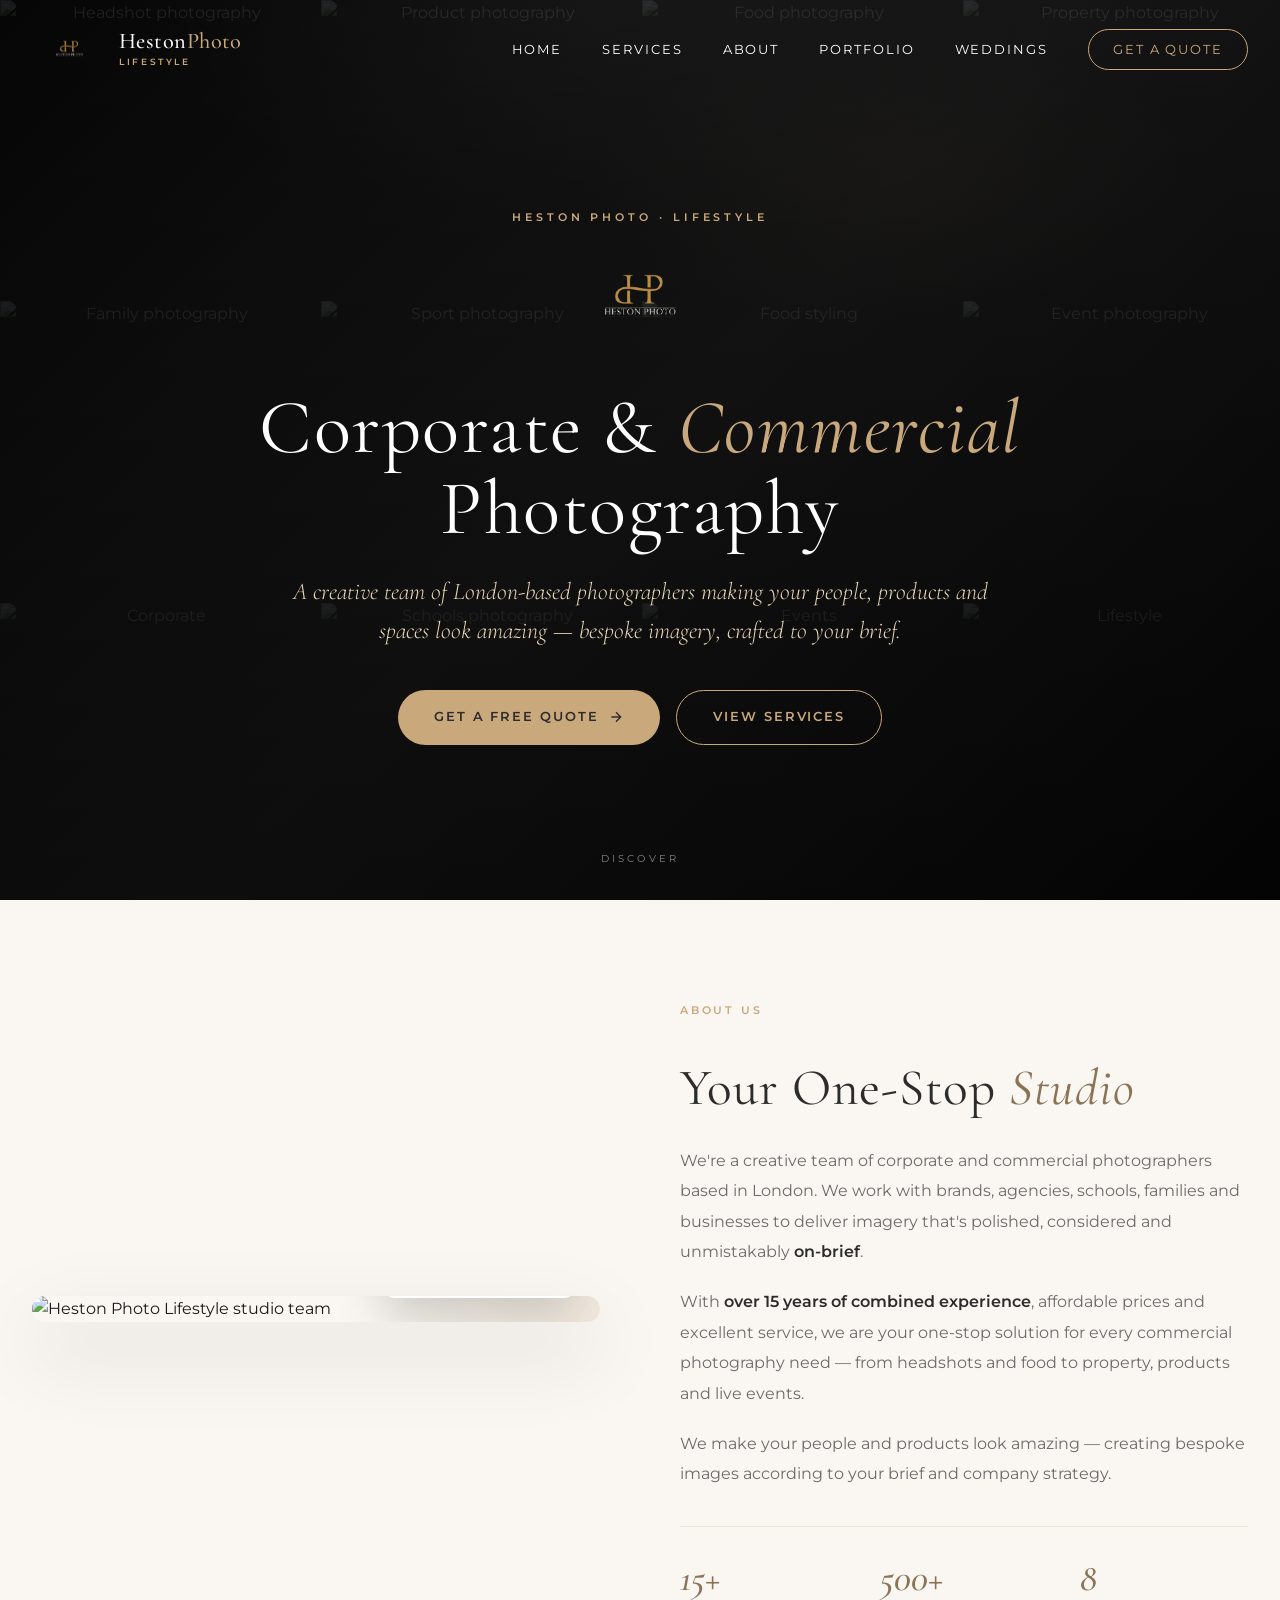
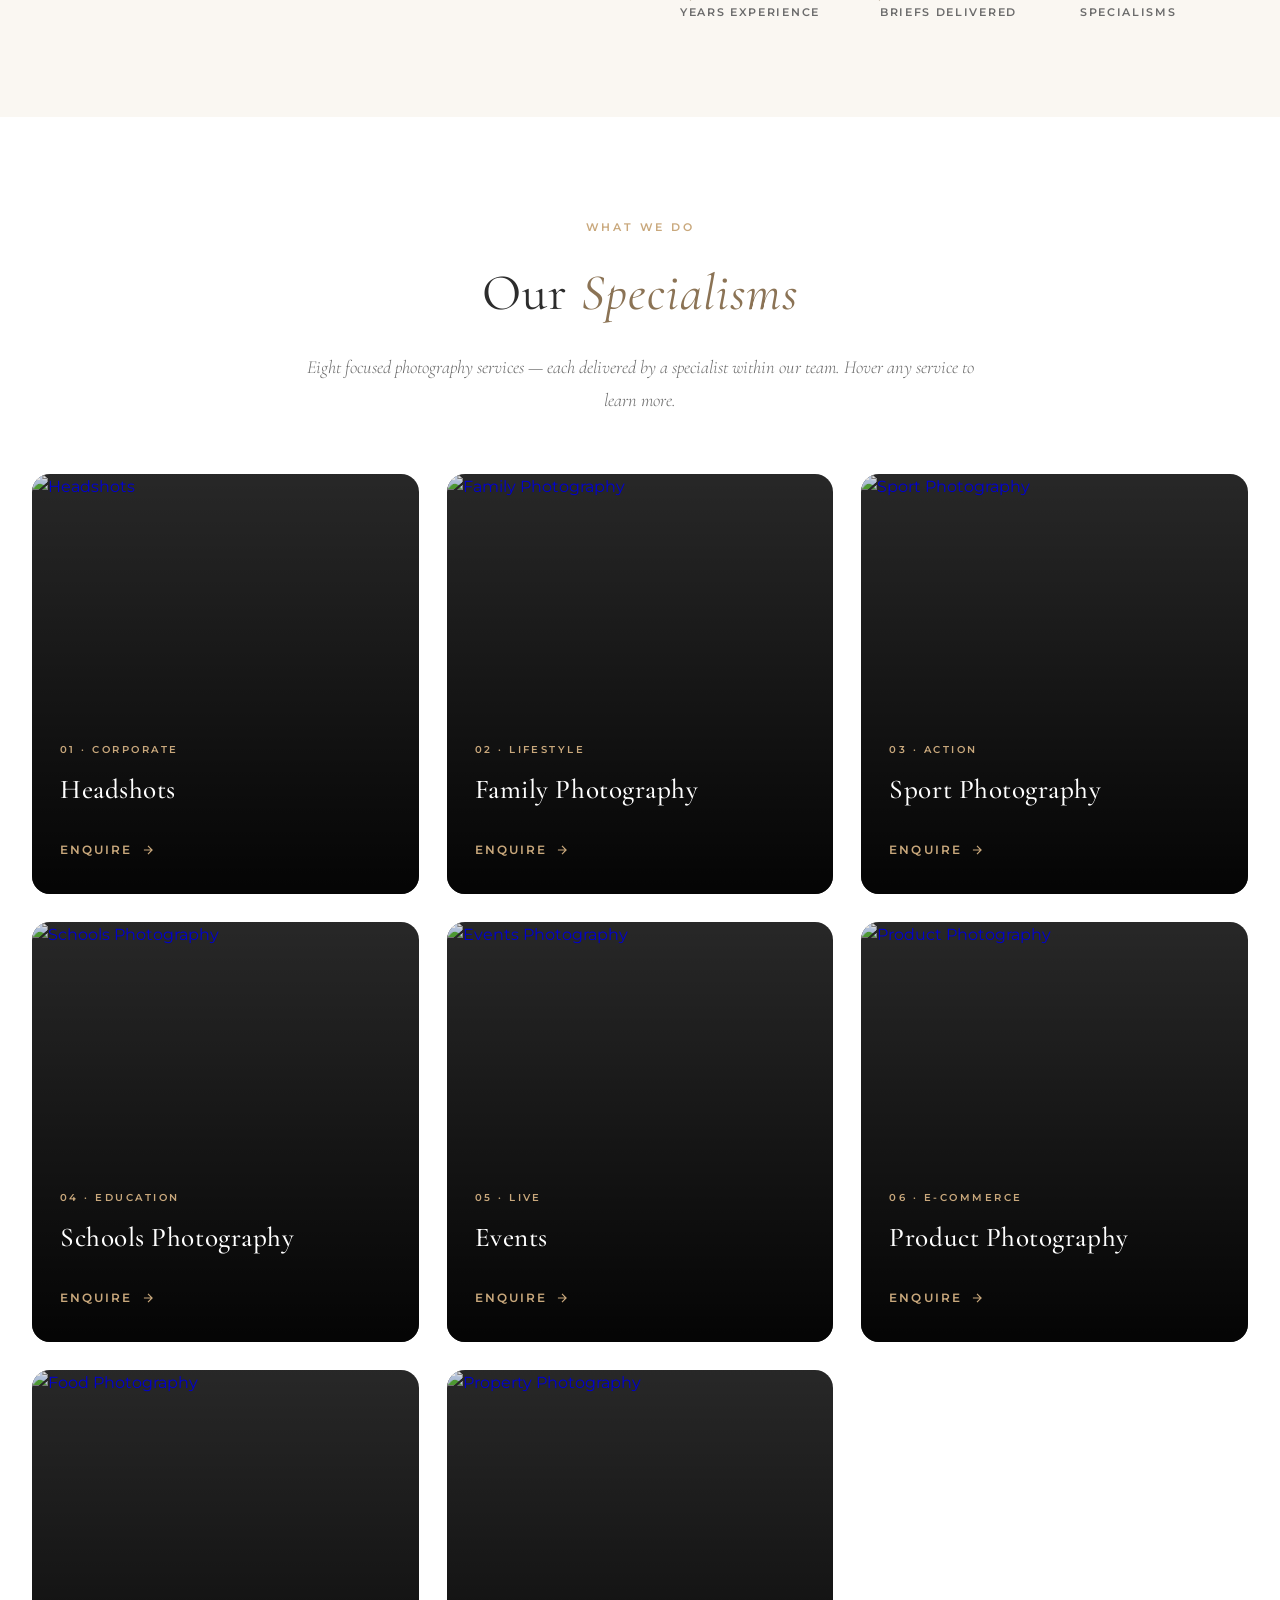
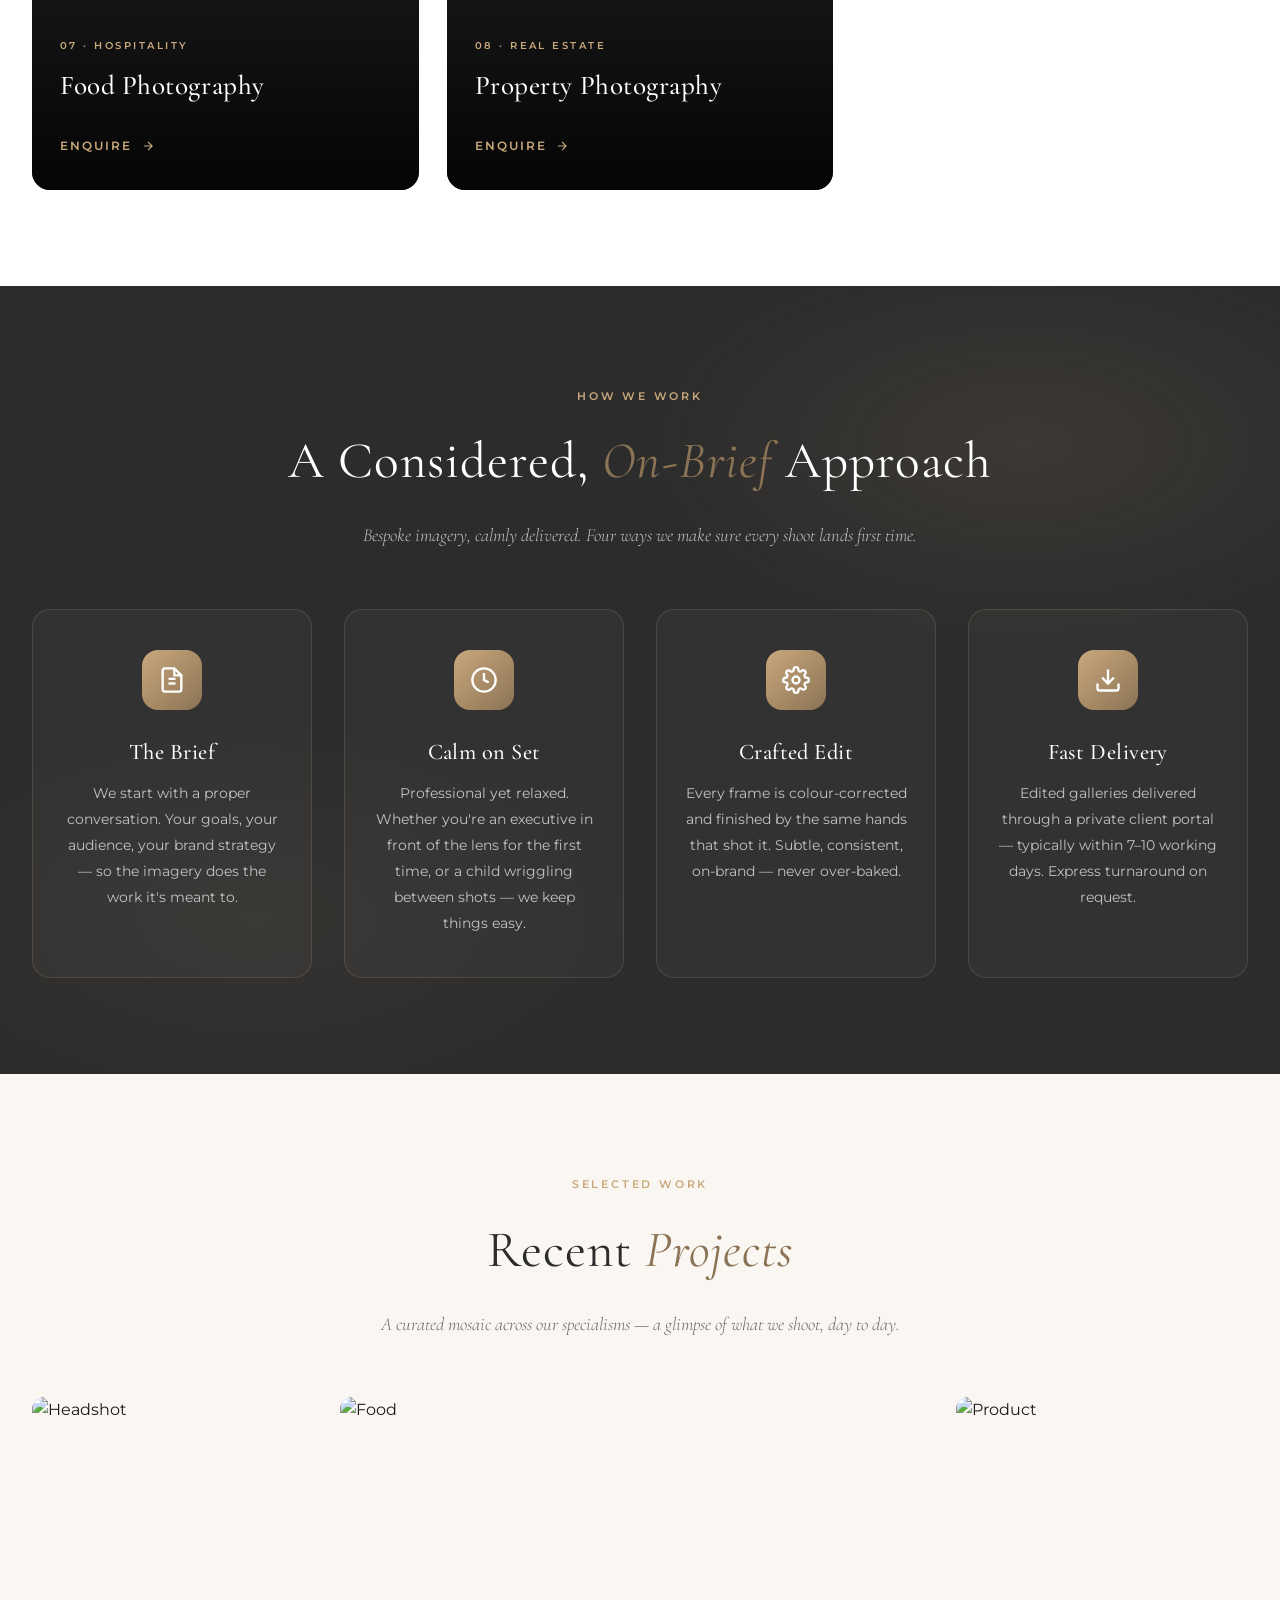
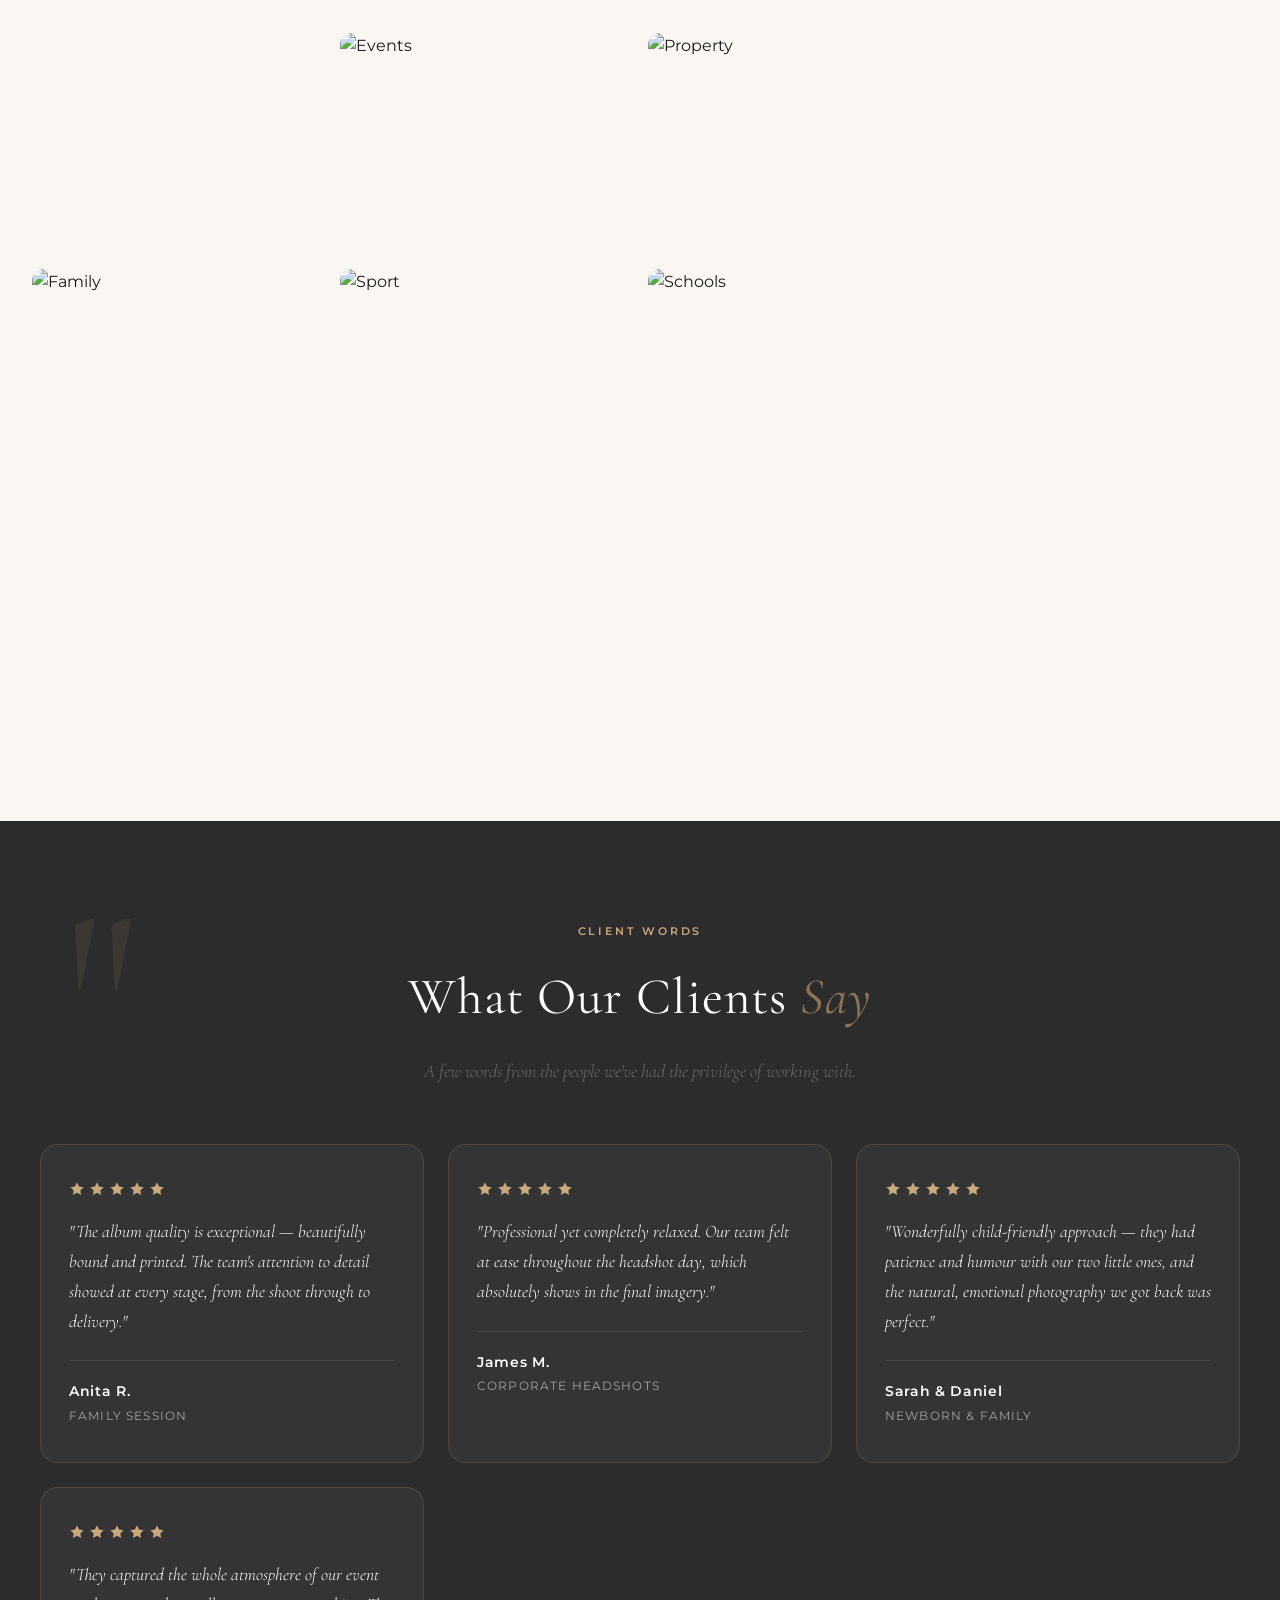
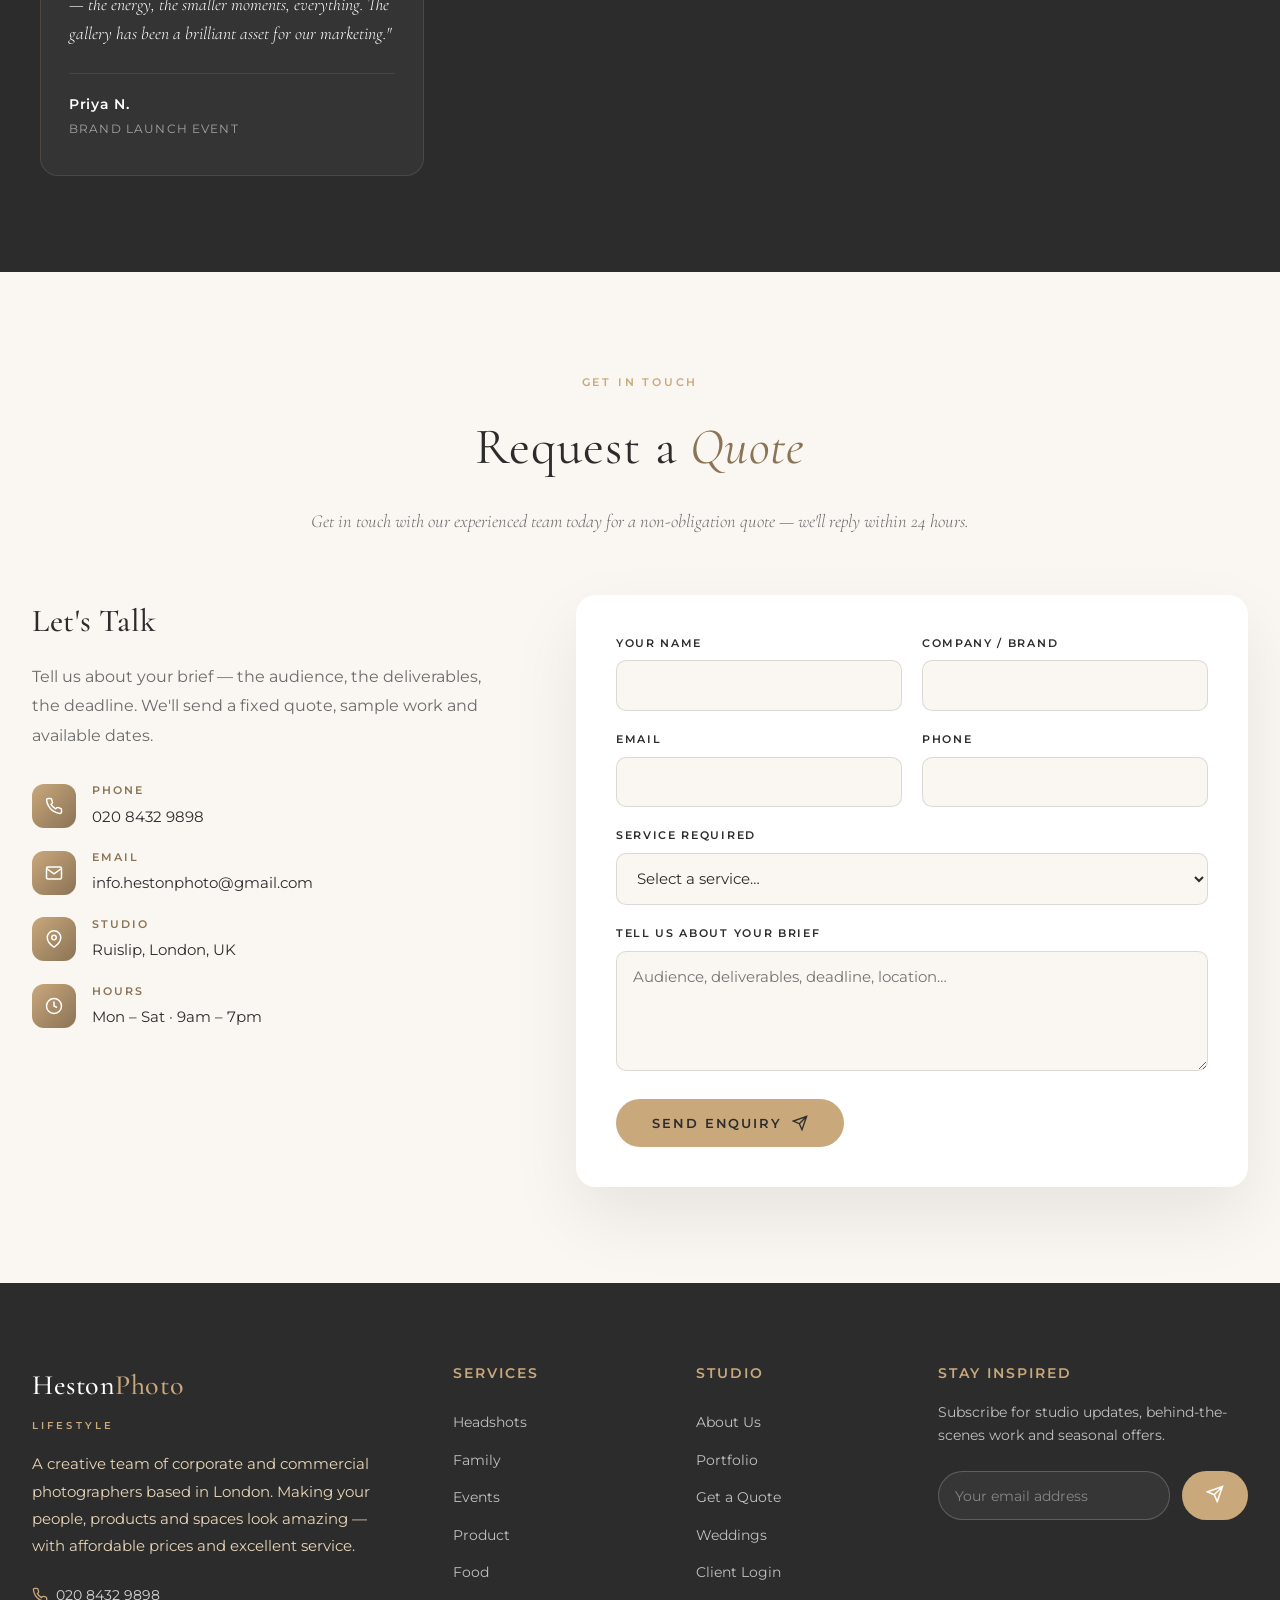
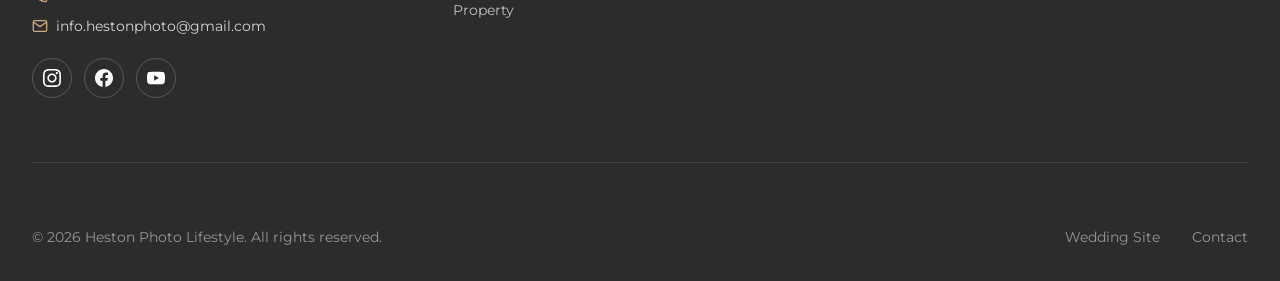
==== index.html @ 372b7e69 "Add files via upload" ====
<!DOCTYPE html>
<html lang="en-GB">
<head>
    <!-- Google tag (gtag.js) -->
    <script async src="https://www.googletagmanager.com/gtag/js?id=G-J09CVYG8EV"></script>
    <script>
        window.dataLayer = window.dataLayer || [];
        function gtag(){dataLayer.push(arguments);}
        gtag('js', new Date());
        gtag('config', 'G-J09CVYG8EV');
    </script>

    <meta charset="UTF-8">
    <meta name="viewport" content="width=device-width, initial-scale=1.0, viewport-fit=cover">
    <meta name="theme-color" content="#2C2C2C">
    <meta name="apple-mobile-web-app-capable" content="yes">
    <meta name="apple-mobile-web-app-status-bar-style" content="black-translucent">

    <!-- Primary SEO Meta Tags -->
    <title>Heston Photo Lifestyle – Premium Corporate &amp; Commercial Photography London</title>
    <meta name="description" content="Heston Photo Lifestyle – London's creative team of corporate &amp; commercial photographers. Headshots, family, food, product, property, schools, sport &amp; events photography. 15+ years experience.">
    <meta name="keywords" content="commercial photography London, corporate photographer London, headshot photographer London, family photographer London, food photographer, product photography, property photographer, schools photography, event photographer London, lifestyle photography UK">

    <link rel="canonical" href="https://lifestyle.hestonphoto.com/">
    <meta name="language" content="English">
    <meta name="geo.region" content="GB-LND">
    <meta name="geo.placename" content="Ruislip, London, UK">

    <!-- Open Graph -->
    <meta property="og:type" content="website">
    <meta property="og:url" content="https://lifestyle.hestonphoto.com/">
    <meta property="og:title" content="Heston Photo Lifestyle – Premium Corporate &amp; Commercial Photography London">
    <meta property="og:description" content="London's creative team of corporate &amp; commercial photographers. 15+ years experience across headshots, family, food, product, property, events &amp; more.">
    <meta property="og:image" content="https://lifestyle.hestonphoto.com/og-image.jpg">
    <meta property="og:image:width" content="1200">
    <meta property="og:image:height" content="630">
    <meta property="og:site_name" content="Heston Photo Lifestyle">
    <meta property="og:locale" content="en_GB">

    <!-- Twitter Card -->
    <meta name="twitter:card" content="summary_large_image">
    <meta name="twitter:title" content="Heston Photo Lifestyle – Corporate &amp; Commercial Photography London">
    <meta name="twitter:description" content="A creative team of corporate &amp; commercial photographers in London. Headshots, food, product, property, family &amp; more.">
    <meta name="twitter:image" content="https://lifestyle.hestonphoto.com/og-image.jpg">

    <!-- Favicons -->
    <link rel="icon" type="image/x-icon" href="favicon.ico">
    <link rel="apple-touch-icon" href="apple-touch-icon.png">

    <!-- Preconnect -->
    <link rel="preconnect" href="https://fonts.googleapis.com">
    <link rel="preconnect" href="https://fonts.gstatic.com" crossorigin>

    <!-- Fonts -->
    <link href="https://fonts.googleapis.com/css2?family=Cormorant+Garamond:ital,wght@0,300;0,400;0,500;0,600;0,700;1,400;1,500&family=Montserrat:wght@300;400;500;600;700&display=swap" rel="stylesheet" media="print" onload="this.media='all'">
    <noscript><link href="https://fonts.googleapis.com/css2?family=Cormorant+Garamond:ital,wght@0,300;0,400;0,500;0,600;0,700;1,400;1,500&family=Montserrat:wght@300;400;500;600;700&display=swap" rel="stylesheet"></noscript>

    <!-- AOS Animation Library -->
    <link href="https://unpkg.com/aos@2.3.1/dist/aos.css" rel="stylesheet" media="print" onload="this.media='all'">

    <!-- Structured Data -->
    <script type="application/ld+json">
    {
      "@context": "https://schema.org",
      "@type": "ProfessionalService",
      "name": "Heston Photo Lifestyle",
      "description": "Premium corporate and commercial photography studio in London. Headshots, family, food, product, property, schools, sport and event photography.",
      "url": "https://lifestyle.hestonphoto.com",
      "telephone": "+442084329898",
      "email": "info@hestonphoto.co.uk",
      "image": "https://lifestyle.hestonphoto.com/og-image.jpg",
      "priceRange": "££",
      "address": {
        "@type": "PostalAddress",
        "addressLocality": "Ruislip",
        "addressRegion": "London",
        "addressCountry": "GB"
      },
      "geo": { "@type": "GeoCoordinates", "latitude": 51.5734, "longitude": -0.4215 },
      "openingHoursSpecification": {
        "@type": "OpeningHoursSpecification",
        "dayOfWeek": ["Monday","Tuesday","Wednesday","Thursday","Friday","Saturday"],
        "opens": "09:00",
        "closes": "19:00"
      },
      "sameAs": [
        "https://www.instagram.com/hestonphoto",
        "https://www.facebook.com/thehestonphoto/"
      ]
    }
    </script>

    <style>
        :root {
            --gold: #C9A87C;
            --gold-light: #E8D5B7;
            --gold-dark: #8B7355;
            --cream: #FAF7F2;
            --charcoal: #2C2C2C;
            --charcoal-light: #3D3D3D;
            --white: #FFFFFF;
            --text-dark: #1A1A1A;
            --text-light: #6B6B6B;
            --black: #000000;
        }

        * { margin: 0; padding: 0; box-sizing: border-box; }

        html { scroll-behavior: smooth; width: 100%; overflow-x: hidden; }

        body {
            font-family: 'Montserrat', sans-serif;
            background: var(--cream);
            color: var(--text-dark);
            line-height: 1.6;
            overflow-x: hidden;
            width: 100%;
            min-width: 100%;
            max-width: 100vw;
        }

        h1, h2, h3, h4 {
            font-family: 'Cormorant Garamond', serif;
            font-weight: 500;
            letter-spacing: 0.02em;
        }

        /* Preloader */
        .preloader {
            position: fixed;
            inset: 0;
            background: var(--charcoal);
            display: flex;
            align-items: center;
            justify-content: center;
            z-index: 9999;
            transition: opacity 0.5s ease, visibility 0.5s ease;
        }
        .preloader.hidden { opacity: 0; visibility: hidden; }
        .preloader-content { text-align: center; }
        .preloader-logo {
            font-family: 'Cormorant Garamond', serif;
            font-size: 2.5rem;
            color: var(--white);
            margin-bottom: 1.5rem;
            letter-spacing: 0.02em;
        }
        .preloader-logo span { color: var(--gold); }
        .preloader-tag {
            font-size: 0.7rem;
            font-weight: 500;
            letter-spacing: 0.3em;
            text-transform: uppercase;
            color: var(--gold);
            margin-bottom: 1.5rem;
        }
        .preloader-bar {
            width: 200px;
            height: 2px;
            background: rgba(255, 255, 255, 0.2);
            border-radius: 2px;
            overflow: hidden;
            margin: 0 auto;
        }
        .preloader-progress {
            height: 100%;
            background: var(--gold);
            animation: preload 1.8s ease-in-out forwards;
        }
        @keyframes preload {
            0% { width: 0; }
            100% { width: 100%; }
        }

        /* Header */
        header {
            position: fixed;
            top: 0; left: 0; right: 0;
            z-index: 1000;
            background: transparent;
            padding: 1.5rem 0;
            transition: all 0.4s ease;
        }
        header.scrolled {
            background: rgba(44, 44, 44, 0.98);
            backdrop-filter: blur(20px);
            padding: 0.75rem 0;
            box-shadow: 0 4px 30px rgba(0, 0, 0, 0.2);
        }
        .header-container {
            max-width: 1400px;
            margin: 0 auto;
            padding: 0 2rem;
            display: flex;
            justify-content: space-between;
            align-items: center;
        }
        .logo {
            display: flex;
            align-items: center;
            gap: 0.75rem;
            text-decoration: none;
        }
        .logo-img { height: 50px; width: auto; }
        .logo h1 { font-size: 1.4rem; color: var(--white); letter-spacing: 0.02em; line-height: 1.1; }
        .logo h1 span { color: var(--gold); }
        .logo-sub {
            display: block;
            font-family: 'Montserrat', sans-serif;
            font-size: 0.55rem;
            font-weight: 600;
            letter-spacing: 0.3em;
            text-transform: uppercase;
            color: var(--gold);
            margin-top: 2px;
        }
        nav ul { display: flex; list-style: none; gap: 2.5rem; }
        nav a {
            text-decoration: none;
            color: var(--white);
            font-size: 0.8rem;
            font-weight: 400;
            letter-spacing: 0.15em;
            text-transform: uppercase;
            position: relative;
            padding: 0.5rem 0;
            transition: color 0.3s ease;
        }
        nav a::after {
            content: '';
            position: absolute;
            bottom: 0; left: 0;
            width: 0; height: 2px;
            background: var(--gold);
            transition: width 0.3s ease;
        }
        nav a:hover { color: var(--gold); }
        nav a:hover::after { width: 100%; }
        .nav-cta {
            padding: 0.75rem 1.5rem;
            background: transparent;
            border: 1px solid var(--gold);
            color: var(--gold) !important;
            border-radius: 50px;
            transition: all 0.3s ease !important;
        }
        .nav-cta:hover { background: var(--gold); color: var(--charcoal) !important; }
        .nav-cta::after { display: none; }
        .mobile-menu-toggle { display: none; flex-direction: column; gap: 5px; cursor: pointer; padding: 10px; z-index: 1001; }
        .mobile-menu-toggle span { width: 25px; height: 2px; background: var(--white); transition: all 0.3s ease; }
        .mobile-menu-toggle.active span:nth-child(1) { transform: rotate(45deg) translate(5px, 5px); }
        .mobile-menu-toggle.active span:nth-child(2) { opacity: 0; }
        .mobile-menu-toggle.active span:nth-child(3) { transform: rotate(-45deg) translate(5px, -5px); }

        /* Hero */
        .hero {
            min-height: 100vh;
            min-height: 100dvh;
            position: relative;
            display: flex;
            flex-direction: column;
            align-items: center;
            justify-content: center;
            overflow: hidden;
            background: linear-gradient(135deg, #0a0a0a 0%, #1a1a1a 25%, #252525 50%, #1a1a1a 75%, #0a0a0a 100%);
            color: var(--white);
            text-align: center;
            padding: 7rem 2rem 4rem;
        }
        .hero::before {
            content: '';
            position: absolute;
            inset: 0;
            background:
                radial-gradient(ellipse 80% 50% at 50% 0%, rgba(255,255,255,0.06) 0%, transparent 50%),
                radial-gradient(ellipse 60% 40% at 70% 20%, rgba(201,168,124,0.06) 0%, transparent 40%);
            z-index: 0;
        }
        .hero-grid {
            position: absolute;
            inset: 0;
            display: grid;
            grid-template-columns: repeat(4, 1fr);
            grid-template-rows: repeat(3, 1fr);
            gap: 4px;
            z-index: 1;
            opacity: 0.18;
            filter: grayscale(40%);
        }
        .hero-grid img { width: 100%; height: 100%; object-fit: cover; }
        .hero-overlay {
            position: absolute;
            inset: 0;
            background: linear-gradient(180deg, rgba(0,0,0,0.45) 0%, rgba(0,0,0,0.65) 100%);
            z-index: 2;
        }
        .hero-content {
            position: relative;
            z-index: 3;
            max-width: 900px;
        }
        .hero-tag {
            font-size: 0.7rem;
            font-weight: 600;
            letter-spacing: 0.35em;
            text-transform: uppercase;
            color: var(--gold);
            margin-bottom: 1.5rem;
        }
        .hero-logo-img {
            height: clamp(80px, 15vmin, 140px);
            width: auto;
            margin: 0 auto 1.5rem;
            display: block;
        }
        .hero h1 {
            font-size: clamp(2.5rem, 6vw, 5rem);
            font-weight: 400;
            line-height: 1.05;
            margin-bottom: 1.5rem;
        }
        .hero h1 em { font-style: italic; color: var(--gold); }
        .hero-tagline {
            font-family: 'Cormorant Garamond', serif;
            font-style: italic;
            font-size: clamp(1.1rem, 2vw, 1.5rem);
            font-weight: 300;
            color: var(--gold-light);
            max-width: 720px;
            margin: 0 auto 2.5rem;
            line-height: 1.6;
        }
        .hero-cta-row {
            display: flex;
            gap: 1rem;
            justify-content: center;
            flex-wrap: wrap;
        }
        .hero-scroll {
            position: absolute;
            bottom: 2rem;
            left: 50%;
            transform: translateX(-50%);
            z-index: 3;
            color: rgba(255,255,255,0.5);
            font-size: 0.65rem;
            letter-spacing: 0.3em;
            text-transform: uppercase;
            text-align: center;
            text-decoration: none;
        }
        .hero-scroll-line {
            width: 1px;
            height: 30px;
            background: rgba(255,255,255,0.3);
            margin: 0.5rem auto 0;
            position: relative;
            overflow: hidden;
        }
        .hero-scroll-line::after {
            content: '';
            position: absolute;
            top: 0; left: 0;
            width: 100%; height: 30%;
            background: var(--gold);
            animation: scroll-pulse 2s ease-in-out infinite;
        }
        @keyframes scroll-pulse {
            0% { transform: translateY(-100%); }
            100% { transform: translateY(330%); }
        }

        /* Buttons */
        .btn {
            display: inline-flex;
            align-items: center;
            gap: 0.6rem;
            padding: 1rem 2.25rem;
            font-size: 0.8rem;
            font-weight: 600;
            letter-spacing: 0.15em;
            text-transform: uppercase;
            text-decoration: none;
            border-radius: 50px;
            transition: all 0.3s ease;
            cursor: pointer;
            border: none;
            font-family: 'Montserrat', sans-serif;
        }
        .btn-primary { background: var(--gold); color: var(--charcoal); }
        .btn-primary:hover { background: var(--gold-light); transform: translateY(-2px); box-shadow: 0 12px 30px rgba(201,168,124,0.35); }
        .btn-outline { background: transparent; border: 1px solid var(--gold); color: var(--gold); }
        .btn-outline:hover { background: var(--gold); color: var(--charcoal); }
        .btn svg { width: 16px; height: 16px; }

        /* Sections */
        section { padding: 6rem 2rem; width: 100%; }
        .section-container { max-width: 1400px; margin: 0 auto; width: 100%; }
        .section-header { text-align: center; margin-bottom: 3.5rem; }
        .section-label {
            display: inline-block;
            font-size: 0.7rem;
            font-weight: 600;
            letter-spacing: 0.25em;
            text-transform: uppercase;
            color: var(--gold);
            margin-bottom: 1rem;
        }
        .section-title {
            font-size: clamp(2rem, 4vw, 3.5rem);
            color: var(--charcoal);
            margin-bottom: 1rem;
            font-weight: 400;
        }
        .section-title em { font-style: italic; color: var(--gold-dark); }
        .section-subtitle {
            font-family: 'Cormorant Garamond', serif;
            font-size: 1.15rem;
            font-weight: 300;
            font-style: italic;
            color: var(--text-light);
            max-width: 700px;
            margin: 0 auto;
            line-height: 1.8;
        }

        /* Intro / Studio */
        .intro-section { background: var(--cream); }
        .intro-grid {
            display: grid;
            grid-template-columns: 1fr 1fr;
            gap: 5rem;
            align-items: center;
        }
        .intro-image {
            position: relative;
            border-radius: 16px;
            overflow: hidden;
            box-shadow: 0 30px 80px rgba(0, 0, 0, 0.15);
        }
        .intro-image img { width: 100%; height: auto; display: block; }
        .intro-image::after {
            content: '';
            position: absolute;
            inset: 0;
            background: linear-gradient(135deg, transparent 60%, rgba(201,168,124,0.18));
            pointer-events: none;
        }
        .intro-image-badge {
            position: absolute;
            bottom: 1.5rem;
            right: 1.5rem;
            background: var(--white);
            padding: 1.25rem 1.5rem;
            border-radius: 12px;
            box-shadow: 0 20px 50px rgba(0,0,0,0.18);
            text-align: center;
            z-index: 2;
        }
        .intro-image-badge .number {
            font-family: 'Cormorant Garamond', serif;
            font-size: 2.5rem;
            font-weight: 500;
            font-style: italic;
            color: var(--gold-dark);
            line-height: 1;
        }
        .intro-image-badge span {
            font-size: 0.7rem;
            font-weight: 600;
            letter-spacing: 0.18em;
            text-transform: uppercase;
            color: var(--text-light);
        }
        .intro-content .section-label,
        .intro-content .section-title { text-align: left; }
        .intro-content .section-title { margin-top: 0.75rem; }
        .intro-content p {
            font-size: 1rem;
            color: var(--text-light);
            line-height: 1.9;
            margin-bottom: 1.25rem;
        }
        .intro-content p strong { color: var(--charcoal); font-weight: 600; }
        .intro-stats {
            display: grid;
            grid-template-columns: repeat(3, 1fr);
            gap: 2rem;
            margin-top: 2.25rem;
            padding-top: 2rem;
            border-top: 1px solid rgba(201, 168, 124, 0.25);
        }
        .stat-item .stat-number {
            font-family: 'Cormorant Garamond', serif;
            font-size: 2.4rem;
            font-weight: 500;
            color: var(--gold-dark);
            font-style: italic;
            line-height: 1;
            margin-bottom: 0.4rem;
        }
        .stat-item .stat-label {
            font-size: 0.7rem;
            font-weight: 600;
            letter-spacing: 0.15em;
            text-transform: uppercase;
            color: var(--text-light);
        }

        /* Services Grid */
        .services-section { background: var(--white); }
        .services-grid {
            display: grid;
            grid-template-columns: repeat(auto-fit, minmax(min(320px, 100%), 1fr));
            gap: 1.75rem;
        }
        .service-card {
            position: relative;
            border-radius: 18px;
            overflow: hidden;
            height: 420px;
            cursor: pointer;
            transition: transform 0.4s ease, box-shadow 0.4s ease;
            background: var(--charcoal);
        }
        .service-card-img {
            position: absolute;
            inset: 0;
            width: 100%;
            height: 100%;
            object-fit: cover;
            transition: transform 0.6s ease, filter 0.4s ease;
        }
        .service-card::after {
            content: '';
            position: absolute;
            inset: 0;
            background: linear-gradient(180deg, rgba(0,0,0,0.1) 0%, rgba(0,0,0,0.9) 100%);
            z-index: 1;
        }
        .service-card-content {
            position: absolute;
            bottom: 0;
            left: 0;
            right: 0;
            padding: 2rem 1.75rem;
            color: var(--white);
            z-index: 2;
            transition: transform 0.4s ease;
        }
        .service-card-tag {
            display: inline-block;
            font-size: 0.62rem;
            font-weight: 600;
            letter-spacing: 0.25em;
            text-transform: uppercase;
            color: var(--gold);
            margin-bottom: 0.65rem;
        }
        .service-card-content h3 {
            font-size: 1.7rem;
            color: var(--white);
            margin-bottom: 0.5rem;
        }
        .service-card-content p {
            font-size: 0.85rem;
            color: rgba(255,255,255,0.78);
            line-height: 1.7;
            margin-bottom: 1rem;
            max-height: 0;
            overflow: hidden;
            opacity: 0;
            transition: max-height 0.4s ease, opacity 0.4s ease, margin-bottom 0.4s ease;
        }
        .service-card-link {
            display: inline-flex;
            align-items: center;
            gap: 0.5rem;
            font-size: 0.72rem;
            font-weight: 600;
            letter-spacing: 0.18em;
            text-transform: uppercase;
            color: var(--gold);
            text-decoration: none;
            transition: gap 0.3s ease;
        }
        .service-card-link svg { width: 14px; height: 14px; }
        .service-card:hover { transform: translateY(-8px); box-shadow: 0 30px 70px rgba(0,0,0,0.3); }
        .service-card:hover .service-card-img { transform: scale(1.08); filter: brightness(0.7); }
        .service-card:hover .service-card-content p { max-height: 200px; opacity: 1; margin-bottom: 1rem; }
        .service-card:hover .service-card-link { gap: 0.85rem; }

        /* Approach */
        .approach-section {
            background: var(--charcoal);
            color: var(--white);
            position: relative;
            overflow: hidden;
        }
        .approach-section::before {
            content: '';
            position: absolute;
            inset: 0;
            background:
                radial-gradient(ellipse 60% 50% at 80% 20%, rgba(201,168,124,0.10) 0%, transparent 50%),
                radial-gradient(ellipse 60% 50% at 20% 80%, rgba(201,168,124,0.06) 0%, transparent 50%);
            pointer-events: none;
        }
        .approach-section .section-container { position: relative; z-index: 1; }
        .approach-section .section-title { color: var(--white); }
        .approach-section .section-subtitle { color: rgba(255,255,255,0.7); }
        .approach-grid {
            display: grid;
            grid-template-columns: repeat(auto-fit, minmax(min(240px, 100%), 1fr));
            gap: 2rem;
        }
        .approach-card {
            text-align: center;
            padding: 2.5rem 1.75rem;
            background: rgba(255,255,255,0.03);
            border: 1px solid rgba(201,168,124,0.18);
            border-radius: 18px;
            transition: all 0.4s ease;
        }
        .approach-card:hover {
            background: rgba(201,168,124,0.08);
            border-color: rgba(201,168,124,0.45);
            transform: translateY(-6px);
        }
        .approach-card .icon {
            width: 60px;
            height: 60px;
            border-radius: 16px;
            background: linear-gradient(135deg, var(--gold), var(--gold-dark));
            display: flex;
            align-items: center;
            justify-content: center;
            margin: 0 auto 1.5rem;
        }
        .approach-card .icon svg { width: 28px; height: 28px; stroke: var(--white); fill: none; stroke-width: 2; }
        .approach-card h3 {
            font-size: 1.4rem;
            color: var(--white);
            margin-bottom: 0.75rem;
        }
        .approach-card p {
            font-size: 0.9rem;
            color: rgba(255,255,255,0.7);
            line-height: 1.8;
        }

        /* Portfolio Mosaic */
        .portfolio-section { background: var(--cream); }
        .portfolio-mosaic {
            display: grid;
            grid-template-columns: repeat(4, 1fr);
            grid-auto-rows: 220px;
            gap: 1rem;
        }
        .mosaic-item {
            position: relative;
            overflow: hidden;
            border-radius: 12px;
            cursor: pointer;
        }
        .mosaic-item img { width: 100%; height: 100%; object-fit: cover; transition: transform 0.6s ease; }
        .mosaic-item:hover img { transform: scale(1.08); }
        .mosaic-item::after {
            content: '';
            position: absolute;
            inset: 0;
            background: linear-gradient(180deg, transparent 50%, rgba(0,0,0,0.6) 100%);
            opacity: 0;
            transition: opacity 0.4s ease;
        }
        .mosaic-item:hover::after { opacity: 1; }
        .mosaic-label {
            position: absolute;
            bottom: 1rem;
            left: 1.25rem;
            color: var(--white);
            font-size: 0.8rem;
            font-weight: 600;
            letter-spacing: 0.15em;
            text-transform: uppercase;
            opacity: 0;
            transform: translateY(8px);
            transition: all 0.4s ease;
            z-index: 2;
        }
        .mosaic-item:hover .mosaic-label { opacity: 1; transform: translateY(0); }
        .mosaic-tall { grid-row: span 2; }
        .mosaic-wide { grid-column: span 2; }

        /* Testimonials */
        .testimonials-section {
            background: var(--charcoal);
            position: relative;
            overflow: hidden;
            color: var(--white);
        }
        .testimonials-section::before {
            content: '"';
            position: absolute;
            top: 5%;
            left: 5%;
            font-size: 16rem;
            font-family: 'Cormorant Garamond', serif;
            color: rgba(201, 168, 124, 0.10);
            line-height: 1;
            pointer-events: none;
        }
        .testimonials-section .section-container { position: relative; z-index: 1; }
        .testimonials-section .section-title { color: var(--white); }
        .testimonials-grid {
            display: grid;
            grid-template-columns: repeat(auto-fit, minmax(min(300px, 100%), 1fr));
            gap: 1.5rem;
            max-width: 1200px;
            margin: 0 auto;
        }
        .testimonial-card {
            background: rgba(255,255,255,0.04);
            border: 1px solid rgba(201,168,124,0.18);
            border-radius: 18px;
            padding: 2.25rem 1.75rem;
            transition: all 0.4s ease;
        }
        .testimonial-card:hover {
            background: rgba(201,168,124,0.06);
            border-color: rgba(201,168,124,0.4);
            transform: translateY(-6px);
        }
        .testimonial-stars {
            display: flex;
            gap: 4px;
            margin-bottom: 1.25rem;
        }
        .testimonial-stars svg { width: 16px; height: 16px; fill: var(--gold); }
        .testimonial-card .quote {
            font-family: 'Cormorant Garamond', serif;
            font-style: italic;
            font-size: 1.1rem;
            font-weight: 300;
            color: var(--white);
            line-height: 1.7;
            margin-bottom: 1.5rem;
        }
        .testimonial-author {
            display: flex;
            flex-direction: column;
            gap: 0.25rem;
            padding-top: 1.25rem;
            border-top: 1px solid rgba(255,255,255,0.08);
        }
        .testimonial-author .name {
            font-family: 'Montserrat', sans-serif;
            font-size: 0.85rem;
            font-weight: 600;
            color: var(--white);
            letter-spacing: 0.05em;
        }
        .testimonial-author .role {
            font-size: 0.72rem;
            color: rgba(255,255,255,0.55);
            letter-spacing: 0.1em;
            text-transform: uppercase;
        }

        /* Contact */
        .contact-section {
            background: var(--cream);
            position: relative;
        }
        .contact-grid {
            display: grid;
            grid-template-columns: 1fr 1.4fr;
            gap: 4rem;
            align-items: start;
        }
        .contact-info h3 {
            font-size: 2rem;
            color: var(--charcoal);
            margin-bottom: 1rem;
        }
        .contact-info > p {
            color: var(--text-light);
            line-height: 1.85;
            margin-bottom: 2rem;
        }
        .contact-details { display: flex; flex-direction: column; gap: 1.25rem; margin-bottom: 2rem; }
        .contact-item {
            display: flex;
            align-items: center;
            gap: 1rem;
        }
        .contact-item-icon {
            width: 44px;
            height: 44px;
            border-radius: 12px;
            background: linear-gradient(135deg, var(--gold), var(--gold-dark));
            display: flex;
            align-items: center;
            justify-content: center;
            flex-shrink: 0;
        }
        .contact-item-icon svg { width: 18px; height: 18px; stroke: var(--white); fill: none; stroke-width: 2; }
        .contact-item-content .label {
            font-size: 0.7rem;
            font-weight: 600;
            letter-spacing: 0.18em;
            text-transform: uppercase;
            color: var(--gold-dark);
            margin-bottom: 0.2rem;
        }
        .contact-item-content a, .contact-item-content span {
            color: var(--charcoal);
            text-decoration: none;
            font-size: 0.95rem;
            transition: color 0.3s ease;
        }
        .contact-item-content a:hover { color: var(--gold-dark); }
        .contact-form-wrap {
            background: var(--white);
            padding: 2.5rem;
            border-radius: 20px;
            box-shadow: 0 30px 70px rgba(0,0,0,0.08);
        }
        .contact-form { display: grid; gap: 1.25rem; }
        .form-row { display: grid; grid-template-columns: 1fr 1fr; gap: 1.25rem; }
        .form-field { display: flex; flex-direction: column; }
        .form-field label {
            font-size: 0.7rem;
            font-weight: 600;
            letter-spacing: 0.15em;
            text-transform: uppercase;
            color: var(--charcoal);
            margin-bottom: 0.5rem;
        }
        .form-field input,
        .form-field select,
        .form-field textarea {
            padding: 0.95rem 1rem;
            border: 1px solid rgba(0,0,0,0.12);
            border-radius: 10px;
            background: var(--cream);
            font-family: 'Montserrat', sans-serif;
            font-size: 0.92rem;
            color: var(--charcoal);
            transition: border-color 0.3s ease, background 0.3s ease;
            resize: vertical;
        }
        .form-field input:focus,
        .form-field select:focus,
        .form-field textarea:focus {
            outline: none;
            border-color: var(--gold);
            background: var(--white);
        }
        .form-field textarea { min-height: 120px; }
        .form-submit {
            justify-self: start;
            margin-top: 0.5rem;
        }

        /* Footer */
        footer {
            background: var(--charcoal);
            color: var(--white);
            padding: 5rem 2rem 2rem;
            position: relative;
            overflow: hidden;
        }
        footer::before {
            content: '';
            position: absolute;
            inset: 0;
            background: url("data:image/svg+xml,%3Csvg width='60' height='60' viewBox='0 0 60 60' xmlns='http://www.w3.org/2000/svg'%3E%3Cg fill='none' fill-rule='evenodd'%3E%3Cg fill='%23C9A87C' fill-opacity='0.02'%3E%3Cpath d='M36 34v-4h-2v4h-4v2h4v4h2v-4h4v-2h-4zm0-30V0h-2v4h-4v2h4v4h2V6h4V4h-4zM6 34v-4H4v4H0v2h4v4h2v-4h4v-2H6zM6 4V0H4v4H0v2h4v4h2V6h4V4H6z'/%3E%3C/g%3E%3C/g%3E%3C/svg%3E");
            z-index: -1;
        }
        .footer-container { max-width: 1400px; margin: 0 auto; position: relative; z-index: 1; }
        .footer-grid {
            display: grid;
            grid-template-columns: 2fr 1fr 1fr 1.5fr;
            gap: 4rem;
            margin-bottom: 4rem;
            padding-bottom: 4rem;
            border-bottom: 1px solid rgba(255,255,255,0.1);
        }
        .footer-brand h3 { font-size: 1.75rem; margin-bottom: 1rem; }
        .footer-brand h3 span { color: var(--gold); }
        .footer-brand .footer-sub {
            display: block;
            font-family: 'Montserrat', sans-serif;
            font-size: 0.65rem;
            font-weight: 600;
            letter-spacing: 0.3em;
            text-transform: uppercase;
            color: var(--gold);
            margin-top: -0.4rem;
            margin-bottom: 1rem;
        }
        .footer-brand p { color: var(--gold-light); font-size: 0.95rem; line-height: 1.8; margin-bottom: 1.5rem; }
        .footer-social { display: flex; gap: 0.75rem; }
        .footer-social a {
            width: 40px; height: 40px; border-radius: 50%;
            border: 1px solid rgba(255,255,255,0.2);
            display: flex; align-items: center; justify-content: center;
            transition: all 0.3s ease;
        }
        .footer-social a:hover { background: var(--gold); border-color: var(--gold); }
        .footer-social a svg { width: 18px; height: 18px; fill: var(--white); }
        .footer-contact-inline { display: flex; flex-direction: column; gap: 0.5rem; margin-bottom: 1.25rem; }
        .footer-contact-inline a {
            display: inline-flex; align-items: center; gap: 0.5rem;
            color: rgba(255,255,255,0.8); text-decoration: none; font-size: 0.9rem;
            transition: color 0.3s ease;
        }
        .footer-contact-inline a:hover { color: var(--gold); }
        .footer-contact-inline a svg { stroke: var(--gold); flex-shrink: 0; }
        .footer-links h4 {
            font-family: 'Montserrat', sans-serif; font-size: 0.85rem; font-weight: 600;
            color: var(--gold); text-transform: uppercase; letter-spacing: 0.15em; margin-bottom: 1.5rem;
        }
        .footer-links ul { list-style: none; }
        .footer-links li { margin-bottom: 0.75rem; }
        .footer-links a {
            color: rgba(255,255,255,0.7); text-decoration: none;
            font-size: 0.9rem; transition: all 0.3s ease;
        }
        .footer-links a:hover { color: var(--gold); padding-left: 0.5rem; }
        .footer-newsletter h4 {
            font-family: 'Montserrat', sans-serif; font-size: 0.85rem; font-weight: 600;
            color: var(--gold); text-transform: uppercase; letter-spacing: 0.15em; margin-bottom: 1rem;
        }
        .footer-newsletter p { color: rgba(255,255,255,0.7); font-size: 0.9rem; margin-bottom: 1.5rem; }
        .newsletter-form { display: flex; gap: 0.75rem; }
        .newsletter-form input {
            flex: 1; padding: 0.875rem 1rem; border: 1px solid rgba(255,255,255,0.2);
            border-radius: 50px; background: rgba(255,255,255,0.05); color: var(--white);
            font-family: 'Montserrat', sans-serif; font-size: 0.9rem;
        }
        .newsletter-form input::placeholder { color: rgba(255,255,255,0.4); }
        .newsletter-form input:focus { outline: none; border-color: var(--gold); }
        .newsletter-form button {
            padding: 0.875rem 1.5rem; background: var(--gold); border: none;
            border-radius: 50px; cursor: pointer; transition: all 0.3s ease;
        }
        .newsletter-form button:hover { background: var(--gold-dark); }
        .newsletter-form button svg { width: 18px; height: 18px; stroke: var(--white); }
        .footer-bottom { display: flex; justify-content: space-between; align-items: center; }
        .footer-copyright { color: rgba(255,255,255,0.5); font-size: 0.85rem; }
        .footer-legal { display: flex; gap: 2rem; }
        .footer-legal a { color: rgba(255,255,255,0.5); text-decoration: none; font-size: 0.85rem; transition: color 0.3s ease; }
        .footer-legal a:hover { color: var(--gold); }

        /* Responsive */
        @media (max-width: 1200px) {
            .footer-grid { grid-template-columns: 1fr 1fr; gap: 3rem; }
        }
        @media (max-width: 968px) {
            section { padding: 4.5rem 1.5rem; }
            .intro-grid { grid-template-columns: 1fr; gap: 3rem; }
            .contact-grid { grid-template-columns: 1fr; gap: 2.5rem; }
            .portfolio-mosaic { grid-template-columns: repeat(3, 1fr); grid-auto-rows: 200px; }
        }
        @media (max-width: 768px) {
            .mobile-menu-toggle { display: flex; }
            nav {
                position: fixed;
                top: 0; left: 0;
                width: 100%;
                height: 100vh;
                background: rgba(20,20,20,0.98);
                backdrop-filter: blur(20px);
                display: flex;
                align-items: center;
                justify-content: center;
                transform: translateX(100%);
                transition: transform 0.4s ease;
                z-index: 1000;
            }
            nav.active { transform: translateX(0); }
            nav ul { flex-direction: column; gap: 2rem; text-align: center; }
            nav a { font-size: 1rem; }
            .hero { padding: 6rem 1.25rem 3rem; }
            .hero-grid { grid-template-columns: repeat(3, 1fr); grid-template-rows: repeat(4, 1fr); }
            .form-row { grid-template-columns: 1fr; gap: 1rem; }
            .footer-grid { grid-template-columns: 1fr 1fr; gap: 2rem; }
            .footer-brand { grid-column: span 2; }
            .footer-bottom { flex-direction: column; gap: 1rem; text-align: center; }
            .portfolio-mosaic { grid-template-columns: repeat(2, 1fr); grid-auto-rows: 180px; }
            .mosaic-wide { grid-column: span 2; }
            .intro-stats { grid-template-columns: 1fr 1fr; gap: 1rem; }
        }
        @media (max-width: 480px) {
            section { padding: 3.5rem 1rem; }
            .header-container { padding: 0 1.25rem; }
            .logo h1 { font-size: 1.15rem; }
            .logo-img { height: 40px; }
            .logo-sub { font-size: 0.5rem; }
            .hero-cta-row { flex-direction: column; align-items: stretch; }
            .btn { justify-content: center; }
            .contact-form-wrap { padding: 1.75rem; }
            .footer-grid { grid-template-columns: 1fr; gap: 2rem; }
            .footer-brand { grid-column: auto; }
            .portfolio-mosaic { grid-template-columns: 1fr; }
            .mosaic-tall, .mosaic-wide { grid-row: auto; grid-column: auto; }
        }
    </style>
</head>
<body>

    <!-- Preloader -->
    <div class="preloader" id="preloader">
        <div class="preloader-content">
            <div class="preloader-logo">Heston<span>Photo</span></div>
            <div class="preloader-tag">Lifestyle</div>
            <div class="preloader-bar"><div class="preloader-progress"></div></div>
        </div>
    </div>

    <!-- Header -->
    <header id="header">
        <div class="header-container">
            <a href="#home" class="logo">
                <img src="logo.png" alt="Heston Photo Lifestyle" class="logo-img">
                <div>
                    <h1>Heston<span>Photo</span></h1>
                    <span class="logo-sub">Lifestyle</span>
                </div>
            </a>
            <nav id="nav">
                <ul>
                    <li><a href="#home">Home</a></li>
                    <li><a href="#services">Services</a></li>
                    <li><a href="#about">About</a></li>
                    <li><a href="#portfolio">Portfolio</a></li>
                    <li><a href="https://hestonphoto.com" target="_blank" rel="noopener">Weddings</a></li>
                    <li><a href="#contact" class="nav-cta">Get a Quote</a></li>
                </ul>
            </nav>
            <div class="mobile-menu-toggle" id="mobileMenuToggle">
                <span></span><span></span><span></span>
            </div>
        </div>
    </header>

    <!-- Hidden SEO H1 -->
    <h1 style="position:absolute;width:1px;height:1px;overflow:hidden;clip:rect(0,0,0,0);white-space:nowrap;border:0;">Heston Photo Lifestyle – Premium Corporate &amp; Commercial Photography in London, UK</h1>

    <!-- Hero -->
    <section class="hero" id="home">
        <div class="hero-grid">
            <img src="https://images.unsplash.com/photo-1573497019940-1c28c88b4f3e?w=600&h=400&fit=crop" alt="Headshot photography" loading="eager">
            <img src="https://images.unsplash.com/photo-1556909114-f6e7ad7d3136?w=600&h=400&fit=crop" alt="Product photography" loading="eager">
            <img src="https://images.unsplash.com/photo-1414235077428-338989a2e8c0?w=600&h=400&fit=crop" alt="Food photography" loading="eager">
            <img src="https://images.unsplash.com/photo-1560518883-ce09059eeffa?w=600&h=400&fit=crop" alt="Property photography" loading="eager">
            <img src="https://images.unsplash.com/photo-1544027993-37dbfe43562a?w=600&h=400&fit=crop" alt="Family photography" loading="eager">
            <img src="https://images.unsplash.com/photo-1530023367847-a683933f4172?w=600&h=400&fit=crop" alt="Sport photography" loading="eager">
            <img src="https://images.unsplash.com/photo-1511795409834-ef04bbd61622?w=600&h=400&fit=crop" alt="Food styling" loading="eager">
            <img src="https://images.unsplash.com/photo-1505691938895-1758d7feb511?w=600&h=400&fit=crop" alt="Event photography" loading="eager">
            <img src="https://images.unsplash.com/photo-1542744173-8e7e53415bb0?w=600&h=400&fit=crop" alt="Corporate" loading="eager">
            <img src="https://images.unsplash.com/photo-1564644014708-0e2bc4e8d3f8?w=600&h=400&fit=crop" alt="Schools photography" loading="eager">
            <img src="https://images.unsplash.com/photo-1492684223066-81342ee5ff30?w=600&h=400&fit=crop" alt="Events" loading="eager">
            <img src="https://images.unsplash.com/photo-1554260570-9140fd3b7614?w=600&h=400&fit=crop" alt="Lifestyle" loading="eager">
        </div>
        <div class="hero-overlay"></div>
        <div class="hero-content">
            <span class="hero-tag">Heston Photo · Lifestyle</span>
            <img src="logo.png" alt="Heston Photo" class="hero-logo-img">
            <h1>Corporate &amp; <em>Commercial</em><br>Photography</h1>
            <p class="hero-tagline">A creative team of London-based photographers making your people, products and spaces look amazing — bespoke imagery, crafted to your brief.</p>
            <div class="hero-cta-row">
                <a href="#contact" class="btn btn-primary">
                    Get a Free Quote
                    <svg viewBox="0 0 24 24" fill="none" stroke="currentColor" stroke-width="2"><path d="M5 12h14M12 5l7 7-7 7"/></svg>
                </a>
                <a href="#services" class="btn btn-outline">View Services</a>
            </div>
        </div>
        <a href="#about" class="hero-scroll" aria-label="Scroll down">
            Discover
            <span class="hero-scroll-line"></span>
        </a>
    </section>

    <!-- Intro / About -->
    <section class="intro-section" id="about">
        <div class="section-container">
            <div class="intro-grid">
                <div class="intro-image" data-aos="fade-right">
                    <img src="https://images.unsplash.com/photo-1542744173-8e7e53415bb0?w=900&h=1100&fit=crop" alt="Heston Photo Lifestyle studio team" loading="lazy">
                    <div class="intro-image-badge">
                        <div class="number">15+</div>
                        <span>Years Experience</span>
                    </div>
                </div>
                <div class="intro-content" data-aos="fade-left">
                    <span class="section-label">About Us</span>
                    <h2 class="section-title">Your One-Stop <em>Studio</em></h2>
                    <p>We're a creative team of corporate and commercial photographers based in London. We work with brands, agencies, schools, families and businesses to deliver imagery that's polished, considered and unmistakably <strong>on-brief</strong>.</p>
                    <p>With <strong>over 15 years of combined experience</strong>, affordable prices and excellent service, we are your one-stop solution for every commercial photography need — from headshots and food to property, products and live events.</p>
                    <p>We make your people and products look amazing — creating bespoke images according to your brief and company strategy.</p>
                    <div class="intro-stats">
                        <div class="stat-item">
                            <div class="stat-number">15+</div>
                            <div class="stat-label">Years Experience</div>
                        </div>
                        <div class="stat-item">
                            <div class="stat-number">500+</div>
                            <div class="stat-label">Briefs Delivered</div>
                        </div>
                        <div class="stat-item">
                            <div class="stat-number">8</div>
                            <div class="stat-label">Specialisms</div>
                        </div>
                    </div>
                </div>
            </div>
        </div>
    </section>

    <!-- Services -->
    <section class="services-section" id="services">
        <div class="section-container">
            <div class="section-header" data-aos="fade-up">
                <span class="section-label">What We Do</span>
                <h2 class="section-title">Our <em>Specialisms</em></h2>
                <p class="section-subtitle">Eight focused photography services — each delivered by a specialist within our team. Hover any service to learn more.</p>
            </div>
            <div class="services-grid">
                <a href="#contact" class="service-card" data-aos="fade-up" data-aos-delay="50">
                    <img src="https://images.unsplash.com/photo-1573497019940-1c28c88b4f3e?w=800&h=900&fit=crop" alt="Headshots" class="service-card-img" loading="lazy">
                    <div class="service-card-content">
                        <span class="service-card-tag">01 · Corporate</span>
                        <h3>Headshots</h3>
                        <p>Polished, on-brand portraits for executives, teams and personal brands. Studio or on-site, individual or full company rosters.</p>
                        <span class="service-card-link">Enquire <svg viewBox="0 0 24 24" fill="none" stroke="currentColor" stroke-width="2"><path d="M5 12h14M12 5l7 7-7 7"/></svg></span>
                    </div>
                </a>

                <a href="#contact" class="service-card" data-aos="fade-up" data-aos-delay="100">
                    <img src="https://images.unsplash.com/photo-1544027993-37dbfe43562a?w=800&h=900&fit=crop" alt="Family Photography" class="service-card-img" loading="lazy">
                    <div class="service-card-content">
                        <span class="service-card-tag">02 · Lifestyle</span>
                        <h3>Family Photography</h3>
                        <p>Relaxed, child-friendly family sessions in your home, garden or favourite outdoor location. Beautiful albums and prints available.</p>
                        <span class="service-card-link">Enquire <svg viewBox="0 0 24 24" fill="none" stroke="currentColor" stroke-width="2"><path d="M5 12h14M12 5l7 7-7 7"/></svg></span>
                    </div>
                </a>

                <a href="#contact" class="service-card" data-aos="fade-up" data-aos-delay="150">
                    <img src="https://images.unsplash.com/photo-1530023367847-a683933f4172?w=800&h=900&fit=crop" alt="Sport Photography" class="service-card-img" loading="lazy">
                    <div class="service-card-content">
                        <span class="service-card-tag">03 · Action</span>
                        <h3>Sport Photography</h3>
                        <p>Dynamic action coverage of fixtures, training, tournaments and team portraits — for clubs, schools and athletes.</p>
                        <span class="service-card-link">Enquire <svg viewBox="0 0 24 24" fill="none" stroke="currentColor" stroke-width="2"><path d="M5 12h14M12 5l7 7-7 7"/></svg></span>
                    </div>
                </a>

                <a href="#contact" class="service-card" data-aos="fade-up" data-aos-delay="200">
                    <img src="https://images.unsplash.com/photo-1564644014708-0e2bc4e8d3f8?w=800&h=900&fit=crop" alt="Schools Photography" class="service-card-img" loading="lazy">
                    <div class="service-card-content">
                        <span class="service-card-tag">04 · Education</span>
                        <h3>Schools Photography</h3>
                        <p>Class portraits, prospectus shoots, life-on-campus imagery and event coverage — for nurseries, primaries, secondaries and independents.</p>
                        <span class="service-card-link">Enquire <svg viewBox="0 0 24 24" fill="none" stroke="currentColor" stroke-width="2"><path d="M5 12h14M12 5l7 7-7 7"/></svg></span>
                    </div>
                </a>

                <a href="#contact" class="service-card" data-aos="fade-up" data-aos-delay="250">
                    <img src="https://images.unsplash.com/photo-1492684223066-81342ee5ff30?w=800&h=900&fit=crop" alt="Events Photography" class="service-card-img" loading="lazy">
                    <div class="service-card-content">
                        <span class="service-card-tag">05 · Live</span>
                        <h3>Events</h3>
                        <p>Conferences, launches, galas, parties and brand activations — capturing atmosphere, key moments and the people that matter.</p>
                        <span class="service-card-link">Enquire <svg viewBox="0 0 24 24" fill="none" stroke="currentColor" stroke-width="2"><path d="M5 12h14M12 5l7 7-7 7"/></svg></span>
                    </div>
                </a>

                <a href="#contact" class="service-card" data-aos="fade-up" data-aos-delay="300">
                    <img src="https://images.unsplash.com/photo-1556909114-f6e7ad7d3136?w=800&h=900&fit=crop" alt="Product Photography" class="service-card-img" loading="lazy">
                    <div class="service-card-content">
                        <span class="service-card-tag">06 · E-Commerce</span>
                        <h3>Product Photography</h3>
                        <p>Studio-grade product imagery for e-commerce, lookbooks, packaging and PR. White background, lifestyle and creative still life.</p>
                        <span class="service-card-link">Enquire <svg viewBox="0 0 24 24" fill="none" stroke="currentColor" stroke-width="2"><path d="M5 12h14M12 5l7 7-7 7"/></svg></span>
                    </div>
                </a>

                <a href="#contact" class="service-card" data-aos="fade-up" data-aos-delay="350">
                    <img src="https://images.unsplash.com/photo-1414235077428-338989a2e8c0?w=800&h=900&fit=crop" alt="Food Photography" class="service-card-img" loading="lazy">
                    <div class="service-card-content">
                        <span class="service-card-tag">07 · Hospitality</span>
                        <h3>Food Photography</h3>
                        <p>Editorial food and drink imagery for restaurants, hotels, cookbooks, menus and brand campaigns. Stylist available on request.</p>
                        <span class="service-card-link">Enquire <svg viewBox="0 0 24 24" fill="none" stroke="currentColor" stroke-width="2"><path d="M5 12h14M12 5l7 7-7 7"/></svg></span>
                    </div>
                </a>

                <a href="#contact" class="service-card" data-aos="fade-up" data-aos-delay="400">
                    <img src="https://images.unsplash.com/photo-1560518883-ce09059eeffa?w=800&h=900&fit=crop" alt="Property Photography" class="service-card-img" loading="lazy">
                    <div class="service-card-content">
                        <span class="service-card-tag">08 · Real Estate</span>
                        <h3>Property Photography</h3>
                        <p>Architectural and interiors imagery for estate agents, developers, hotels and short-let hosts. Drone &amp; twilight available.</p>
                        <span class="service-card-link">Enquire <svg viewBox="0 0 24 24" fill="none" stroke="currentColor" stroke-width="2"><path d="M5 12h14M12 5l7 7-7 7"/></svg></span>
                    </div>
                </a>
            </div>
        </div>
    </section>

    <!-- Approach -->
    <section class="approach-section">
        <div class="section-container">
            <div class="section-header" data-aos="fade-up">
                <span class="section-label">How We Work</span>
                <h2 class="section-title">A Considered, <em>On-Brief</em> Approach</h2>
                <p class="section-subtitle">Bespoke imagery, calmly delivered. Four ways we make sure every shoot lands first time.</p>
            </div>
            <div class="approach-grid">
                <div class="approach-card" data-aos="fade-up" data-aos-delay="50">
                    <div class="icon">
                        <svg viewBox="0 0 24 24"><path d="M14 2H6a2 2 0 0 0-2 2v16a2 2 0 0 0 2 2h12a2 2 0 0 0 2-2V8z"/><polyline points="14 2 14 8 20 8"/><line x1="9" y1="15" x2="15" y2="15"/><line x1="9" y1="11" x2="15" y2="11"/></svg>
                    </div>
                    <h3>The Brief</h3>
                    <p>We start with a proper conversation. Your goals, your audience, your brand strategy — so the imagery does the work it's meant to.</p>
                </div>
                <div class="approach-card" data-aos="fade-up" data-aos-delay="100">
                    <div class="icon">
                        <svg viewBox="0 0 24 24"><circle cx="12" cy="12" r="10"/><polyline points="12 6 12 12 16 14"/></svg>
                    </div>
                    <h3>Calm on Set</h3>
                    <p>Professional yet relaxed. Whether you're an executive in front of the lens for the first time, or a child wriggling between shots — we keep things easy.</p>
                </div>
                <div class="approach-card" data-aos="fade-up" data-aos-delay="150">
                    <div class="icon">
                        <svg viewBox="0 0 24 24"><circle cx="12" cy="12" r="3"/><path d="M19.4 15a1.65 1.65 0 0 0 .33 1.82l.06.06a2 2 0 0 1 0 2.83 2 2 0 0 1-2.83 0l-.06-.06a1.65 1.65 0 0 0-1.82-.33 1.65 1.65 0 0 0-1 1.51V21a2 2 0 0 1-2 2 2 2 0 0 1-2-2v-.09A1.65 1.65 0 0 0 9 19.4a1.65 1.65 0 0 0-1.82.33l-.06.06a2 2 0 0 1-2.83 0 2 2 0 0 1 0-2.83l.06-.06a1.65 1.65 0 0 0 .33-1.82 1.65 1.65 0 0 0-1.51-1H3a2 2 0 0 1-2-2 2 2 0 0 1 2-2h.09A1.65 1.65 0 0 0 4.6 9a1.65 1.65 0 0 0-.33-1.82l-.06-.06a2 2 0 0 1 0-2.83 2 2 0 0 1 2.83 0l.06.06a1.65 1.65 0 0 0 1.82.33H9a1.65 1.65 0 0 0 1-1.51V3a2 2 0 0 1 2-2 2 2 0 0 1 2 2v.09a1.65 1.65 0 0 0 1 1.51 1.65 1.65 0 0 0 1.82-.33l.06-.06a2 2 0 0 1 2.83 0 2 2 0 0 1 0 2.83l-.06.06a1.65 1.65 0 0 0-.33 1.82V9a1.65 1.65 0 0 0 1.51 1H21a2 2 0 0 1 2 2 2 2 0 0 1-2 2h-.09a1.65 1.65 0 0 0-1.51 1z"/></svg>
                    </div>
                    <h3>Crafted Edit</h3>
                    <p>Every frame is colour-corrected and finished by the same hands that shot it. Subtle, consistent, on-brand — never over-baked.</p>
                </div>
                <div class="approach-card" data-aos="fade-up" data-aos-delay="200">
                    <div class="icon">
                        <svg viewBox="0 0 24 24"><path d="M21 15v4a2 2 0 0 1-2 2H5a2 2 0 0 1-2-2v-4"/><polyline points="7 10 12 15 17 10"/><line x1="12" y1="15" x2="12" y2="3"/></svg>
                    </div>
                    <h3>Fast Delivery</h3>
                    <p>Edited galleries delivered through a private client portal — typically within 7–10 working days. Express turnaround on request.</p>
                </div>
            </div>
        </div>
    </section>

    <!-- Portfolio Mosaic -->
    <section class="portfolio-section" id="portfolio">
        <div class="section-container">
            <div class="section-header" data-aos="fade-up">
                <span class="section-label">Selected Work</span>
                <h2 class="section-title">Recent <em>Projects</em></h2>
                <p class="section-subtitle">A curated mosaic across our specialisms — a glimpse of what we shoot, day to day.</p>
            </div>
            <div class="portfolio-mosaic">
                <div class="mosaic-item mosaic-tall" data-aos="fade-up" data-aos-delay="50">
                    <img src="https://images.unsplash.com/photo-1573497019940-1c28c88b4f3e?w=800&h=1200&fit=crop" alt="Headshot" loading="lazy">
                    <span class="mosaic-label">Headshots</span>
                </div>
                <div class="mosaic-item mosaic-wide" data-aos="fade-up" data-aos-delay="100">
                    <img src="https://images.unsplash.com/photo-1414235077428-338989a2e8c0?w=1200&h=600&fit=crop" alt="Food" loading="lazy">
                    <span class="mosaic-label">Food</span>
                </div>
                <div class="mosaic-item" data-aos="fade-up" data-aos-delay="150">
                    <img src="https://images.unsplash.com/photo-1556909114-f6e7ad7d3136?w=600&h=600&fit=crop" alt="Product" loading="lazy">
                    <span class="mosaic-label">Product</span>
                </div>
                <div class="mosaic-item" data-aos="fade-up" data-aos-delay="200">
                    <img src="https://images.unsplash.com/photo-1492684223066-81342ee5ff30?w=600&h=600&fit=crop" alt="Events" loading="lazy">
                    <span class="mosaic-label">Events</span>
                </div>
                <div class="mosaic-item mosaic-wide" data-aos="fade-up" data-aos-delay="250">
                    <img src="https://images.unsplash.com/photo-1560518883-ce09059eeffa?w=1200&h=600&fit=crop" alt="Property" loading="lazy">
                    <span class="mosaic-label">Property</span>
                </div>
                <div class="mosaic-item mosaic-tall" data-aos="fade-up" data-aos-delay="300">
                    <img src="https://images.unsplash.com/photo-1544027993-37dbfe43562a?w=800&h=1200&fit=crop" alt="Family" loading="lazy">
                    <span class="mosaic-label">Family</span>
                </div>
                <div class="mosaic-item" data-aos="fade-up" data-aos-delay="350">
                    <img src="https://images.unsplash.com/photo-1530023367847-a683933f4172?w=600&h=600&fit=crop" alt="Sport" loading="lazy">
                    <span class="mosaic-label">Sport</span>
                </div>
                <div class="mosaic-item" data-aos="fade-up" data-aos-delay="400">
                    <img src="https://images.unsplash.com/photo-1564644014708-0e2bc4e8d3f8?w=600&h=600&fit=crop" alt="Schools" loading="lazy">
                    <span class="mosaic-label">Schools</span>
                </div>
            </div>
        </div>
    </section>

    <!-- Testimonials -->
    <section class="testimonials-section">
        <div class="section-container">
            <div class="section-header" data-aos="fade-up">
                <span class="section-label">Client Words</span>
                <h2 class="section-title">What Our Clients <em>Say</em></h2>
                <p class="section-subtitle">A few words from the people we've had the privilege of working with.</p>
            </div>
            <div class="testimonials-grid">
                <div class="testimonial-card" data-aos="fade-up" data-aos-delay="50">
                    <div class="testimonial-stars">
                        <svg viewBox="0 0 24 24"><polygon points="12 2 15.09 8.26 22 9.27 17 14.14 18.18 21.02 12 17.77 5.82 21.02 7 14.14 2 9.27 8.91 8.26 12 2"/></svg>
                        <svg viewBox="0 0 24 24"><polygon points="12 2 15.09 8.26 22 9.27 17 14.14 18.18 21.02 12 17.77 5.82 21.02 7 14.14 2 9.27 8.91 8.26 12 2"/></svg>
                        <svg viewBox="0 0 24 24"><polygon points="12 2 15.09 8.26 22 9.27 17 14.14 18.18 21.02 12 17.77 5.82 21.02 7 14.14 2 9.27 8.91 8.26 12 2"/></svg>
                        <svg viewBox="0 0 24 24"><polygon points="12 2 15.09 8.26 22 9.27 17 14.14 18.18 21.02 12 17.77 5.82 21.02 7 14.14 2 9.27 8.91 8.26 12 2"/></svg>
                        <svg viewBox="0 0 24 24"><polygon points="12 2 15.09 8.26 22 9.27 17 14.14 18.18 21.02 12 17.77 5.82 21.02 7 14.14 2 9.27 8.91 8.26 12 2"/></svg>
                    </div>
                    <p class="quote">"The album quality is exceptional — beautifully bound and printed. The team's attention to detail showed at every stage, from the shoot through to delivery."</p>
                    <div class="testimonial-author">
                        <span class="name">Anita R.</span>
                        <span class="role">Family Session</span>
                    </div>
                </div>

                <div class="testimonial-card" data-aos="fade-up" data-aos-delay="100">
                    <div class="testimonial-stars">
                        <svg viewBox="0 0 24 24"><polygon points="12 2 15.09 8.26 22 9.27 17 14.14 18.18 21.02 12 17.77 5.82 21.02 7 14.14 2 9.27 8.91 8.26 12 2"/></svg>
                        <svg viewBox="0 0 24 24"><polygon points="12 2 15.09 8.26 22 9.27 17 14.14 18.18 21.02 12 17.77 5.82 21.02 7 14.14 2 9.27 8.91 8.26 12 2"/></svg>
                        <svg viewBox="0 0 24 24"><polygon points="12 2 15.09 8.26 22 9.27 17 14.14 18.18 21.02 12 17.77 5.82 21.02 7 14.14 2 9.27 8.91 8.26 12 2"/></svg>
                        <svg viewBox="0 0 24 24"><polygon points="12 2 15.09 8.26 22 9.27 17 14.14 18.18 21.02 12 17.77 5.82 21.02 7 14.14 2 9.27 8.91 8.26 12 2"/></svg>
                        <svg viewBox="0 0 24 24"><polygon points="12 2 15.09 8.26 22 9.27 17 14.14 18.18 21.02 12 17.77 5.82 21.02 7 14.14 2 9.27 8.91 8.26 12 2"/></svg>
                    </div>
                    <p class="quote">"Professional yet completely relaxed. Our team felt at ease throughout the headshot day, which absolutely shows in the final imagery."</p>
                    <div class="testimonial-author">
                        <span class="name">James M.</span>
                        <span class="role">Corporate Headshots</span>
                    </div>
                </div>

                <div class="testimonial-card" data-aos="fade-up" data-aos-delay="150">
                    <div class="testimonial-stars">
                        <svg viewBox="0 0 24 24"><polygon points="12 2 15.09 8.26 22 9.27 17 14.14 18.18 21.02 12 17.77 5.82 21.02 7 14.14 2 9.27 8.91 8.26 12 2"/></svg>
                        <svg viewBox="0 0 24 24"><polygon points="12 2 15.09 8.26 22 9.27 17 14.14 18.18 21.02 12 17.77 5.82 21.02 7 14.14 2 9.27 8.91 8.26 12 2"/></svg>
                        <svg viewBox="0 0 24 24"><polygon points="12 2 15.09 8.26 22 9.27 17 14.14 18.18 21.02 12 17.77 5.82 21.02 7 14.14 2 9.27 8.91 8.26 12 2"/></svg>
                        <svg viewBox="0 0 24 24"><polygon points="12 2 15.09 8.26 22 9.27 17 14.14 18.18 21.02 12 17.77 5.82 21.02 7 14.14 2 9.27 8.91 8.26 12 2"/></svg>
                        <svg viewBox="0 0 24 24"><polygon points="12 2 15.09 8.26 22 9.27 17 14.14 18.18 21.02 12 17.77 5.82 21.02 7 14.14 2 9.27 8.91 8.26 12 2"/></svg>
                    </div>
                    <p class="quote">"Wonderfully child-friendly approach — they had patience and humour with our two little ones, and the natural, emotional photography we got back was perfect."</p>
                    <div class="testimonial-author">
                        <span class="name">Sarah &amp; Daniel</span>
                        <span class="role">Newborn &amp; Family</span>
                    </div>
                </div>

                <div class="testimonial-card" data-aos="fade-up" data-aos-delay="200">
                    <div class="testimonial-stars">
                        <svg viewBox="0 0 24 24"><polygon points="12 2 15.09 8.26 22 9.27 17 14.14 18.18 21.02 12 17.77 5.82 21.02 7 14.14 2 9.27 8.91 8.26 12 2"/></svg>
                        <svg viewBox="0 0 24 24"><polygon points="12 2 15.09 8.26 22 9.27 17 14.14 18.18 21.02 12 17.77 5.82 21.02 7 14.14 2 9.27 8.91 8.26 12 2"/></svg>
                        <svg viewBox="0 0 24 24"><polygon points="12 2 15.09 8.26 22 9.27 17 14.14 18.18 21.02 12 17.77 5.82 21.02 7 14.14 2 9.27 8.91 8.26 12 2"/></svg>
                        <svg viewBox="0 0 24 24"><polygon points="12 2 15.09 8.26 22 9.27 17 14.14 18.18 21.02 12 17.77 5.82 21.02 7 14.14 2 9.27 8.91 8.26 12 2"/></svg>
                        <svg viewBox="0 0 24 24"><polygon points="12 2 15.09 8.26 22 9.27 17 14.14 18.18 21.02 12 17.77 5.82 21.02 7 14.14 2 9.27 8.91 8.26 12 2"/></svg>
                    </div>
                    <p class="quote">"They captured the whole atmosphere of our event — the energy, the smaller moments, everything. The gallery has been a brilliant asset for our marketing."</p>
                    <div class="testimonial-author">
                        <span class="name">Priya N.</span>
                        <span class="role">Brand Launch Event</span>
                    </div>
                </div>
            </div>
        </div>
    </section>

    <!-- Contact -->
    <section class="contact-section" id="contact">
        <div class="section-container">
            <div class="section-header" data-aos="fade-up">
                <span class="section-label">Get In Touch</span>
                <h2 class="section-title">Request a <em>Quote</em></h2>
                <p class="section-subtitle">Get in touch with our experienced team today for a non-obligation quote — we'll reply within 24 hours.</p>
            </div>
            <div class="contact-grid">
                <div class="contact-info" data-aos="fade-right">
                    <h3>Let's Talk</h3>
                    <p>Tell us about your brief — the audience, the deliverables, the deadline. We'll send a fixed quote, sample work and available dates.</p>
                    <div class="contact-details">
                        <div class="contact-item">
                            <div class="contact-item-icon">
                                <svg viewBox="0 0 24 24"><path d="M22 16.92v3a2 2 0 0 1-2.18 2 19.79 19.79 0 0 1-8.63-3.07 19.5 19.5 0 0 1-6-6 19.79 19.79 0 0 1-3.07-8.67A2 2 0 0 1 4.11 2h3a2 2 0 0 1 2 1.72 12.84 12.84 0 0 0 .7 2.81 2 2 0 0 1-.45 2.11L8.09 9.91a16 16 0 0 0 6 6l1.27-1.27a2 2 0 0 1 2.11-.45 12.84 12.84 0 0 0 2.81.7A2 2 0 0 1 22 16.92z"/></svg>
                            </div>
                            <div class="contact-item-content">
                                <div class="label">Phone</div>
                                <a href="tel:+442084329898">020 8432 9898</a>
                            </div>
                        </div>
                        <div class="contact-item">
                            <div class="contact-item-icon">
                                <svg viewBox="0 0 24 24"><path d="M4 4h16c1.1 0 2 .9 2 2v12c0 1.1-.9 2-2 2H4c-1.1 0-2-.9-2-2V6c0-1.1.9-2 2-2z"/><polyline points="22,6 12,13 2,6"/></svg>
                            </div>
                            <div class="contact-item-content">
                                <div class="label">Email</div>
                                <a href="mailto:info.hestonphoto@gmail.com">info.hestonphoto@gmail.com</a>
                            </div>
                        </div>
                        <div class="contact-item">
                            <div class="contact-item-icon">
                                <svg viewBox="0 0 24 24"><path d="M21 10c0 7-9 13-9 13s-9-6-9-13a9 9 0 0 1 18 0z"/><circle cx="12" cy="10" r="3"/></svg>
                            </div>
                            <div class="contact-item-content">
                                <div class="label">Studio</div>
                                <span>Ruislip, London, UK</span>
                            </div>
                        </div>
                        <div class="contact-item">
                            <div class="contact-item-icon">
                                <svg viewBox="0 0 24 24"><circle cx="12" cy="12" r="10"/><polyline points="12 6 12 12 16 14"/></svg>
                            </div>
                            <div class="contact-item-content">
                                <div class="label">Hours</div>
                                <span>Mon – Sat · 9am – 7pm</span>
                            </div>
                        </div>
                    </div>
                </div>

                <div class="contact-form-wrap" data-aos="fade-left">
                    <form class="contact-form" id="contactForm">
                        <div class="form-row">
                            <div class="form-field">
                                <label for="name">Your Name</label>
                                <input type="text" id="name" name="name" required>
                            </div>
                            <div class="form-field">
                                <label for="company">Company / Brand</label>
                                <input type="text" id="company" name="company">
                            </div>
                        </div>
                        <div class="form-row">
                            <div class="form-field">
                                <label for="email">Email</label>
                                <input type="email" id="email" name="email" required>
                            </div>
                            <div class="form-field">
                                <label for="phone">Phone</label>
                                <input type="tel" id="phone" name="phone">
                            </div>
                        </div>
                        <div class="form-field">
                            <label for="service">Service Required</label>
                            <select id="service" name="service" required>
                                <option value="">Select a service…</option>
                                <option value="headshots">Headshots</option>
                                <option value="family">Family Photography</option>
                                <option value="sport">Sport Photography</option>
                                <option value="schools">Schools Photography</option>
                                <option value="events">Events</option>
                                <option value="product">Product Photography</option>
                                <option value="food">Food Photography</option>
                                <option value="property">Property Photography</option>
                                <option value="other">Something else</option>
                            </select>
                        </div>
                        <div class="form-field">
                            <label for="message">Tell Us About Your Brief</label>
                            <textarea id="message" name="message" placeholder="Audience, deliverables, deadline, location…" required></textarea>
                        </div>
                        <button type="submit" class="btn btn-primary form-submit">
                            Send Enquiry
                            <svg viewBox="0 0 24 24" fill="none" stroke="currentColor" stroke-width="2"><path d="M22 2L11 13M22 2l-7 20-4-9-9-4 20-7z"/></svg>
                        </button>
                    </form>
                </div>
            </div>
        </div>
    </section>

    <!-- Footer -->
    <footer>
        <div class="footer-container">
            <div class="footer-grid">
                <div class="footer-brand">
                    <h3>Heston<span>Photo</span></h3>
                    <span class="footer-sub">Lifestyle</span>
                    <p>A creative team of corporate and commercial photographers based in London. Making your people, products and spaces look amazing — with affordable prices and excellent service.</p>
                    <div class="footer-contact-inline">
                        <a href="tel:+442084329898"><svg viewBox="0 0 24 24" fill="none" stroke="currentColor" stroke-width="2" width="16" height="16"><path d="M22 16.92v3a2 2 0 0 1-2.18 2 19.79 19.79 0 0 1-8.63-3.07 19.5 19.5 0 0 1-6-6 19.79 19.79 0 0 1-3.07-8.67A2 2 0 0 1 4.11 2h3a2 2 0 0 1 2 1.72 12.84 12.84 0 0 0 .7 2.81 2 2 0 0 1-.45 2.11L8.09 9.91a16 16 0 0 0 6 6l1.27-1.27a2 2 0 0 1 2.11-.45 12.84 12.84 0 0 0 2.81.7A2 2 0 0 1 22 16.92z"/></svg>020 8432 9898</a>
                        <a href="mailto:info.hestonphoto@gmail.com"><svg viewBox="0 0 24 24" fill="none" stroke="currentColor" stroke-width="2" width="16" height="16"><path d="M4 4h16c1.1 0 2 .9 2 2v12c0 1.1-.9 2-2 2H4c-1.1 0-2-.9-2-2V6c0-1.1.9-2 2-2z"/><polyline points="22,6 12,13 2,6"/></svg>info.hestonphoto@gmail.com</a>
                    </div>
                    <div class="footer-social">
                        <a href="https://www.instagram.com/hestonphoto" target="_blank" rel="noopener noreferrer" aria-label="Instagram">
                            <svg viewBox="0 0 24 24"><path d="M12 2.163c3.204 0 3.584.012 4.85.07 3.252.148 4.771 1.691 4.919 4.919.058 1.265.069 1.645.069 4.849 0 3.205-.012 3.584-.069 4.849-.149 3.225-1.664 4.771-4.919 4.919-1.266.058-1.644.07-4.85.07-3.204 0-3.584-.012-4.849-.07-3.26-.149-4.771-1.699-4.919-4.92-.058-1.265-.07-1.644-.07-4.849 0-3.204.013-3.583.07-4.849.149-3.227 1.664-4.771 4.919-4.919 1.266-.057 1.645-.069 4.849-.069zm0-2.163c-3.259 0-3.667.014-4.947.072-4.358.2-6.78 2.618-6.98 6.98-.059 1.281-.073 1.689-.073 4.948 0 3.259.014 3.668.072 4.948.2 4.358 2.618 6.78 6.98 6.98 1.281.058 1.689.072 4.948.072 3.259 0 3.668-.014 4.948-.072 4.354-.2 6.782-2.618 6.979-6.98.059-1.28.073-1.689.073-4.948 0-3.259-.014-3.667-.072-4.947-.196-4.354-2.617-6.78-6.979-6.98-1.281-.059-1.69-.073-4.949-.073zm0 5.838c-3.403 0-6.162 2.759-6.162 6.162s2.759 6.163 6.162 6.163 6.162-2.759 6.162-6.163c0-3.403-2.759-6.162-6.162-6.162zm0 10.162c-2.209 0-4-1.79-4-4 0-2.209 1.791-4 4-4s4 1.791 4 4c0 2.21-1.791 4-4 4zm6.406-11.845c-.796 0-1.441.645-1.441 1.44s.645 1.44 1.441 1.44c.795 0 1.439-.645 1.439-1.44s-.644-1.44-1.439-1.44z"/></svg>
                        </a>
                        <a href="https://www.facebook.com/thehestonphoto/" target="_blank" rel="noopener noreferrer" aria-label="Facebook">
                            <svg viewBox="0 0 24 24"><path d="M24 12.073c0-6.627-5.373-12-12-12s-12 5.373-12 12c0 5.99 4.388 10.954 10.125 11.854v-8.385H7.078v-3.47h3.047V9.43c0-3.007 1.792-4.669 4.533-4.669 1.312 0 2.686.235 2.686.235v2.953H15.83c-1.491 0-1.956.925-1.956 1.874v2.25h3.328l-.532 3.47h-2.796v8.385C19.612 23.027 24 18.062 24 12.073z"/></svg>
                        </a>
                        <a href="https://www.youtube.com/@hestonphotophotography8190" target="_blank" rel="noopener noreferrer" aria-label="YouTube">
                            <svg viewBox="0 0 24 24"><path d="M23.498 6.186a3.016 3.016 0 0 0-2.122-2.136C19.505 3.545 12 3.545 12 3.545s-7.505 0-9.377.505A3.017 3.017 0 0 0 .502 6.186C0 8.07 0 12 0 12s0 3.93.502 5.814a3.016 3.016 0 0 0 2.122 2.136c1.871.505 9.376.505 9.376.505s7.505 0 9.377-.505a3.015 3.015 0 0 0 2.122-2.136C24 15.93 24 12 24 12s0-3.93-.502-5.814zM9.545 15.568V8.432L15.818 12l-6.273 3.568z"/></svg>
                        </a>
                    </div>
                </div>

                <div class="footer-links">
                    <h4>Services</h4>
                    <ul>
                        <li><a href="#services">Headshots</a></li>
                        <li><a href="#services">Family</a></li>
                        <li><a href="#services">Events</a></li>
                        <li><a href="#services">Product</a></li>
                        <li><a href="#services">Food</a></li>
                        <li><a href="#services">Property</a></li>
                    </ul>
                </div>

                <div class="footer-links">
                    <h4>Studio</h4>
                    <ul>
                        <li><a href="#about">About Us</a></li>
                        <li><a href="#portfolio">Portfolio</a></li>
                        <li><a href="#contact">Get a Quote</a></li>
                        <li><a href="https://hestonphoto.com" target="_blank" rel="noopener">Weddings</a></li>
                        <li><a href="https://clients.hestonphotographics.com" target="_blank" rel="noopener">Client Login</a></li>
                    </ul>
                </div>

                <div class="footer-newsletter">
                    <h4>Stay Inspired</h4>
                    <p>Subscribe for studio updates, behind-the-scenes work and seasonal offers.</p>
                    <form class="newsletter-form">
                        <input type="email" placeholder="Your email address" required>
                        <button type="submit" aria-label="Subscribe">
                            <svg viewBox="0 0 24 24" fill="none" stroke="currentColor" stroke-width="2"><path d="M22 2L11 13M22 2l-7 20-4-9-9-4 20-7z"/></svg>
                        </button>
                    </form>
                </div>
            </div>
            <div class="footer-bottom">
                <p class="footer-copyright">© 2026 Heston Photo Lifestyle. All rights reserved.</p>
                <div class="footer-legal">
                    <a href="https://hestonphoto.com" target="_blank" rel="noopener">Wedding Site</a>
                    <a href="#contact">Contact</a>
                </div>
            </div>
        </div>
    </footer>

    <!-- AOS Library -->
    <script src="https://unpkg.com/aos@2.3.1/dist/aos.js" defer></script>
    <script>
        // Preloader dismiss
        window.addEventListener('load', () => {
            setTimeout(() => {
                const p = document.getElementById('preloader');
                if (p) p.classList.add('hidden');
            }, 800);
        });
        // Safety net
        setTimeout(() => {
            const p = document.getElementById('preloader');
            if (p) p.classList.add('hidden');
        }, 2500);

        // AOS init (after defer-loaded script ready)
        function initAOS() {
            if (typeof AOS !== 'undefined') {
                AOS.init({ duration: 800, easing: 'ease-out-cubic', once: true, offset: 80 });
            } else {
                setTimeout(initAOS, 200);
            }
        }
        if (document.readyState === 'complete') initAOS();
        else window.addEventListener('load', initAOS);

        // Header scroll effect
        const header = document.getElementById('header');
        window.addEventListener('scroll', () => {
            if (window.scrollY > 50) header.classList.add('scrolled');
            else header.classList.remove('scrolled');
        }, { passive: true });

        // Mobile menu toggle
        const toggle = document.getElementById('mobileMenuToggle');
        const nav = document.getElementById('nav');
        toggle.addEventListener('click', () => {
            toggle.classList.toggle('active');
            nav.classList.toggle('active');
        });
        nav.querySelectorAll('a').forEach(a => a.addEventListener('click', () => {
            toggle.classList.remove('active');
            nav.classList.remove('active');
        }));

        // Lifestyle public API base
        const LIFESTYLE_API_BASE = (() => {
            const host = window.location.hostname;
            if (host === 'localhost' || host === '127.0.0.1') return 'http://localhost:3000/api';
            return 'https://hestonadminapi.edastra.in/api';
        })();

        // Contact form -> POST /api/lifestyle/booking
        const form = document.getElementById('contactForm');
        if (form) {
            form.addEventListener('submit', async (e) => {
                e.preventDefault();
                const btn = form.querySelector('button[type="submit"]');
                const original = btn.innerHTML;
                btn.innerHTML = 'Sending…';
                btn.disabled = true;

                const serviceSelect = document.getElementById('service');
                const payload = {
                    name: document.getElementById('name').value.trim(),
                    company: document.getElementById('company').value.trim(),
                    email: document.getElementById('email').value.trim(),
                    phone: document.getElementById('phone').value.trim(),
                    serviceSlug: serviceSelect.value,
                    serviceLabel: serviceSelect.options[serviceSelect.selectedIndex]?.text || '',
                    message: document.getElementById('message').value.trim(),
                    source: 'lifestyle-site'
                };

                try {
                    const res = await fetch(`${LIFESTYLE_API_BASE}/lifestyle/booking`, {
                        method: 'POST',
                        headers: { 'Content-Type': 'application/json' },
                        body: JSON.stringify(payload)
                    });
                    const data = await res.json();
                    if (!res.ok || !data.success) throw new Error(data.error || data.message || 'Failed');
                    btn.innerHTML = '✓ Sent — we\'ll be in touch';
                    setTimeout(() => {
                        form.reset();
                        btn.innerHTML = original;
                        btn.disabled = false;
                    }, 3000);
                } catch (err) {
                    console.error('Booking error', err);
                    btn.innerHTML = '✗ Failed — please try again';
                    setTimeout(() => {
                        btn.innerHTML = original;
                        btn.disabled = false;
                    }, 2400);
                }
            });
        }
    </script>
</body>
</html>
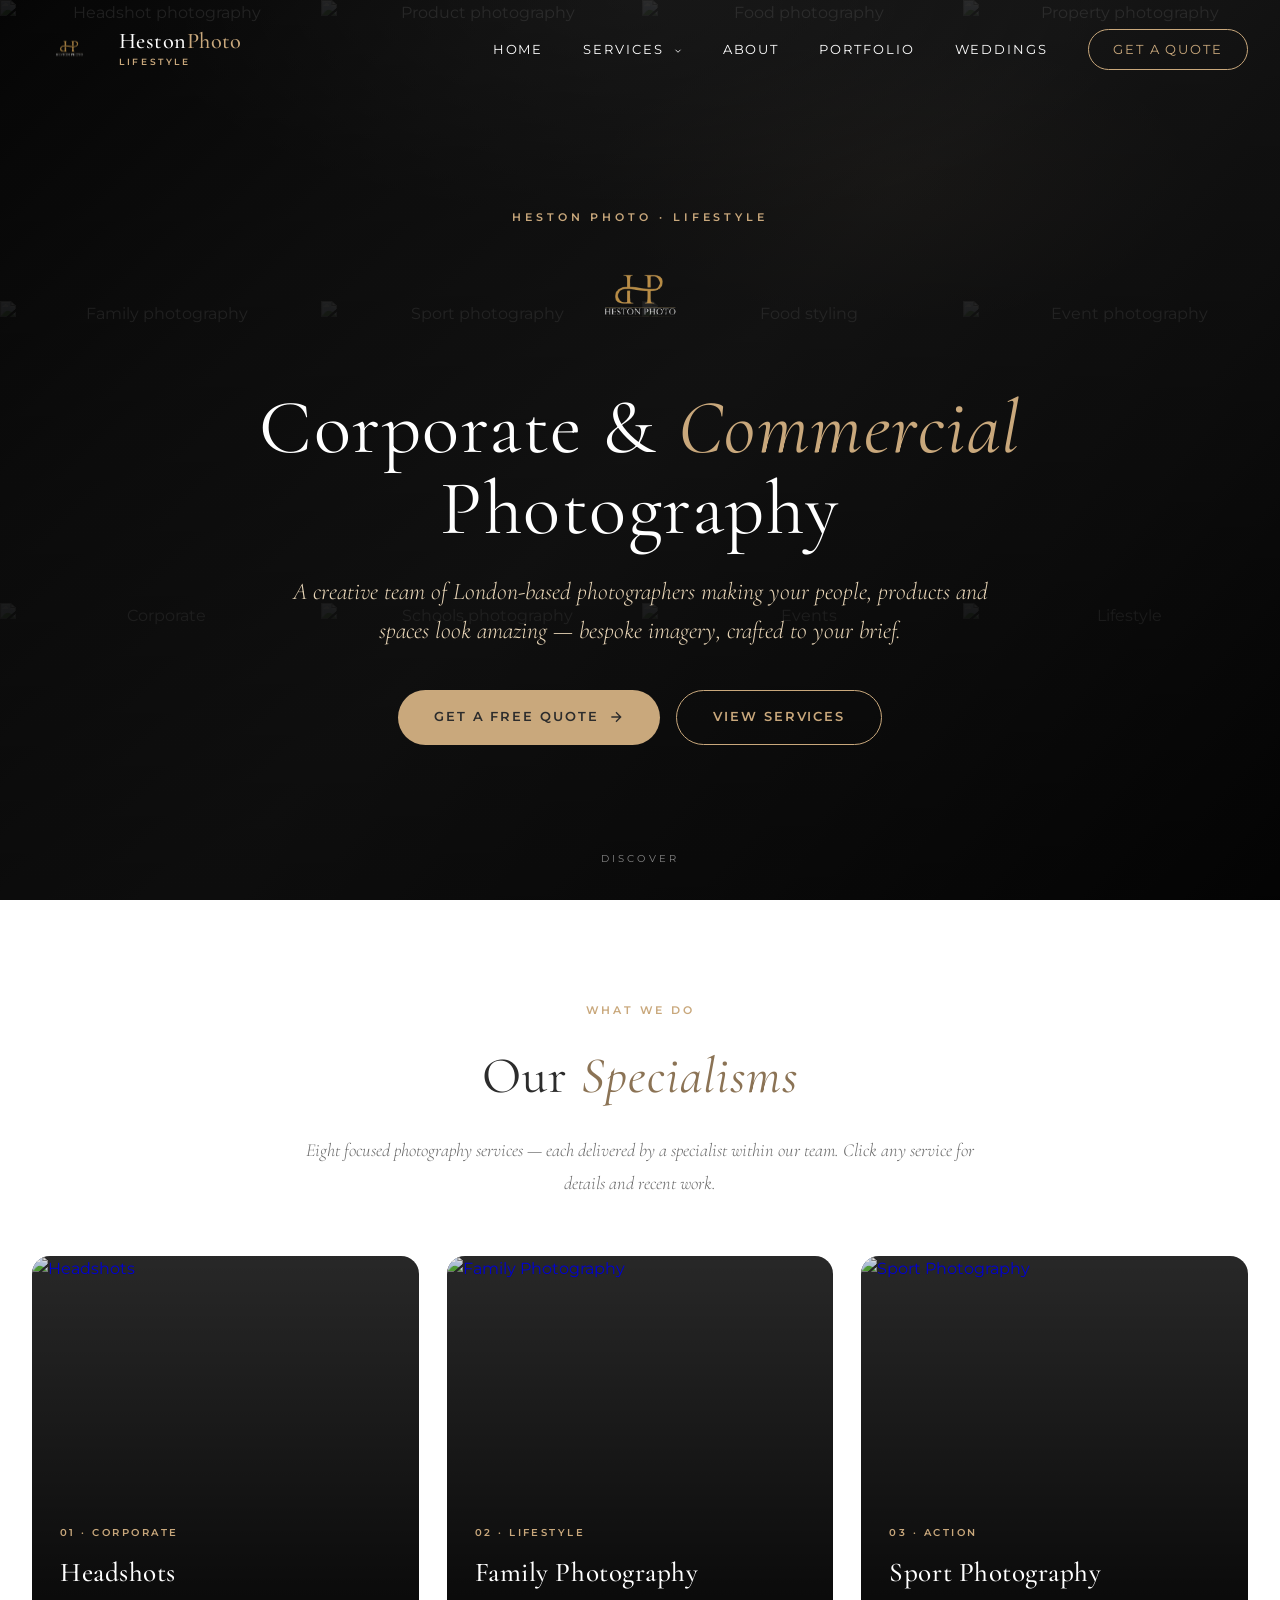
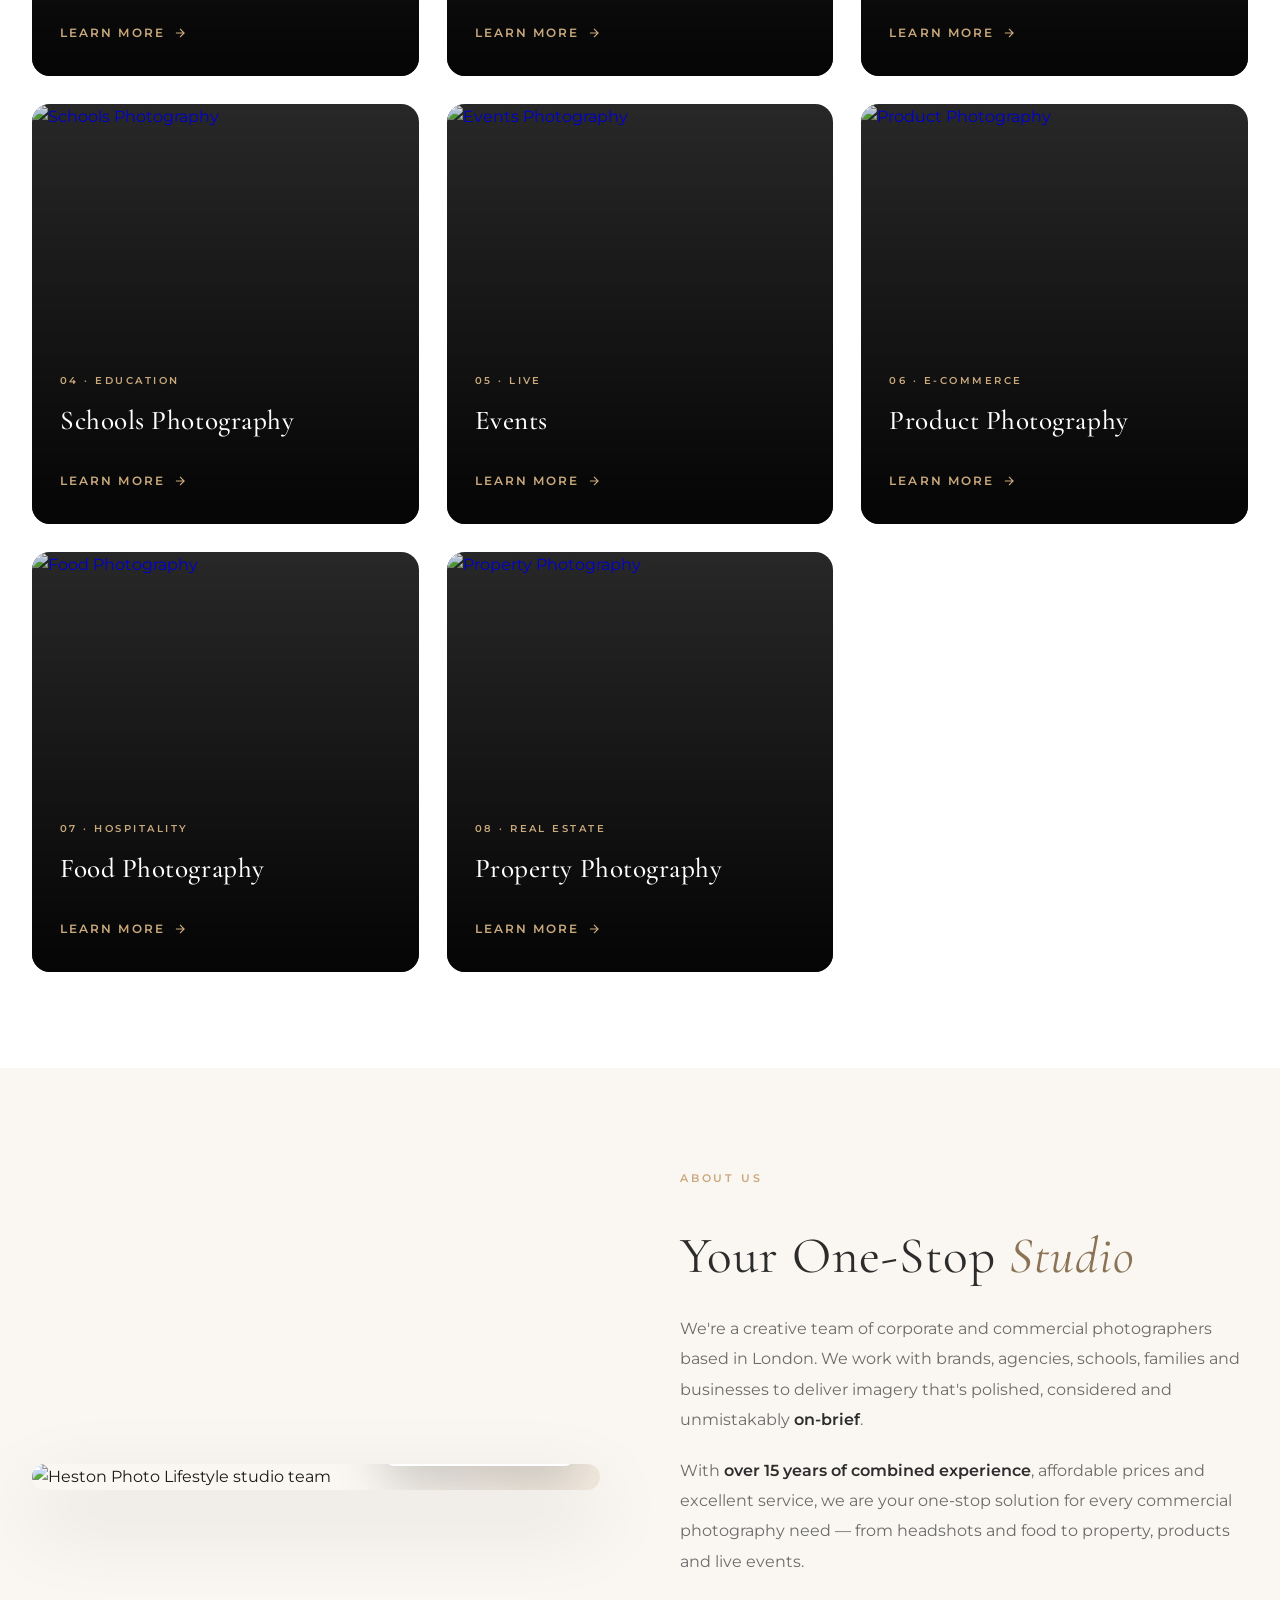
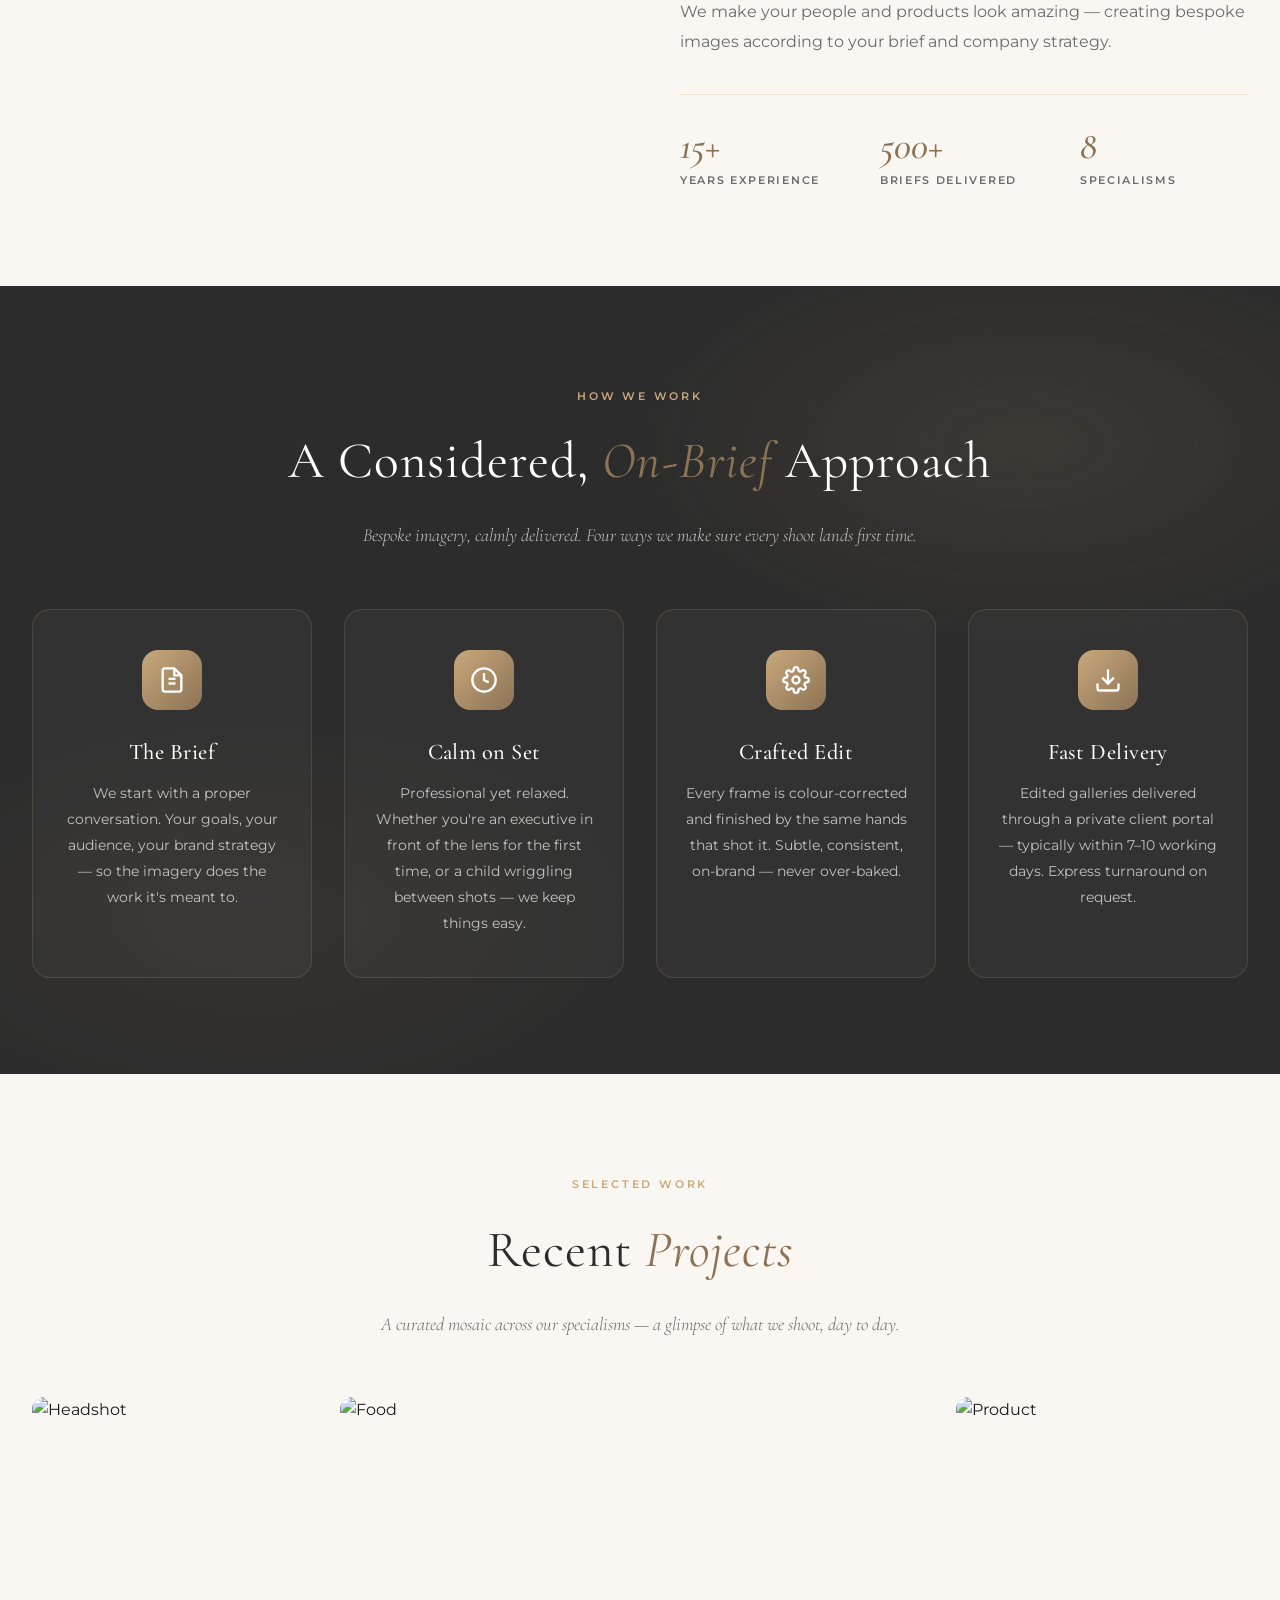
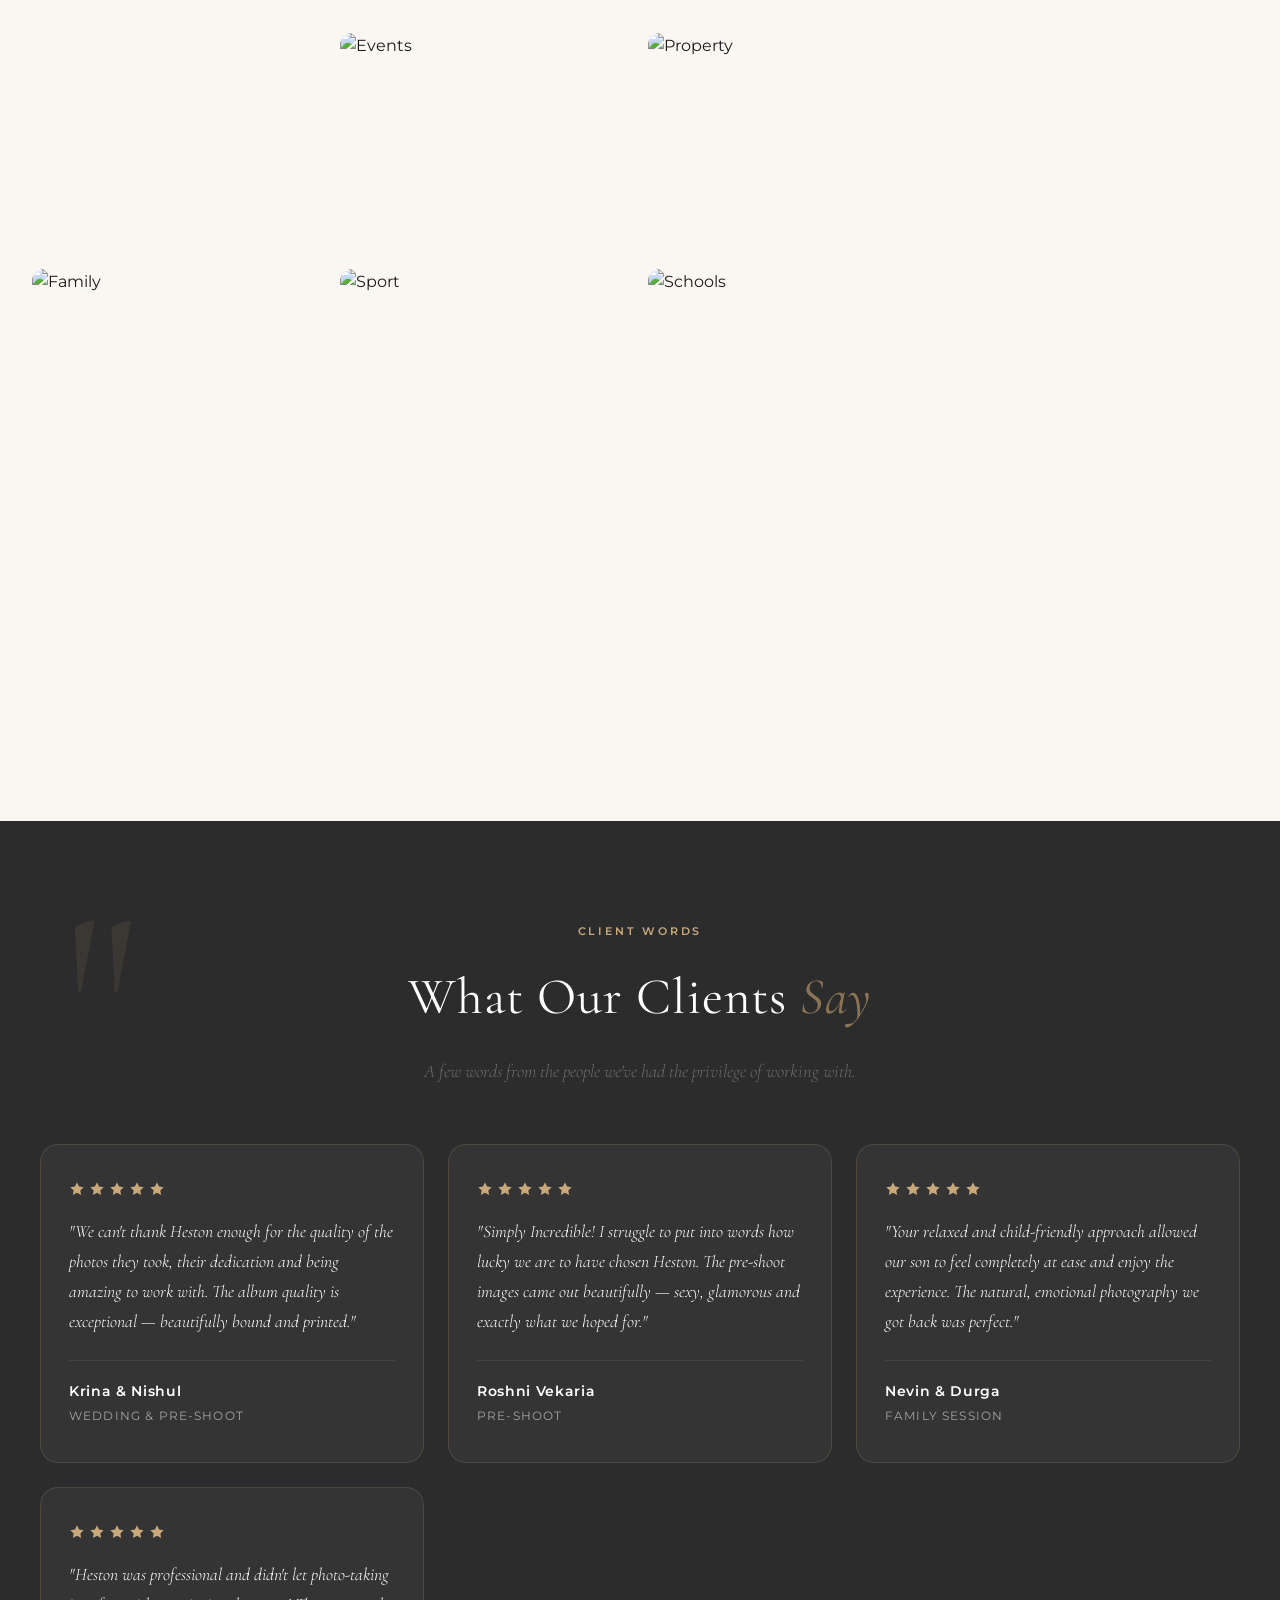
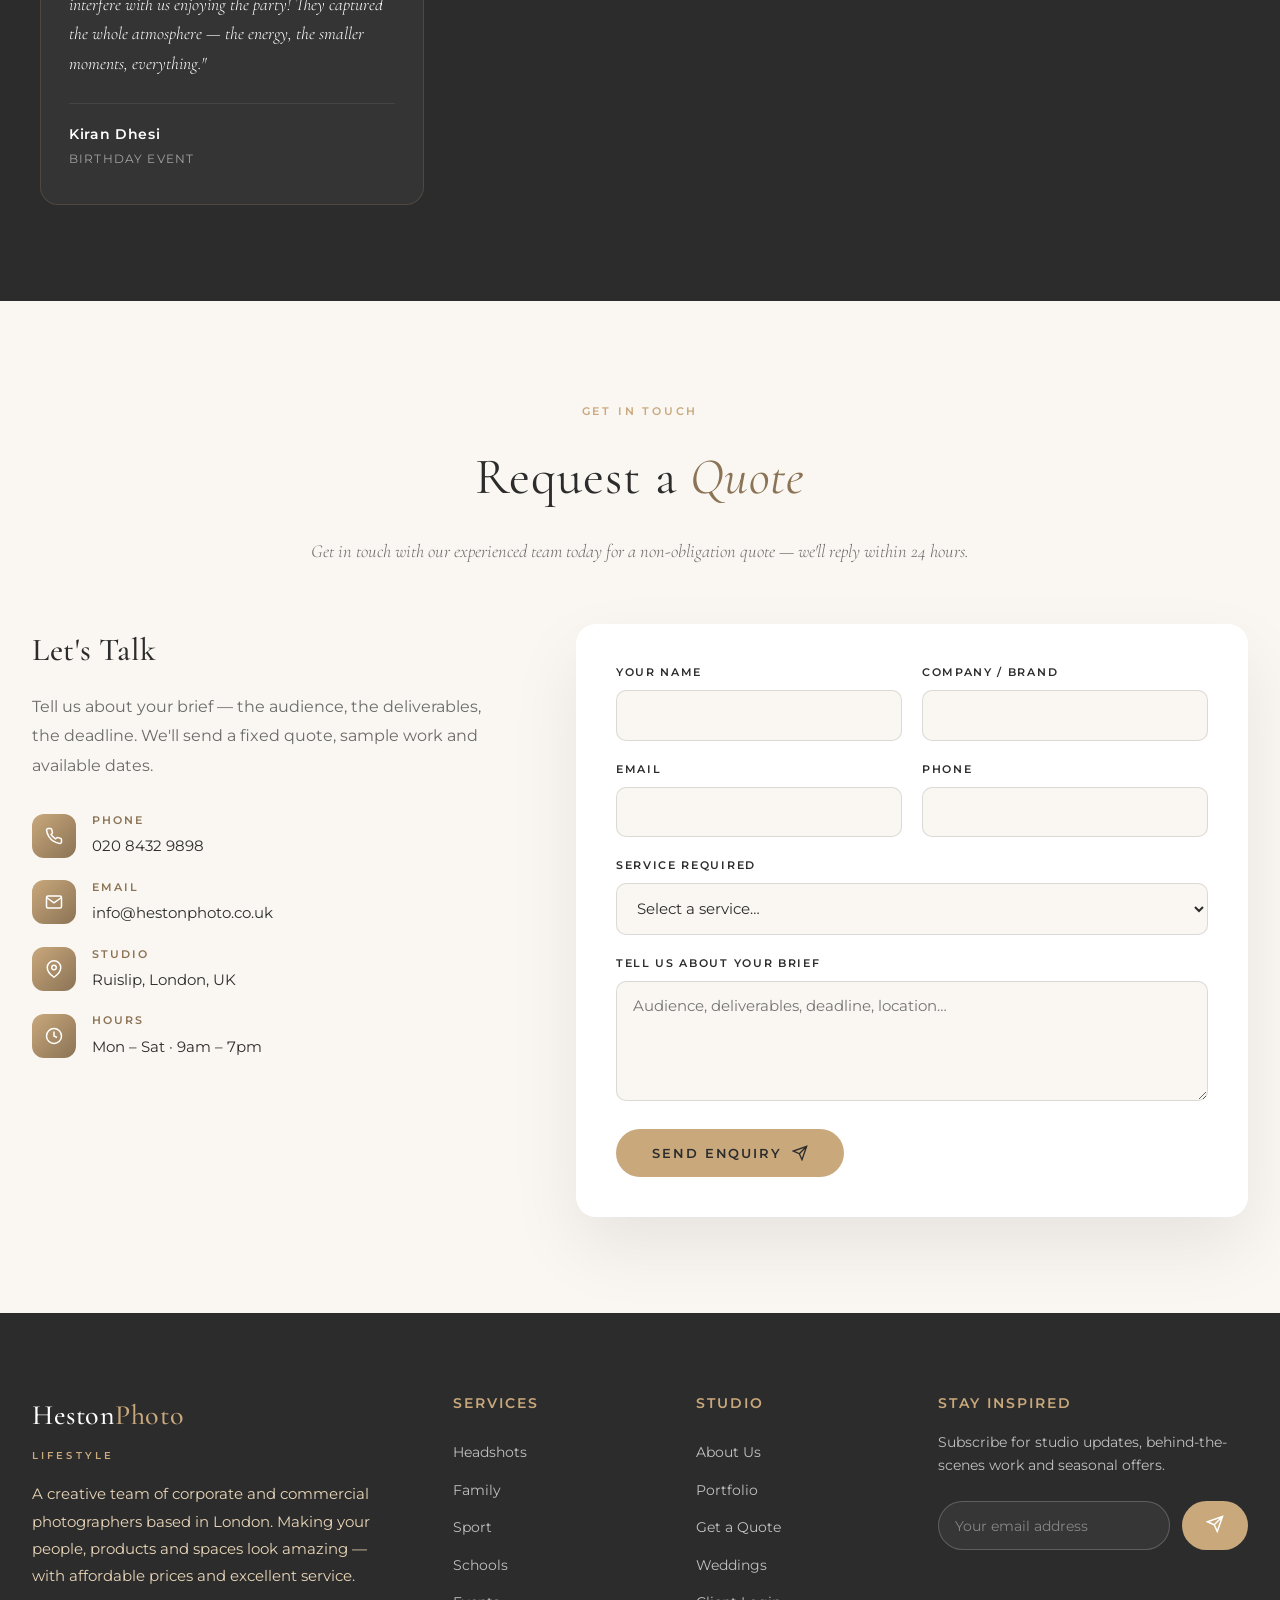
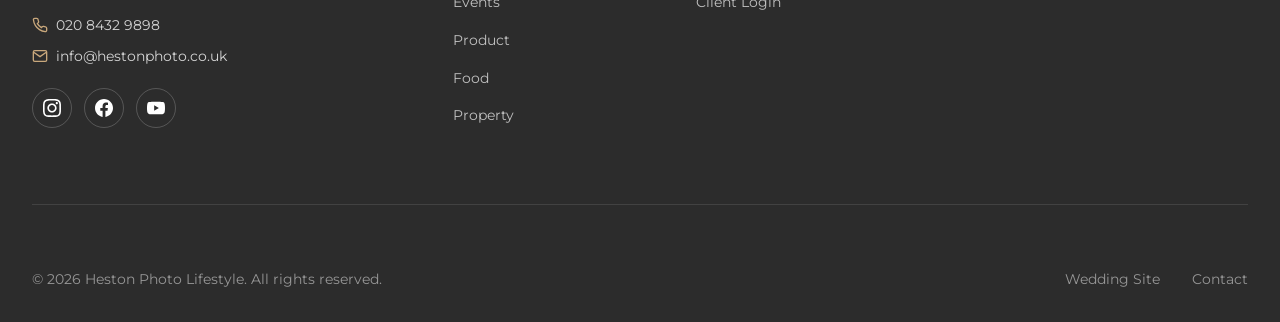
==== commit 3c74a106: "Add files via upload" ====
--- a/index.html
+++ b/index.html
@@ -236,6 +236,49 @@
         }
         nav a:hover { color: var(--gold); }
         nav a:hover::after { width: 100%; }
+
+        /* Submenu (Services dropdown) */
+        nav .has-submenu { position: relative; }
+        nav .submenu {
+            position: absolute;
+            top: calc(100% + 8px);
+            left: 50%;
+            transform: translateX(-50%) translateY(-8px);
+            background: rgba(15,15,15,0.97);
+            border: 1px solid rgba(201,169,98,0.18);
+            border-radius: 6px;
+            padding: 0.6rem 0;
+            min-width: 220px;
+            display: flex !important;
+            flex-direction: column;
+            gap: 0;
+            opacity: 0;
+            visibility: hidden;
+            pointer-events: none;
+            transition: all 0.25s ease;
+            backdrop-filter: blur(10px);
+            box-shadow: 0 12px 30px rgba(0,0,0,0.5);
+            z-index: 100;
+        }
+        nav .has-submenu:hover .submenu,
+        nav .has-submenu:focus-within .submenu {
+            opacity: 1;
+            visibility: visible;
+            pointer-events: auto;
+            transform: translateX(-50%) translateY(0);
+        }
+        nav .submenu li { width: 100%; }
+        nav .submenu a {
+            display: block;
+            padding: 0.7rem 1.4rem;
+            font-size: 0.72rem;
+            letter-spacing: 0.18em;
+            white-space: nowrap;
+            text-align: left;
+        }
+        nav .submenu a::after { display: none; }
+        nav .submenu a:hover { color: var(--gold); background: rgba(201,169,98,0.08); }
+
         .nav-cta {
             padding: 0.75rem 1.5rem;
             background: transparent;
@@ -983,6 +1026,21 @@
             nav.active { transform: translateX(0); }
             nav ul { flex-direction: column; gap: 2rem; text-align: center; }
             nav a { font-size: 1rem; }
+            /* Mobile: show submenu inline */
+            nav .submenu {
+                position: static;
+                transform: none;
+                opacity: 1;
+                visibility: visible;
+                pointer-events: auto;
+                background: transparent;
+                border: none;
+                box-shadow: none;
+                padding: 0.8rem 0 0;
+                min-width: 0;
+                gap: 0.6rem;
+            }
+            nav .submenu a { text-align: center; font-size: 0.78rem; padding: 0.4rem 0; }
             .hero { padding: 6rem 1.25rem 3rem; }
             .hero-grid { grid-template-columns: repeat(3, 1fr); grid-template-rows: repeat(4, 1fr); }
             .form-row { grid-template-columns: 1fr; gap: 1rem; }
@@ -1033,7 +1091,19 @@
             <nav id="nav">
                 <ul>
                     <li><a href="#home">Home</a></li>
-                    <li><a href="#services">Services</a></li>
+                    <li class="has-submenu">
+                        <a href="#services">Services <svg viewBox="0 0 24 24" fill="none" stroke="currentColor" stroke-width="2" width="10" height="10" style="display:inline;vertical-align:middle;margin-left:4px;"><polyline points="6 9 12 15 18 9"/></svg></a>
+                        <ul class="submenu">
+                            <li><a href="services/headshots.html">Headshots</a></li>
+                            <li><a href="services/family.html">Family Photography</a></li>
+                            <li><a href="services/sport.html">Sport</a></li>
+                            <li><a href="services/schools.html">Schools</a></li>
+                            <li><a href="services/events.html">Events</a></li>
+                            <li><a href="services/product.html">Product</a></li>
+                            <li><a href="services/food.html">Food</a></li>
+                            <li><a href="services/property.html">Property</a></li>
+                        </ul>
+                    </li>
                     <li><a href="#about">About</a></li>
                     <li><a href="#portfolio">Portfolio</a></li>
                     <li><a href="https://hestonphoto.com" target="_blank" rel="noopener">Weddings</a></li>
@@ -1079,10 +1149,102 @@
                 <a href="#services" class="btn btn-outline">View Services</a>
             </div>
         </div>
-        <a href="#about" class="hero-scroll" aria-label="Scroll down">
+        <a href="#services" class="hero-scroll" aria-label="Scroll down">
             Discover
             <span class="hero-scroll-line"></span>
         </a>
+    </section>
+
+    <!-- Services -->
+    <section class="services-section" id="services">
+        <div class="section-container">
+            <div class="section-header" data-aos="fade-up">
+                <span class="section-label">What We Do</span>
+                <h2 class="section-title">Our <em>Specialisms</em></h2>
+                <p class="section-subtitle">Eight focused photography services — each delivered by a specialist within our team. Click any service for details and recent work.</p>
+            </div>
+            <div class="services-grid">
+                <a href="services/headshots.html" class="service-card" data-aos="fade-up" data-aos-delay="50">
+                    <img src="https://images.unsplash.com/photo-1573497019940-1c28c88b4f3e?w=800&h=900&fit=crop" alt="Headshots" class="service-card-img" loading="lazy">
+                    <div class="service-card-content">
+                        <span class="service-card-tag">01 · Corporate</span>
+                        <h3>Headshots</h3>
+                        <p>Polished, on-brand portraits for executives, teams and personal brands. Studio or on-site, individual or full company rosters.</p>
+                        <span class="service-card-link">Learn more <svg viewBox="0 0 24 24" fill="none" stroke="currentColor" stroke-width="2"><path d="M5 12h14M12 5l7 7-7 7"/></svg></span>
+                    </div>
+                </a>
+
+                <a href="services/family.html" class="service-card" data-aos="fade-up" data-aos-delay="100">
+                    <img src="https://images.unsplash.com/photo-1544027993-37dbfe43562a?w=800&h=900&fit=crop" alt="Family Photography" class="service-card-img" loading="lazy">
+                    <div class="service-card-content">
+                        <span class="service-card-tag">02 · Lifestyle</span>
+                        <h3>Family Photography</h3>
+                        <p>Relaxed, child-friendly family sessions in your home, garden or favourite outdoor location. Beautiful albums and prints available.</p>
+                        <span class="service-card-link">Learn more <svg viewBox="0 0 24 24" fill="none" stroke="currentColor" stroke-width="2"><path d="M5 12h14M12 5l7 7-7 7"/></svg></span>
+                    </div>
+                </a>
+
+                <a href="services/sport.html" class="service-card" data-aos="fade-up" data-aos-delay="150">
+                    <img src="https://images.unsplash.com/photo-1530023367847-a683933f4172?w=800&h=900&fit=crop" alt="Sport Photography" class="service-card-img" loading="lazy">
+                    <div class="service-card-content">
+                        <span class="service-card-tag">03 · Action</span>
+                        <h3>Sport Photography</h3>
+                        <p>Dynamic action coverage of fixtures, training, tournaments and team portraits — for clubs, schools and athletes.</p>
+                        <span class="service-card-link">Learn more <svg viewBox="0 0 24 24" fill="none" stroke="currentColor" stroke-width="2"><path d="M5 12h14M12 5l7 7-7 7"/></svg></span>
+                    </div>
+                </a>
+
+                <a href="services/schools.html" class="service-card" data-aos="fade-up" data-aos-delay="200">
+                    <img src="https://images.unsplash.com/photo-1564644014708-0e2bc4e8d3f8?w=800&h=900&fit=crop" alt="Schools Photography" class="service-card-img" loading="lazy">
+                    <div class="service-card-content">
+                        <span class="service-card-tag">04 · Education</span>
+                        <h3>Schools Photography</h3>
+                        <p>Class portraits, prospectus shoots, life-on-campus imagery and event coverage — for nurseries, primaries, secondaries and independents.</p>
+                        <span class="service-card-link">Learn more <svg viewBox="0 0 24 24" fill="none" stroke="currentColor" stroke-width="2"><path d="M5 12h14M12 5l7 7-7 7"/></svg></span>
+                    </div>
+                </a>
+
+                <a href="services/events.html" class="service-card" data-aos="fade-up" data-aos-delay="250">
+                    <img src="https://images.unsplash.com/photo-1492684223066-81342ee5ff30?w=800&h=900&fit=crop" alt="Events Photography" class="service-card-img" loading="lazy">
+                    <div class="service-card-content">
+                        <span class="service-card-tag">05 · Live</span>
+                        <h3>Events</h3>
+                        <p>Conferences, launches, galas, parties and brand activations — capturing atmosphere, key moments and the people that matter.</p>
+                        <span class="service-card-link">Learn more <svg viewBox="0 0 24 24" fill="none" stroke="currentColor" stroke-width="2"><path d="M5 12h14M12 5l7 7-7 7"/></svg></span>
+                    </div>
+                </a>
+
+                <a href="services/product.html" class="service-card" data-aos="fade-up" data-aos-delay="300">
+                    <img src="https://images.unsplash.com/photo-1556909114-f6e7ad7d3136?w=800&h=900&fit=crop" alt="Product Photography" class="service-card-img" loading="lazy">
+                    <div class="service-card-content">
+                        <span class="service-card-tag">06 · E-Commerce</span>
+                        <h3>Product Photography</h3>
+                        <p>Studio-grade product imagery for e-commerce, lookbooks, packaging and PR. White background, lifestyle and creative still life.</p>
+                        <span class="service-card-link">Learn more <svg viewBox="0 0 24 24" fill="none" stroke="currentColor" stroke-width="2"><path d="M5 12h14M12 5l7 7-7 7"/></svg></span>
+                    </div>
+                </a>
+
+                <a href="services/food.html" class="service-card" data-aos="fade-up" data-aos-delay="350">
+                    <img src="https://images.unsplash.com/photo-1414235077428-338989a2e8c0?w=800&h=900&fit=crop" alt="Food Photography" class="service-card-img" loading="lazy">
+                    <div class="service-card-content">
+                        <span class="service-card-tag">07 · Hospitality</span>
+                        <h3>Food Photography</h3>
+                        <p>Editorial food and drink imagery for restaurants, hotels, cookbooks, menus and brand campaigns. Stylist available on request.</p>
+                        <span class="service-card-link">Learn more <svg viewBox="0 0 24 24" fill="none" stroke="currentColor" stroke-width="2"><path d="M5 12h14M12 5l7 7-7 7"/></svg></span>
+                    </div>
+                </a>
+
+                <a href="services/property.html" class="service-card" data-aos="fade-up" data-aos-delay="400">
+                    <img src="https://images.unsplash.com/photo-1560518883-ce09059eeffa?w=800&h=900&fit=crop" alt="Property Photography" class="service-card-img" loading="lazy">
+                    <div class="service-card-content">
+                        <span class="service-card-tag">08 · Real Estate</span>
+                        <h3>Property Photography</h3>
+                        <p>Architectural and interiors imagery for estate agents, developers, hotels and short-let hosts. Drone &amp; twilight available.</p>
+                        <span class="service-card-link">Learn more <svg viewBox="0 0 24 24" fill="none" stroke="currentColor" stroke-width="2"><path d="M5 12h14M12 5l7 7-7 7"/></svg></span>
+                    </div>
+                </a>
+            </div>
+        </div>
     </section>
 
     <!-- Intro / About -->
@@ -1121,98 +1283,6 @@
         </div>
     </section>
 
-    <!-- Services -->
-    <section class="services-section" id="services">
-        <div class="section-container">
-            <div class="section-header" data-aos="fade-up">
-                <span class="section-label">What We Do</span>
-                <h2 class="section-title">Our <em>Specialisms</em></h2>
-                <p class="section-subtitle">Eight focused photography services — each delivered by a specialist within our team. Hover any service to learn more.</p>
-            </div>
-            <div class="services-grid">
-                <a href="#contact" class="service-card" data-aos="fade-up" data-aos-delay="50">
-                    <img src="https://images.unsplash.com/photo-1573497019940-1c28c88b4f3e?w=800&h=900&fit=crop" alt="Headshots" class="service-card-img" loading="lazy">
-                    <div class="service-card-content">
-                        <span class="service-card-tag">01 · Corporate</span>
-                        <h3>Headshots</h3>
-                        <p>Polished, on-brand portraits for executives, teams and personal brands. Studio or on-site, individual or full company rosters.</p>
-                        <span class="service-card-link">Enquire <svg viewBox="0 0 24 24" fill="none" stroke="currentColor" stroke-width="2"><path d="M5 12h14M12 5l7 7-7 7"/></svg></span>
-                    </div>
-                </a>
-
-                <a href="#contact" class="service-card" data-aos="fade-up" data-aos-delay="100">
-                    <img src="https://images.unsplash.com/photo-1544027993-37dbfe43562a?w=800&h=900&fit=crop" alt="Family Photography" class="service-card-img" loading="lazy">
-                    <div class="service-card-content">
-                        <span class="service-card-tag">02 · Lifestyle</span>
-                        <h3>Family Photography</h3>
-                        <p>Relaxed, child-friendly family sessions in your home, garden or favourite outdoor location. Beautiful albums and prints available.</p>
-                        <span class="service-card-link">Enquire <svg viewBox="0 0 24 24" fill="none" stroke="currentColor" stroke-width="2"><path d="M5 12h14M12 5l7 7-7 7"/></svg></span>
-                    </div>
-                </a>
-
-                <a href="#contact" class="service-card" data-aos="fade-up" data-aos-delay="150">
-                    <img src="https://images.unsplash.com/photo-1530023367847-a683933f4172?w=800&h=900&fit=crop" alt="Sport Photography" class="service-card-img" loading="lazy">
-                    <div class="service-card-content">
-                        <span class="service-card-tag">03 · Action</span>
-                        <h3>Sport Photography</h3>
-                        <p>Dynamic action coverage of fixtures, training, tournaments and team portraits — for clubs, schools and athletes.</p>
-                        <span class="service-card-link">Enquire <svg viewBox="0 0 24 24" fill="none" stroke="currentColor" stroke-width="2"><path d="M5 12h14M12 5l7 7-7 7"/></svg></span>
-                    </div>
-                </a>
-
-                <a href="#contact" class="service-card" data-aos="fade-up" data-aos-delay="200">
-                    <img src="https://images.unsplash.com/photo-1564644014708-0e2bc4e8d3f8?w=800&h=900&fit=crop" alt="Schools Photography" class="service-card-img" loading="lazy">
-                    <div class="service-card-content">
-                        <span class="service-card-tag">04 · Education</span>
-                        <h3>Schools Photography</h3>
-                        <p>Class portraits, prospectus shoots, life-on-campus imagery and event coverage — for nurseries, primaries, secondaries and independents.</p>
-                        <span class="service-card-link">Enquire <svg viewBox="0 0 24 24" fill="none" stroke="currentColor" stroke-width="2"><path d="M5 12h14M12 5l7 7-7 7"/></svg></span>
-                    </div>
-                </a>
-
-                <a href="#contact" class="service-card" data-aos="fade-up" data-aos-delay="250">
-                    <img src="https://images.unsplash.com/photo-1492684223066-81342ee5ff30?w=800&h=900&fit=crop" alt="Events Photography" class="service-card-img" loading="lazy">
-                    <div class="service-card-content">
-                        <span class="service-card-tag">05 · Live</span>
-                        <h3>Events</h3>
-                        <p>Conferences, launches, galas, parties and brand activations — capturing atmosphere, key moments and the people that matter.</p>
-                        <span class="service-card-link">Enquire <svg viewBox="0 0 24 24" fill="none" stroke="currentColor" stroke-width="2"><path d="M5 12h14M12 5l7 7-7 7"/></svg></span>
-                    </div>
-                </a>
-
-                <a href="#contact" class="service-card" data-aos="fade-up" data-aos-delay="300">
-                    <img src="https://images.unsplash.com/photo-1556909114-f6e7ad7d3136?w=800&h=900&fit=crop" alt="Product Photography" class="service-card-img" loading="lazy">
-                    <div class="service-card-content">
-                        <span class="service-card-tag">06 · E-Commerce</span>
-                        <h3>Product Photography</h3>
-                        <p>Studio-grade product imagery for e-commerce, lookbooks, packaging and PR. White background, lifestyle and creative still life.</p>
-                        <span class="service-card-link">Enquire <svg viewBox="0 0 24 24" fill="none" stroke="currentColor" stroke-width="2"><path d="M5 12h14M12 5l7 7-7 7"/></svg></span>
-                    </div>
-                </a>
-
-                <a href="#contact" class="service-card" data-aos="fade-up" data-aos-delay="350">
-                    <img src="https://images.unsplash.com/photo-1414235077428-338989a2e8c0?w=800&h=900&fit=crop" alt="Food Photography" class="service-card-img" loading="lazy">
-                    <div class="service-card-content">
-                        <span class="service-card-tag">07 · Hospitality</span>
-                        <h3>Food Photography</h3>
-                        <p>Editorial food and drink imagery for restaurants, hotels, cookbooks, menus and brand campaigns. Stylist available on request.</p>
-                        <span class="service-card-link">Enquire <svg viewBox="0 0 24 24" fill="none" stroke="currentColor" stroke-width="2"><path d="M5 12h14M12 5l7 7-7 7"/></svg></span>
-                    </div>
-                </a>
-
-                <a href="#contact" class="service-card" data-aos="fade-up" data-aos-delay="400">
-                    <img src="https://images.unsplash.com/photo-1560518883-ce09059eeffa?w=800&h=900&fit=crop" alt="Property Photography" class="service-card-img" loading="lazy">
-                    <div class="service-card-content">
-                        <span class="service-card-tag">08 · Real Estate</span>
-                        <h3>Property Photography</h3>
-                        <p>Architectural and interiors imagery for estate agents, developers, hotels and short-let hosts. Drone &amp; twilight available.</p>
-                        <span class="service-card-link">Enquire <svg viewBox="0 0 24 24" fill="none" stroke="currentColor" stroke-width="2"><path d="M5 12h14M12 5l7 7-7 7"/></svg></span>
-                    </div>
-                </a>
-            </div>
-        </div>
-    </section>
-
     <!-- Approach -->
     <section class="approach-section">
         <div class="section-container">
@@ -1316,10 +1386,10 @@
                         <svg viewBox="0 0 24 24"><polygon points="12 2 15.09 8.26 22 9.27 17 14.14 18.18 21.02 12 17.77 5.82 21.02 7 14.14 2 9.27 8.91 8.26 12 2"/></svg>
                         <svg viewBox="0 0 24 24"><polygon points="12 2 15.09 8.26 22 9.27 17 14.14 18.18 21.02 12 17.77 5.82 21.02 7 14.14 2 9.27 8.91 8.26 12 2"/></svg>
                     </div>
-                    <p class="quote">"The album quality is exceptional — beautifully bound and printed. The team's attention to detail showed at every stage, from the shoot through to delivery."</p>
+                    <p class="quote">"We can't thank Heston enough for the quality of the photos they took, their dedication and being amazing to work with. The album quality is exceptional — beautifully bound and printed."</p>
                     <div class="testimonial-author">
-                        <span class="name">Anita R.</span>
-                        <span class="role">Family Session</span>
+                        <span class="name">Krina &amp; Nishul</span>
+                        <span class="role">Wedding &amp; Pre-Shoot</span>
                     </div>
                 </div>
 
@@ -1331,10 +1401,10 @@
                         <svg viewBox="0 0 24 24"><polygon points="12 2 15.09 8.26 22 9.27 17 14.14 18.18 21.02 12 17.77 5.82 21.02 7 14.14 2 9.27 8.91 8.26 12 2"/></svg>
                         <svg viewBox="0 0 24 24"><polygon points="12 2 15.09 8.26 22 9.27 17 14.14 18.18 21.02 12 17.77 5.82 21.02 7 14.14 2 9.27 8.91 8.26 12 2"/></svg>
                     </div>
-                    <p class="quote">"Professional yet completely relaxed. Our team felt at ease throughout the headshot day, which absolutely shows in the final imagery."</p>
+                    <p class="quote">"Simply Incredible! I struggle to put into words how lucky we are to have chosen Heston. The pre-shoot images came out beautifully — sexy, glamorous and exactly what we hoped for."</p>
                     <div class="testimonial-author">
-                        <span class="name">James M.</span>
-                        <span class="role">Corporate Headshots</span>
+                        <span class="name">Roshni Vekaria</span>
+                        <span class="role">Pre-Shoot</span>
                     </div>
                 </div>
 
@@ -1346,10 +1416,10 @@
                         <svg viewBox="0 0 24 24"><polygon points="12 2 15.09 8.26 22 9.27 17 14.14 18.18 21.02 12 17.77 5.82 21.02 7 14.14 2 9.27 8.91 8.26 12 2"/></svg>
                         <svg viewBox="0 0 24 24"><polygon points="12 2 15.09 8.26 22 9.27 17 14.14 18.18 21.02 12 17.77 5.82 21.02 7 14.14 2 9.27 8.91 8.26 12 2"/></svg>
                     </div>
-                    <p class="quote">"Wonderfully child-friendly approach — they had patience and humour with our two little ones, and the natural, emotional photography we got back was perfect."</p>
+                    <p class="quote">"Your relaxed and child-friendly approach allowed our son to feel completely at ease and enjoy the experience. The natural, emotional photography we got back was perfect."</p>
                     <div class="testimonial-author">
-                        <span class="name">Sarah &amp; Daniel</span>
-                        <span class="role">Newborn &amp; Family</span>
+                        <span class="name">Nevin &amp; Durga</span>
+                        <span class="role">Family Session</span>
                     </div>
                 </div>
 
@@ -1361,10 +1431,10 @@
                         <svg viewBox="0 0 24 24"><polygon points="12 2 15.09 8.26 22 9.27 17 14.14 18.18 21.02 12 17.77 5.82 21.02 7 14.14 2 9.27 8.91 8.26 12 2"/></svg>
                         <svg viewBox="0 0 24 24"><polygon points="12 2 15.09 8.26 22 9.27 17 14.14 18.18 21.02 12 17.77 5.82 21.02 7 14.14 2 9.27 8.91 8.26 12 2"/></svg>
                     </div>
-                    <p class="quote">"They captured the whole atmosphere of our event — the energy, the smaller moments, everything. The gallery has been a brilliant asset for our marketing."</p>
+                    <p class="quote">"Heston was professional and didn't let photo-taking interfere with us enjoying the party! They captured the whole atmosphere — the energy, the smaller moments, everything."</p>
                     <div class="testimonial-author">
-                        <span class="name">Priya N.</span>
-                        <span class="role">Brand Launch Event</span>
+                        <span class="name">Kiran Dhesi</span>
+                        <span class="role">Birthday Event</span>
                     </div>
                 </div>
             </div>
@@ -1399,7 +1469,7 @@
                             </div>
                             <div class="contact-item-content">
                                 <div class="label">Email</div>
-                                <a href="mailto:info.hestonphoto@gmail.com">info.hestonphoto@gmail.com</a>
+                                <a href="mailto:info@hestonphoto.co.uk">info@hestonphoto.co.uk</a>
                             </div>
                         </div>
                         <div class="contact-item">
@@ -1484,7 +1554,7 @@
                     <p>A creative team of corporate and commercial photographers based in London. Making your people, products and spaces look amazing — with affordable prices and excellent service.</p>
                     <div class="footer-contact-inline">
                         <a href="tel:+442084329898"><svg viewBox="0 0 24 24" fill="none" stroke="currentColor" stroke-width="2" width="16" height="16"><path d="M22 16.92v3a2 2 0 0 1-2.18 2 19.79 19.79 0 0 1-8.63-3.07 19.5 19.5 0 0 1-6-6 19.79 19.79 0 0 1-3.07-8.67A2 2 0 0 1 4.11 2h3a2 2 0 0 1 2 1.72 12.84 12.84 0 0 0 .7 2.81 2 2 0 0 1-.45 2.11L8.09 9.91a16 16 0 0 0 6 6l1.27-1.27a2 2 0 0 1 2.11-.45 12.84 12.84 0 0 0 2.81.7A2 2 0 0 1 22 16.92z"/></svg>020 8432 9898</a>
-                        <a href="mailto:info.hestonphoto@gmail.com"><svg viewBox="0 0 24 24" fill="none" stroke="currentColor" stroke-width="2" width="16" height="16"><path d="M4 4h16c1.1 0 2 .9 2 2v12c0 1.1-.9 2-2 2H4c-1.1 0-2-.9-2-2V6c0-1.1.9-2 2-2z"/><polyline points="22,6 12,13 2,6"/></svg>info.hestonphoto@gmail.com</a>
+                        <a href="mailto:info@hestonphoto.co.uk"><svg viewBox="0 0 24 24" fill="none" stroke="currentColor" stroke-width="2" width="16" height="16"><path d="M4 4h16c1.1 0 2 .9 2 2v12c0 1.1-.9 2-2 2H4c-1.1 0-2-.9-2-2V6c0-1.1.9-2 2-2z"/><polyline points="22,6 12,13 2,6"/></svg>info@hestonphoto.co.uk</a>
                     </div>
                     <div class="footer-social">
                         <a href="https://www.instagram.com/hestonphoto" target="_blank" rel="noopener noreferrer" aria-label="Instagram">
@@ -1502,12 +1572,14 @@
                 <div class="footer-links">
                     <h4>Services</h4>
                     <ul>
-                        <li><a href="#services">Headshots</a></li>
-                        <li><a href="#services">Family</a></li>
-                        <li><a href="#services">Events</a></li>
-                        <li><a href="#services">Product</a></li>
-                        <li><a href="#services">Food</a></li>
-                        <li><a href="#services">Property</a></li>
+                        <li><a href="services/headshots.html">Headshots</a></li>
+                        <li><a href="services/family.html">Family</a></li>
+                        <li><a href="services/sport.html">Sport</a></li>
+                        <li><a href="services/schools.html">Schools</a></li>
+                        <li><a href="services/events.html">Events</a></li>
+                        <li><a href="services/product.html">Product</a></li>
+                        <li><a href="services/food.html">Food</a></li>
+                        <li><a href="services/property.html">Property</a></li>
                     </ul>
                 </div>
 
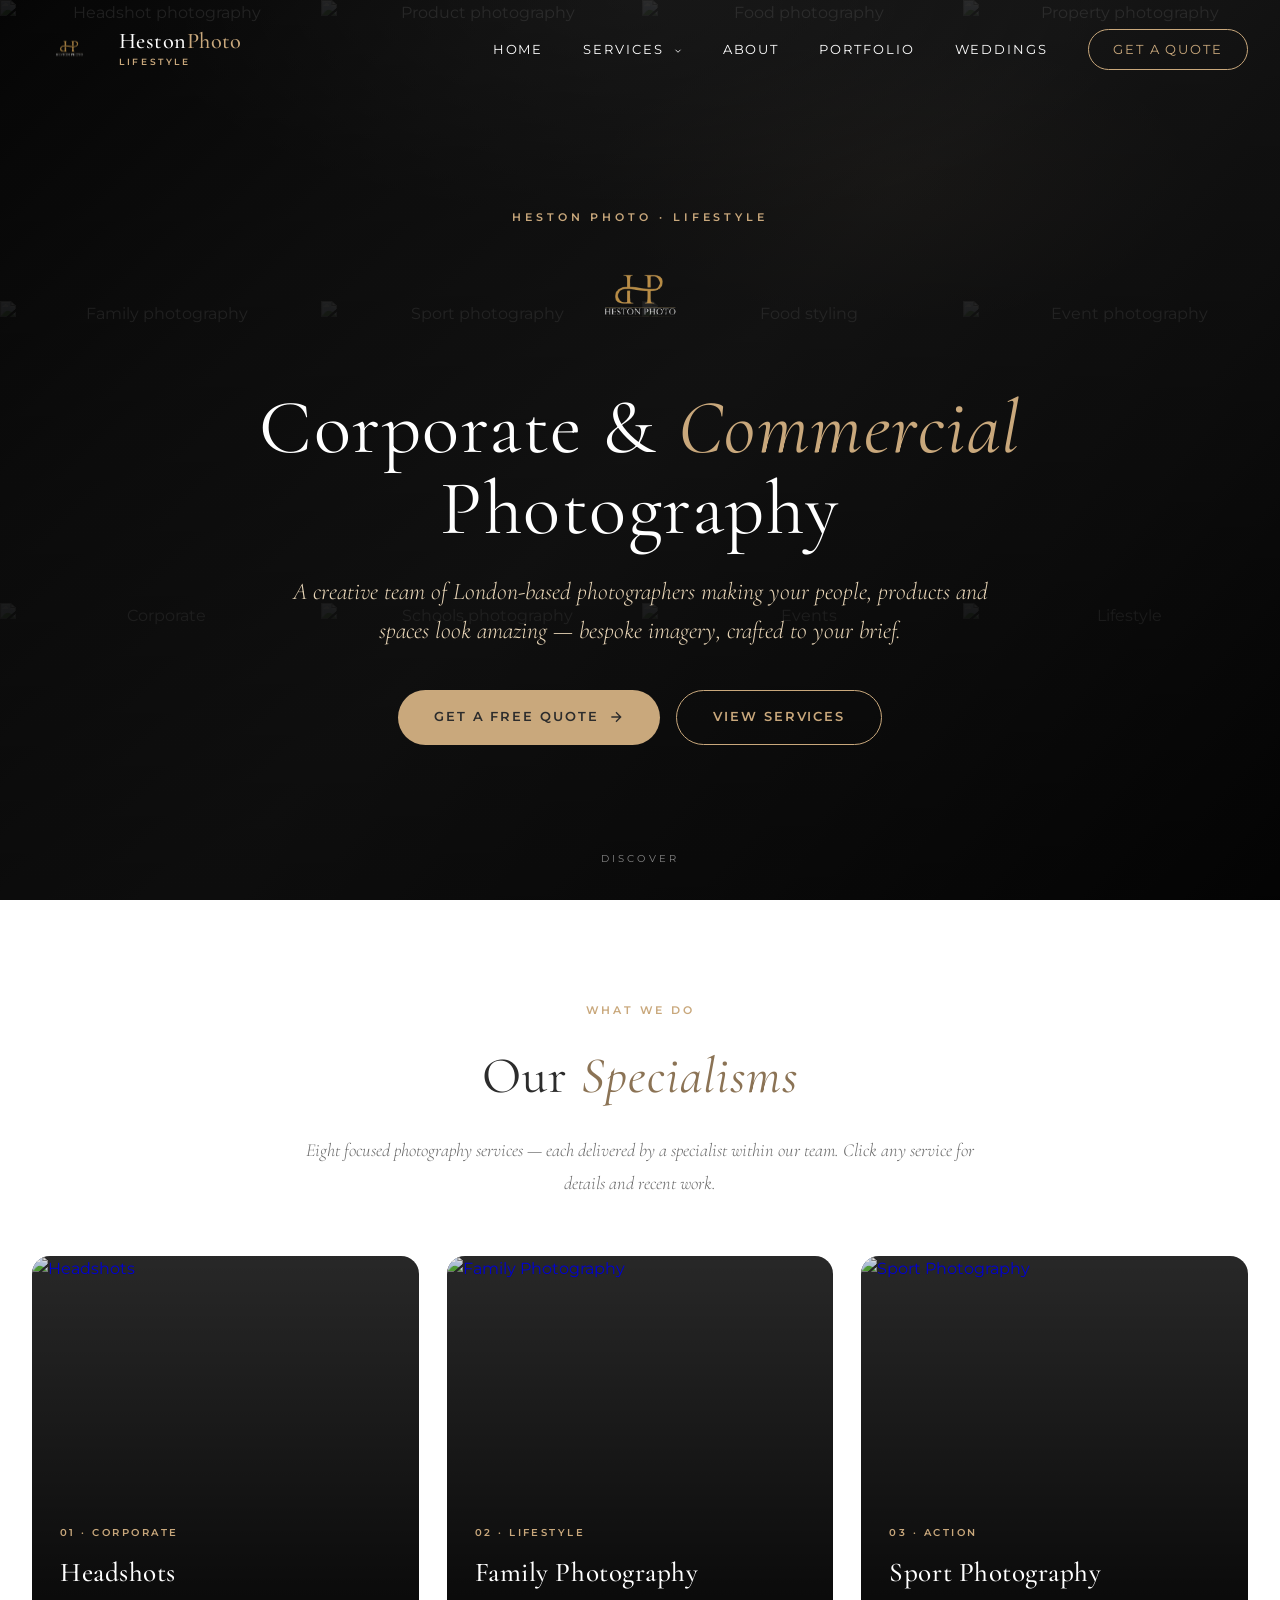
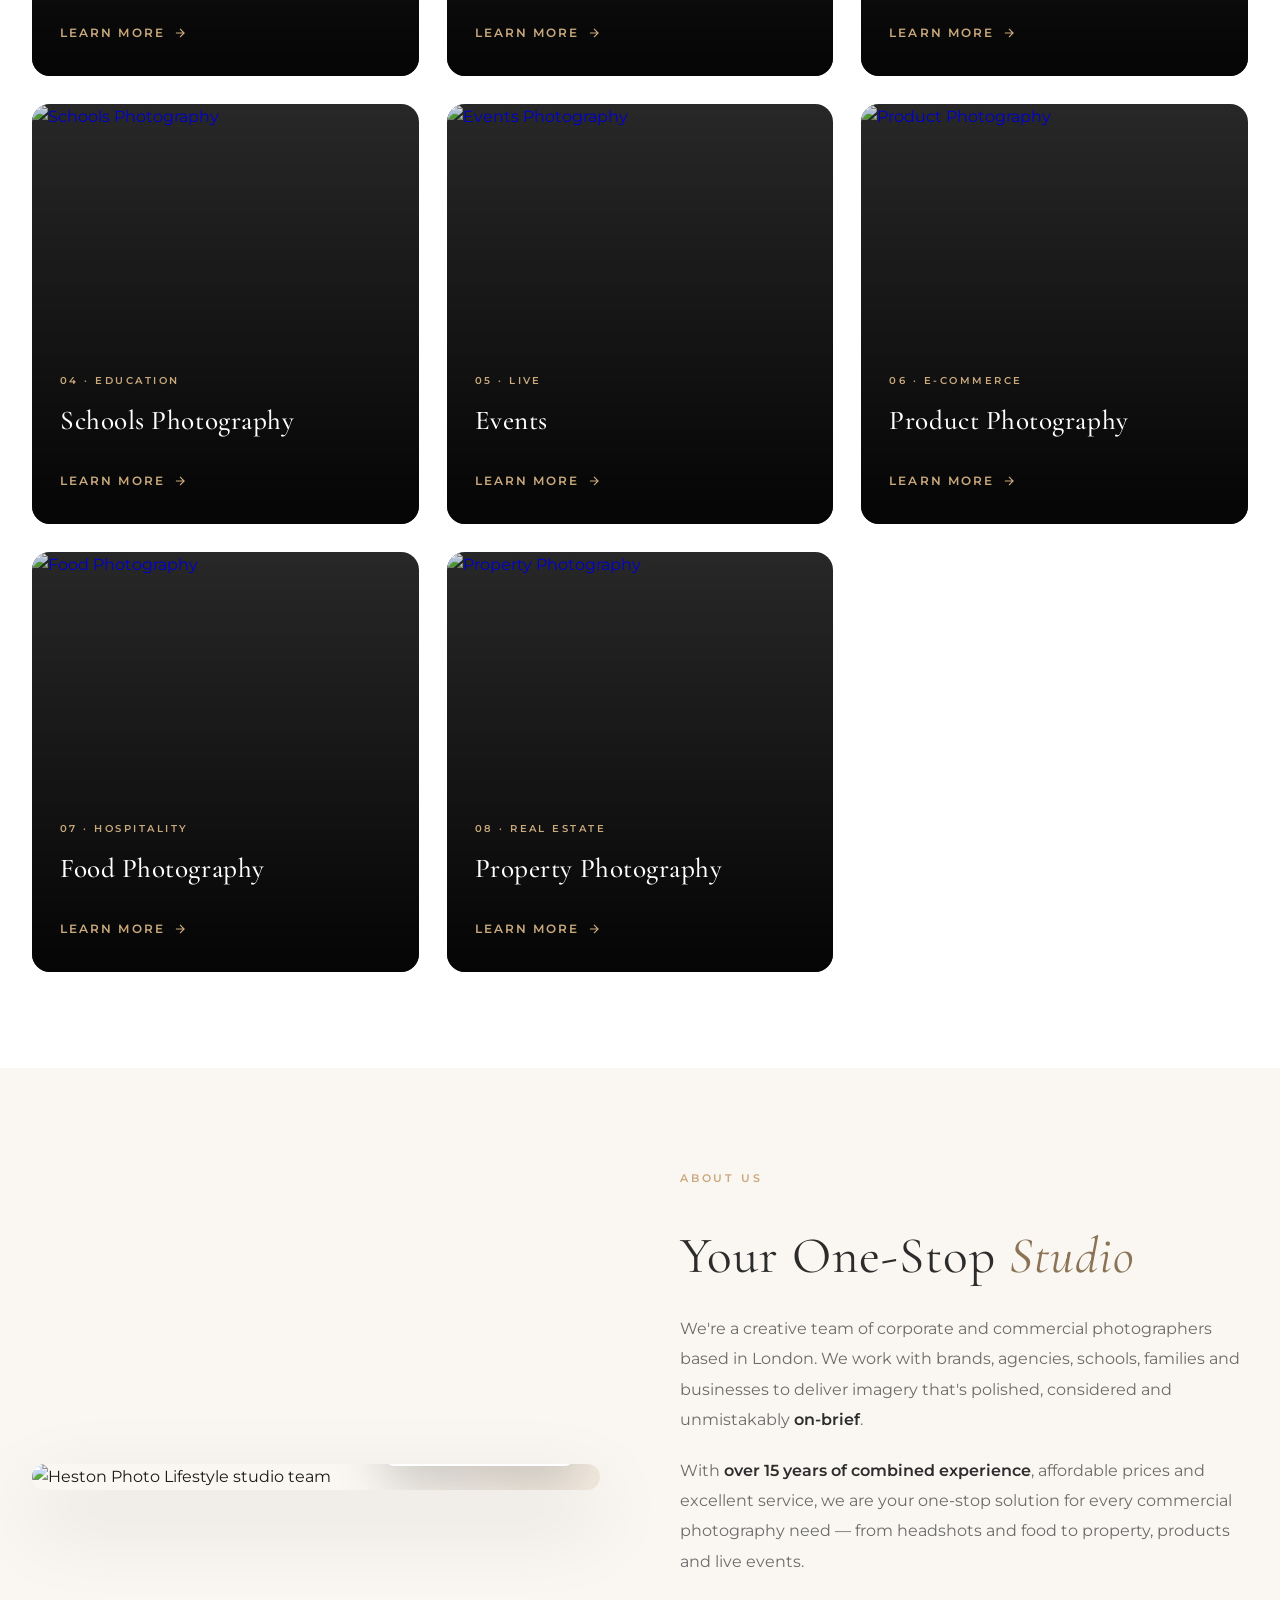
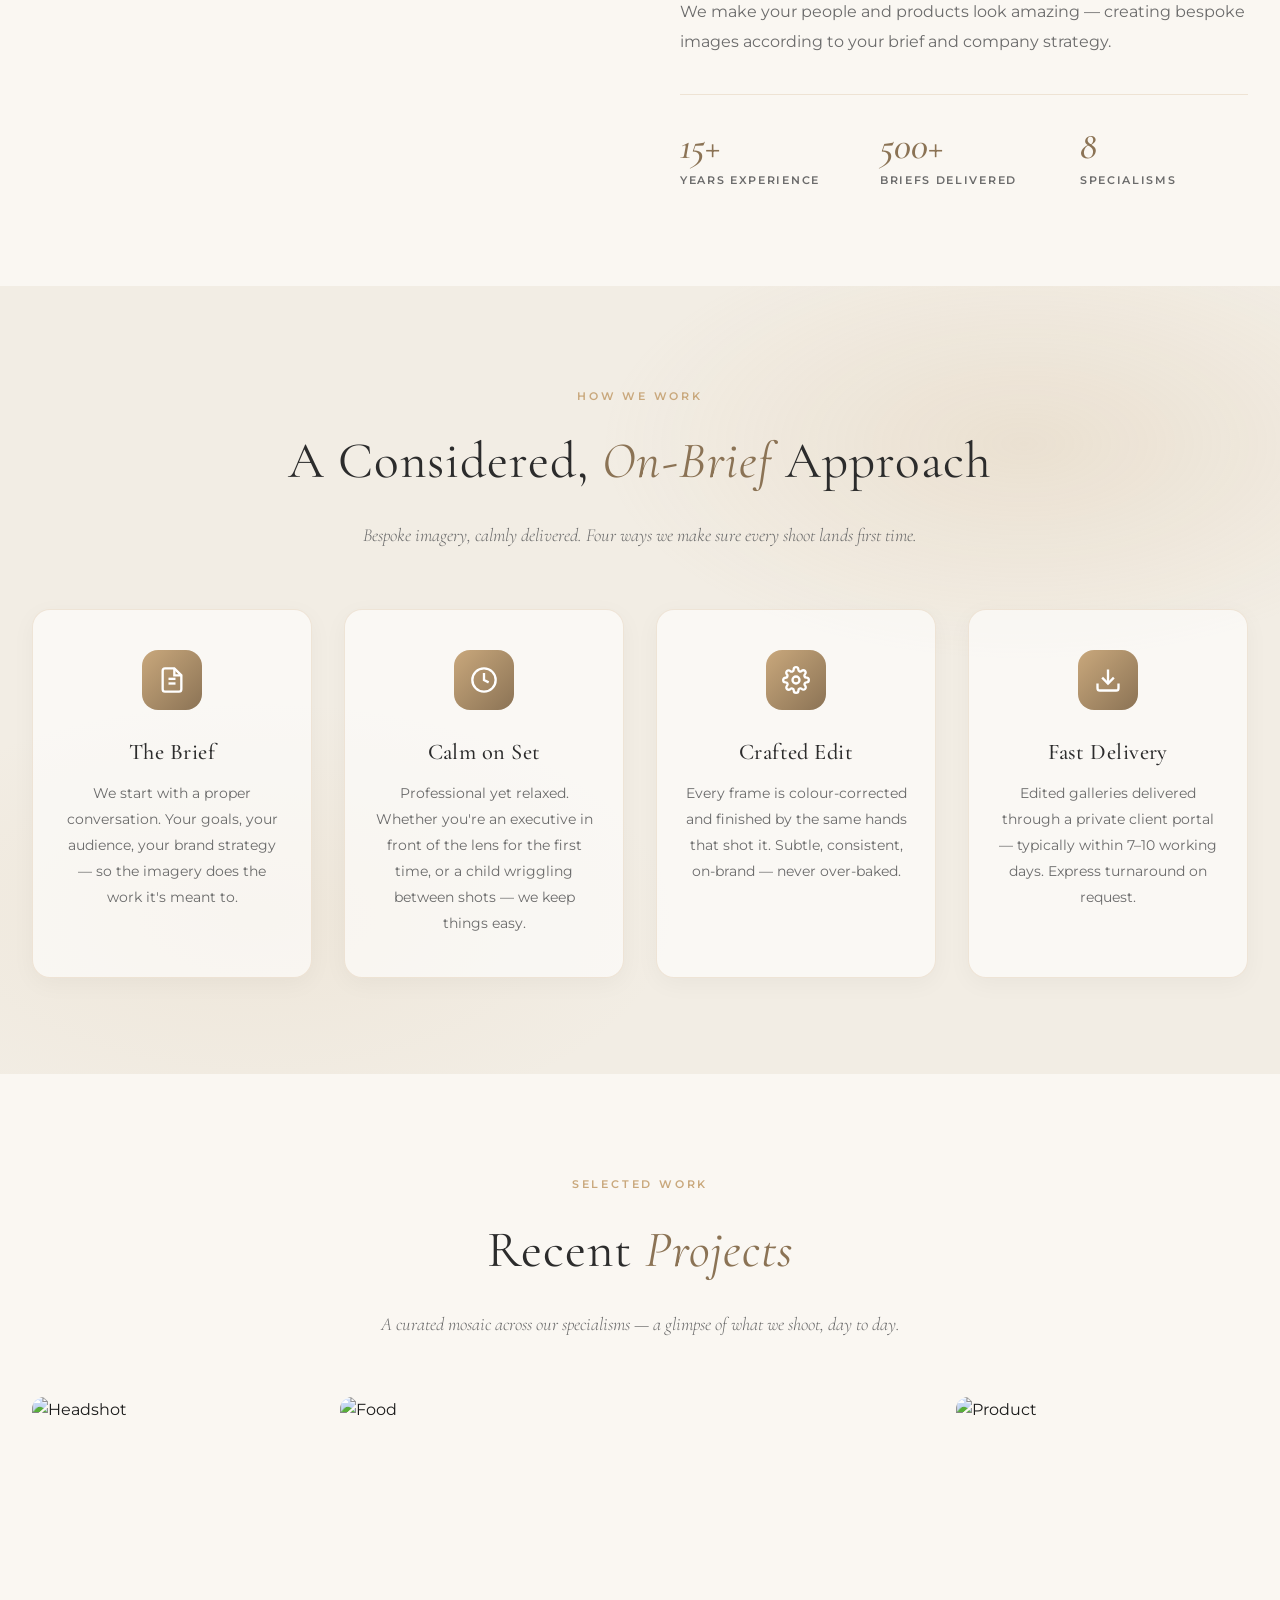
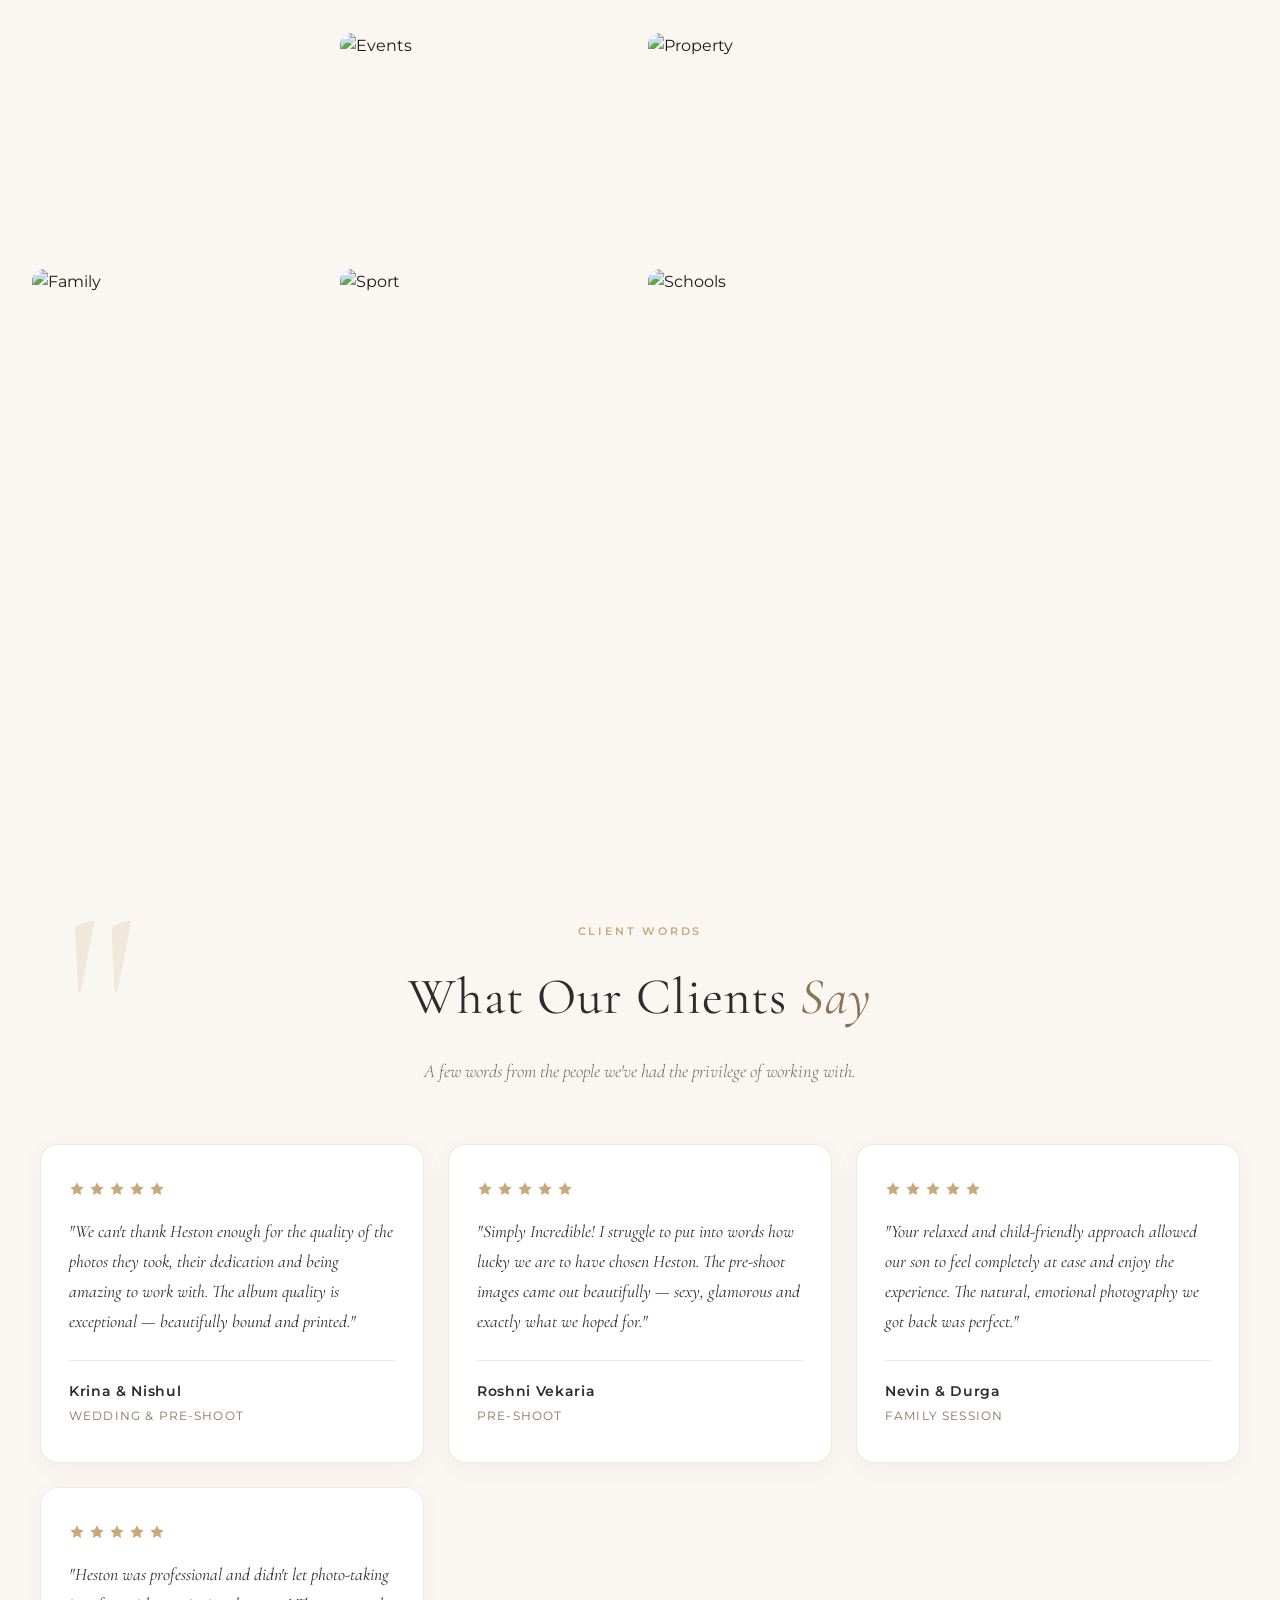
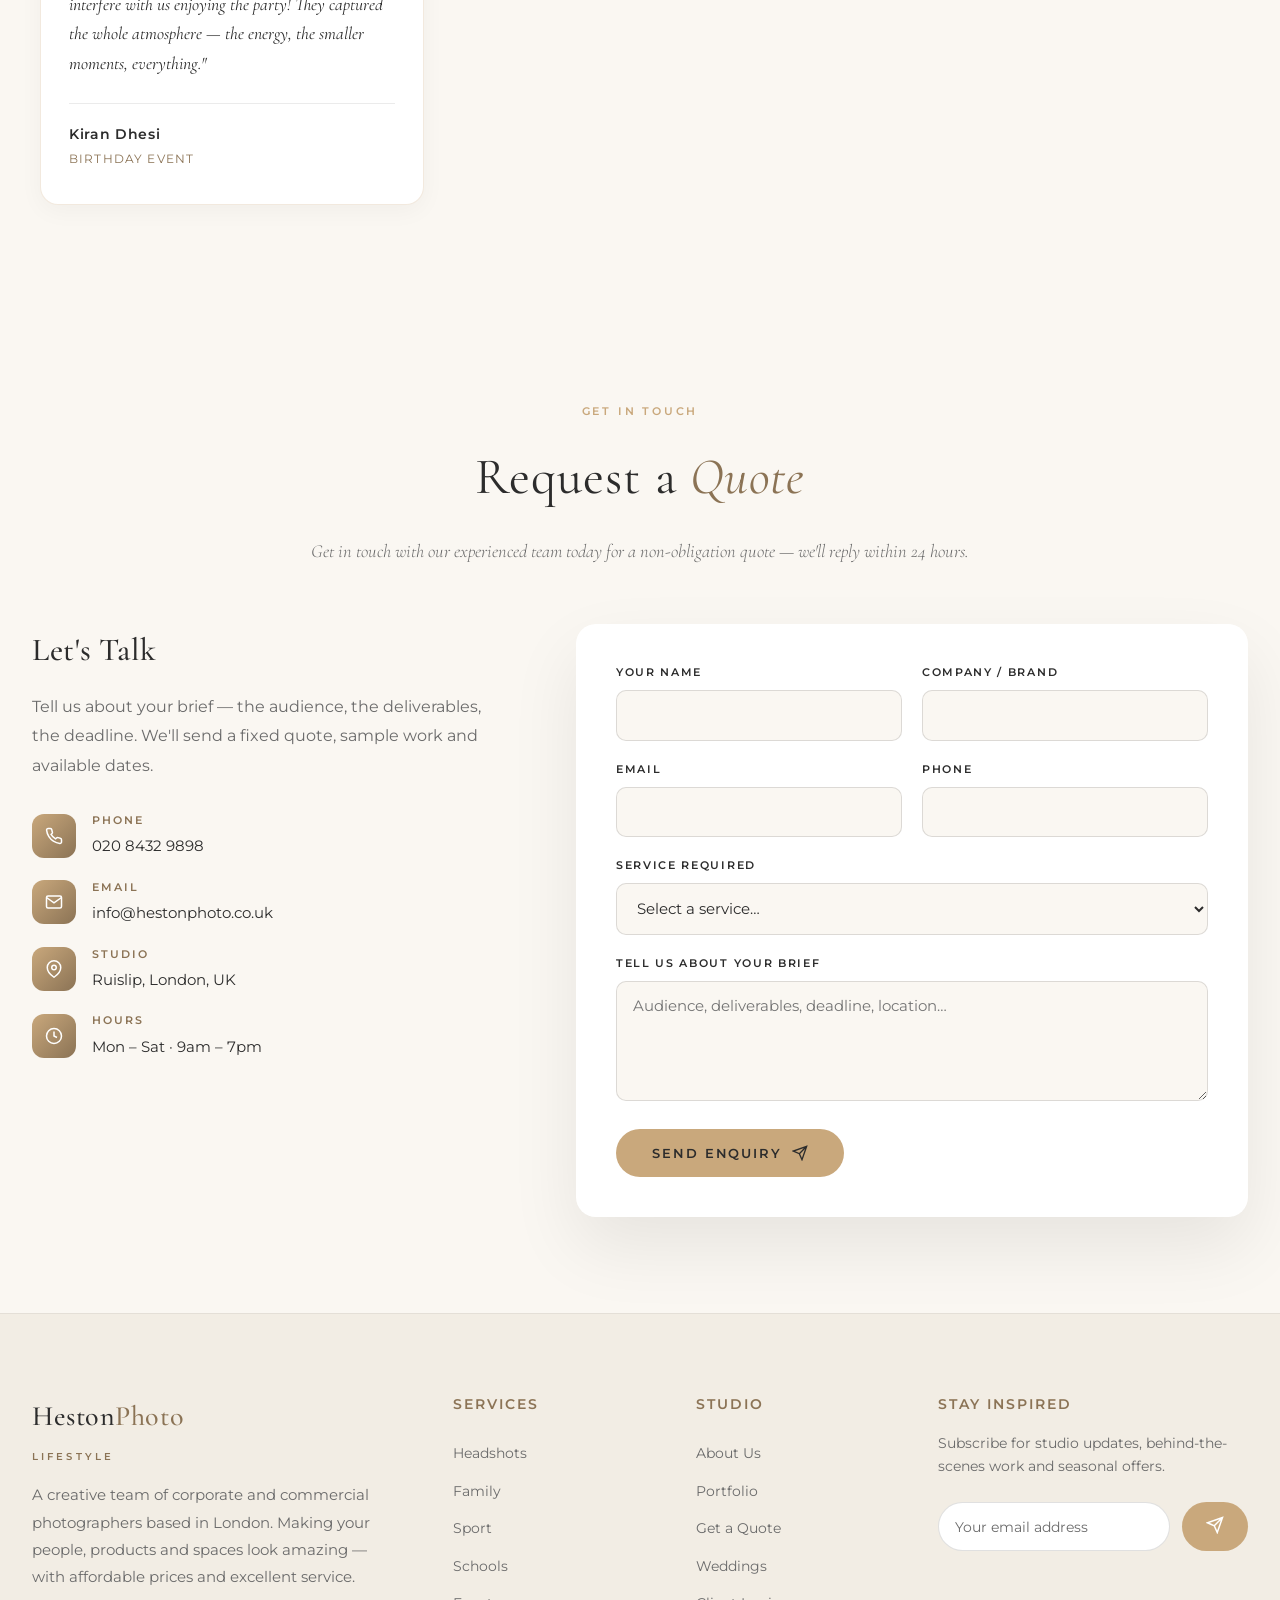
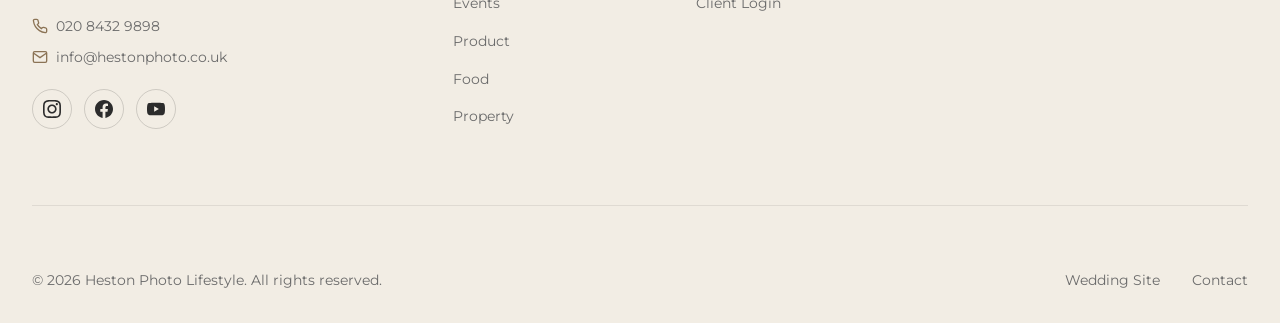
==== commit 5e61a1be: "Add files via upload" ====
--- a/index.html
+++ b/index.html
@@ -129,7 +129,7 @@
         .preloader {
             position: fixed;
             inset: 0;
-            background: var(--charcoal);
+            background: var(--cream);
             display: flex;
             align-items: center;
             justify-content: center;
@@ -141,23 +141,23 @@
         .preloader-logo {
             font-family: 'Cormorant Garamond', serif;
             font-size: 2.5rem;
-            color: var(--white);
+            color: var(--charcoal);
             margin-bottom: 1.5rem;
             letter-spacing: 0.02em;
         }
-        .preloader-logo span { color: var(--gold); }
+        .preloader-logo span { color: var(--gold-dark); }
         .preloader-tag {
             font-size: 0.7rem;
             font-weight: 500;
             letter-spacing: 0.3em;
             text-transform: uppercase;
-            color: var(--gold);
+            color: var(--gold-dark);
             margin-bottom: 1.5rem;
         }
         .preloader-bar {
             width: 200px;
             height: 2px;
-            background: rgba(255, 255, 255, 0.2);
+            background: rgba(0, 0, 0, 0.08);
             border-radius: 2px;
             overflow: hidden;
             margin: 0 auto;
@@ -182,11 +182,18 @@
             transition: all 0.4s ease;
         }
         header.scrolled {
-            background: rgba(44, 44, 44, 0.98);
+            background: rgba(250, 247, 242, 0.96);
             backdrop-filter: blur(20px);
             padding: 0.75rem 0;
-            box-shadow: 0 4px 30px rgba(0, 0, 0, 0.2);
-        }
+            box-shadow: 0 4px 24px rgba(0, 0, 0, 0.06);
+            border-bottom: 1px solid rgba(0,0,0,0.05);
+        }
+        header.scrolled nav a { color: var(--charcoal); }
+        header.scrolled nav a:hover { color: var(--gold-dark); }
+        header.scrolled .nav-cta { color: var(--gold-dark) !important; }
+        header.scrolled .nav-cta:hover { color: var(--white) !important; background: var(--gold); }
+        header.scrolled .logo h1 { color: var(--charcoal); }
+        header.scrolled .mobile-menu-toggle span { background: var(--charcoal); }
         .header-container {
             max-width: 1400px;
             margin: 0 auto;
@@ -244,8 +251,8 @@
             top: calc(100% + 8px);
             left: 50%;
             transform: translateX(-50%) translateY(-8px);
-            background: rgba(15,15,15,0.97);
-            border: 1px solid rgba(201,169,98,0.18);
+            background: rgba(255,255,255,0.98);
+            border: 1px solid rgba(0,0,0,0.06);
             border-radius: 6px;
             padding: 0.6rem 0;
             min-width: 220px;
@@ -257,7 +264,7 @@
             pointer-events: none;
             transition: all 0.25s ease;
             backdrop-filter: blur(10px);
-            box-shadow: 0 12px 30px rgba(0,0,0,0.5);
+            box-shadow: 0 12px 30px rgba(0,0,0,0.12);
             z-index: 100;
         }
         nav .has-submenu:hover .submenu,
@@ -277,7 +284,8 @@
             text-align: left;
         }
         nav .submenu a::after { display: none; }
-        nav .submenu a:hover { color: var(--gold); background: rgba(201,169,98,0.08); }
+        nav .submenu a { color: var(--charcoal); }
+        nav .submenu a:hover { color: var(--gold-dark); background: rgba(201,168,124,0.10); }
 
         .nav-cta {
             padding: 0.75rem 1.5rem;
@@ -635,8 +643,8 @@
 
         /* Approach */
         .approach-section {
-            background: var(--charcoal);
-            color: var(--white);
+            background: #F2EDE4;
+            color: var(--charcoal);
             position: relative;
             overflow: hidden;
         }
@@ -645,13 +653,13 @@
             position: absolute;
             inset: 0;
             background:
-                radial-gradient(ellipse 60% 50% at 80% 20%, rgba(201,168,124,0.10) 0%, transparent 50%),
-                radial-gradient(ellipse 60% 50% at 20% 80%, rgba(201,168,124,0.06) 0%, transparent 50%);
+                radial-gradient(ellipse 60% 50% at 80% 20%, rgba(201,168,124,0.18) 0%, transparent 55%),
+                radial-gradient(ellipse 60% 50% at 20% 80%, rgba(201,168,124,0.10) 0%, transparent 55%);
             pointer-events: none;
         }
         .approach-section .section-container { position: relative; z-index: 1; }
-        .approach-section .section-title { color: var(--white); }
-        .approach-section .section-subtitle { color: rgba(255,255,255,0.7); }
+        .approach-section .section-title { color: var(--charcoal); }
+        .approach-section .section-subtitle { color: var(--text-light); }
         .approach-grid {
             display: grid;
             grid-template-columns: repeat(auto-fit, minmax(min(240px, 100%), 1fr));
@@ -660,15 +668,17 @@
         .approach-card {
             text-align: center;
             padding: 2.5rem 1.75rem;
-            background: rgba(255,255,255,0.03);
-            border: 1px solid rgba(201,168,124,0.18);
+            background: rgba(255,255,255,0.6);
+            border: 1px solid rgba(201,168,124,0.25);
             border-radius: 18px;
             transition: all 0.4s ease;
+            box-shadow: 0 6px 24px rgba(0,0,0,0.04);
         }
         .approach-card:hover {
-            background: rgba(201,168,124,0.08);
-            border-color: rgba(201,168,124,0.45);
+            background: #fff;
+            border-color: rgba(201,168,124,0.55);
             transform: translateY(-6px);
+            box-shadow: 0 16px 40px rgba(0,0,0,0.08);
         }
         .approach-card .icon {
             width: 60px;
@@ -683,12 +693,12 @@
         .approach-card .icon svg { width: 28px; height: 28px; stroke: var(--white); fill: none; stroke-width: 2; }
         .approach-card h3 {
             font-size: 1.4rem;
-            color: var(--white);
+            color: var(--charcoal);
             margin-bottom: 0.75rem;
         }
         .approach-card p {
             font-size: 0.9rem;
-            color: rgba(255,255,255,0.7);
+            color: var(--text-light);
             line-height: 1.8;
         }
 
@@ -737,10 +747,10 @@
 
         /* Testimonials */
         .testimonials-section {
-            background: var(--charcoal);
+            background: var(--cream);
             position: relative;
             overflow: hidden;
-            color: var(--white);
+            color: var(--charcoal);
         }
         .testimonials-section::before {
             content: '"';
@@ -749,12 +759,12 @@
             left: 5%;
             font-size: 16rem;
             font-family: 'Cormorant Garamond', serif;
-            color: rgba(201, 168, 124, 0.10);
+            color: rgba(201, 168, 124, 0.18);
             line-height: 1;
             pointer-events: none;
         }
         .testimonials-section .section-container { position: relative; z-index: 1; }
-        .testimonials-section .section-title { color: var(--white); }
+        .testimonials-section .section-title { color: var(--charcoal); }
         .testimonials-grid {
             display: grid;
             grid-template-columns: repeat(auto-fit, minmax(min(300px, 100%), 1fr));
@@ -763,16 +773,18 @@
             margin: 0 auto;
         }
         .testimonial-card {
-            background: rgba(255,255,255,0.04);
-            border: 1px solid rgba(201,168,124,0.18);
+            background: #fff;
+            border: 1px solid rgba(201,168,124,0.25);
             border-radius: 18px;
             padding: 2.25rem 1.75rem;
             transition: all 0.4s ease;
+            box-shadow: 0 6px 24px rgba(0,0,0,0.04);
         }
         .testimonial-card:hover {
-            background: rgba(201,168,124,0.06);
-            border-color: rgba(201,168,124,0.4);
+            background: #fff;
+            border-color: rgba(201,168,124,0.55);
             transform: translateY(-6px);
+            box-shadow: 0 16px 40px rgba(0,0,0,0.08);
         }
         .testimonial-stars {
             display: flex;
@@ -784,8 +796,8 @@
             font-family: 'Cormorant Garamond', serif;
             font-style: italic;
             font-size: 1.1rem;
-            font-weight: 300;
-            color: var(--white);
+            font-weight: 400;
+            color: var(--charcoal);
             line-height: 1.7;
             margin-bottom: 1.5rem;
         }
@@ -794,18 +806,18 @@
             flex-direction: column;
             gap: 0.25rem;
             padding-top: 1.25rem;
-            border-top: 1px solid rgba(255,255,255,0.08);
+            border-top: 1px solid rgba(0,0,0,0.08);
         }
         .testimonial-author .name {
             font-family: 'Montserrat', sans-serif;
             font-size: 0.85rem;
             font-weight: 600;
-            color: var(--white);
+            color: var(--charcoal);
             letter-spacing: 0.05em;
         }
         .testimonial-author .role {
             font-size: 0.72rem;
-            color: rgba(255,255,255,0.55);
+            color: var(--gold-dark);
             letter-spacing: 0.1em;
             text-transform: uppercase;
         }
@@ -908,11 +920,12 @@
 
         /* Footer */
         footer {
-            background: var(--charcoal);
-            color: var(--white);
+            background: #F2EDE4;
+            color: var(--charcoal);
             padding: 5rem 2rem 2rem;
             position: relative;
             overflow: hidden;
+            border-top: 1px solid rgba(0,0,0,0.06);
         }
         footer::before {
             content: '';
@@ -928,10 +941,10 @@
             gap: 4rem;
             margin-bottom: 4rem;
             padding-bottom: 4rem;
-            border-bottom: 1px solid rgba(255,255,255,0.1);
-        }
-        .footer-brand h3 { font-size: 1.75rem; margin-bottom: 1rem; }
-        .footer-brand h3 span { color: var(--gold); }
+            border-bottom: 1px solid rgba(0,0,0,0.08);
+        }
+        .footer-brand h3 { font-size: 1.75rem; margin-bottom: 1rem; color: var(--charcoal); }
+        .footer-brand h3 span { color: var(--gold-dark); }
         .footer-brand .footer-sub {
             display: block;
             font-family: 'Montserrat', sans-serif;
@@ -939,51 +952,52 @@
             font-weight: 600;
             letter-spacing: 0.3em;
             text-transform: uppercase;
-            color: var(--gold);
+            color: var(--gold-dark);
             margin-top: -0.4rem;
             margin-bottom: 1rem;
         }
-        .footer-brand p { color: var(--gold-light); font-size: 0.95rem; line-height: 1.8; margin-bottom: 1.5rem; }
+        .footer-brand p { color: var(--text-light); font-size: 0.95rem; line-height: 1.8; margin-bottom: 1.5rem; }
         .footer-social { display: flex; gap: 0.75rem; }
         .footer-social a {
             width: 40px; height: 40px; border-radius: 50%;
-            border: 1px solid rgba(255,255,255,0.2);
+            border: 1px solid rgba(0,0,0,0.15);
             display: flex; align-items: center; justify-content: center;
             transition: all 0.3s ease;
         }
         .footer-social a:hover { background: var(--gold); border-color: var(--gold); }
-        .footer-social a svg { width: 18px; height: 18px; fill: var(--white); }
+        .footer-social a svg { width: 18px; height: 18px; fill: var(--charcoal); transition: fill 0.3s ease; }
+        .footer-social a:hover svg { fill: var(--white); }
         .footer-contact-inline { display: flex; flex-direction: column; gap: 0.5rem; margin-bottom: 1.25rem; }
         .footer-contact-inline a {
             display: inline-flex; align-items: center; gap: 0.5rem;
-            color: rgba(255,255,255,0.8); text-decoration: none; font-size: 0.9rem;
+            color: var(--text-light); text-decoration: none; font-size: 0.9rem;
             transition: color 0.3s ease;
         }
-        .footer-contact-inline a:hover { color: var(--gold); }
-        .footer-contact-inline a svg { stroke: var(--gold); flex-shrink: 0; }
+        .footer-contact-inline a:hover { color: var(--gold-dark); }
+        .footer-contact-inline a svg { stroke: var(--gold-dark); flex-shrink: 0; }
         .footer-links h4 {
             font-family: 'Montserrat', sans-serif; font-size: 0.85rem; font-weight: 600;
-            color: var(--gold); text-transform: uppercase; letter-spacing: 0.15em; margin-bottom: 1.5rem;
+            color: var(--gold-dark); text-transform: uppercase; letter-spacing: 0.15em; margin-bottom: 1.5rem;
         }
         .footer-links ul { list-style: none; }
         .footer-links li { margin-bottom: 0.75rem; }
         .footer-links a {
-            color: rgba(255,255,255,0.7); text-decoration: none;
+            color: var(--text-light); text-decoration: none;
             font-size: 0.9rem; transition: all 0.3s ease;
         }
-        .footer-links a:hover { color: var(--gold); padding-left: 0.5rem; }
+        .footer-links a:hover { color: var(--gold-dark); padding-left: 0.5rem; }
         .footer-newsletter h4 {
             font-family: 'Montserrat', sans-serif; font-size: 0.85rem; font-weight: 600;
-            color: var(--gold); text-transform: uppercase; letter-spacing: 0.15em; margin-bottom: 1rem;
-        }
-        .footer-newsletter p { color: rgba(255,255,255,0.7); font-size: 0.9rem; margin-bottom: 1.5rem; }
+            color: var(--gold-dark); text-transform: uppercase; letter-spacing: 0.15em; margin-bottom: 1rem;
+        }
+        .footer-newsletter p { color: var(--text-light); font-size: 0.9rem; margin-bottom: 1.5rem; }
         .newsletter-form { display: flex; gap: 0.75rem; }
         .newsletter-form input {
-            flex: 1; padding: 0.875rem 1rem; border: 1px solid rgba(255,255,255,0.2);
-            border-radius: 50px; background: rgba(255,255,255,0.05); color: var(--white);
+            flex: 1; padding: 0.875rem 1rem; border: 1px solid rgba(0,0,0,0.12);
+            border-radius: 50px; background: #fff; color: var(--charcoal);
             font-family: 'Montserrat', sans-serif; font-size: 0.9rem;
         }
-        .newsletter-form input::placeholder { color: rgba(255,255,255,0.4); }
+        .newsletter-form input::placeholder { color: var(--text-light); }
         .newsletter-form input:focus { outline: none; border-color: var(--gold); }
         .newsletter-form button {
             padding: 0.875rem 1.5rem; background: var(--gold); border: none;
@@ -992,10 +1006,10 @@
         .newsletter-form button:hover { background: var(--gold-dark); }
         .newsletter-form button svg { width: 18px; height: 18px; stroke: var(--white); }
         .footer-bottom { display: flex; justify-content: space-between; align-items: center; }
-        .footer-copyright { color: rgba(255,255,255,0.5); font-size: 0.85rem; }
+        .footer-copyright { color: var(--text-light); font-size: 0.85rem; }
         .footer-legal { display: flex; gap: 2rem; }
-        .footer-legal a { color: rgba(255,255,255,0.5); text-decoration: none; font-size: 0.85rem; transition: color 0.3s ease; }
-        .footer-legal a:hover { color: var(--gold); }
+        .footer-legal a { color: var(--text-light); text-decoration: none; font-size: 0.85rem; transition: color 0.3s ease; }
+        .footer-legal a:hover { color: var(--gold-dark); }
 
         /* Responsive */
         @media (max-width: 1200px) {
@@ -1014,7 +1028,7 @@
                 top: 0; left: 0;
                 width: 100%;
                 height: 100vh;
-                background: rgba(20,20,20,0.98);
+                background: rgba(250,247,242,0.98);
                 backdrop-filter: blur(20px);
                 display: flex;
                 align-items: center;
@@ -1023,6 +1037,8 @@
                 transition: transform 0.4s ease;
                 z-index: 1000;
             }
+            nav.active a { color: var(--charcoal); }
+            nav.active .nav-cta { color: var(--gold-dark) !important; }
             nav.active { transform: translateX(0); }
             nav ul { flex-direction: column; gap: 2rem; text-align: center; }
             nav a { font-size: 1rem; }
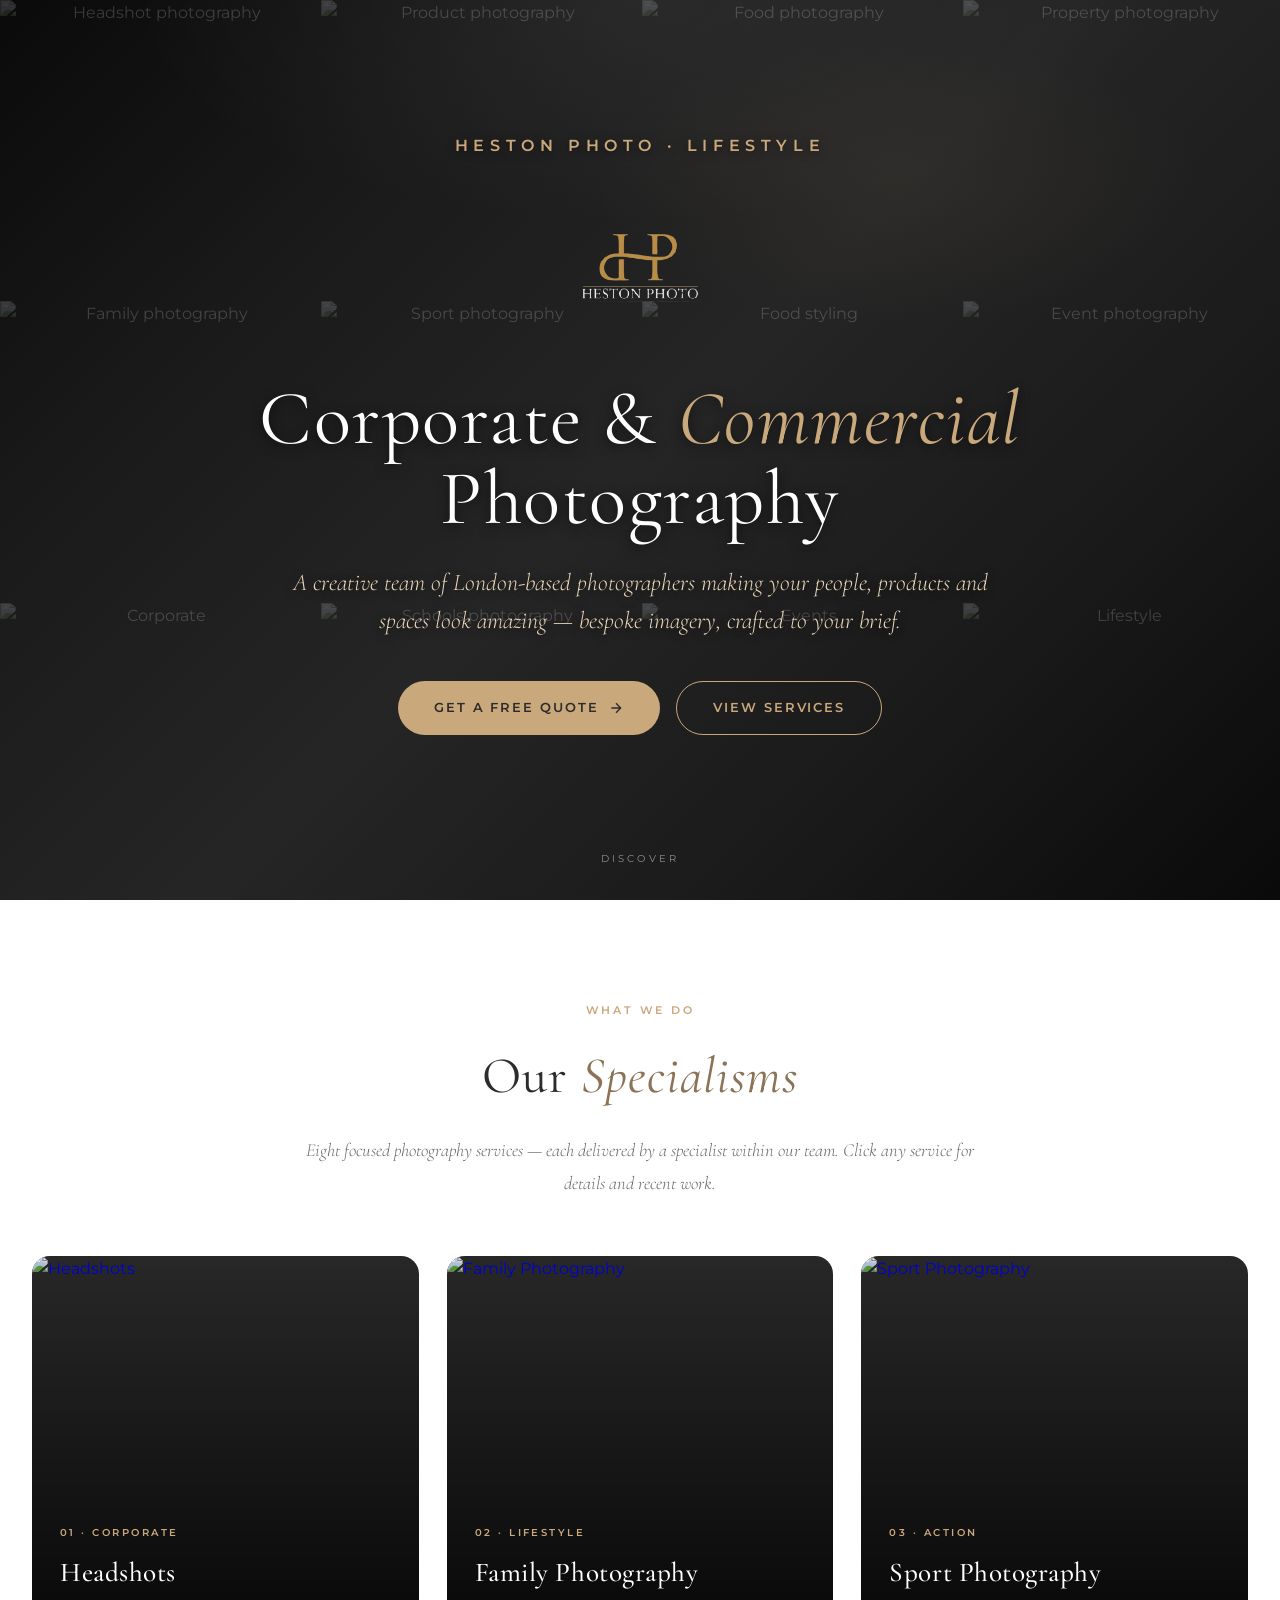
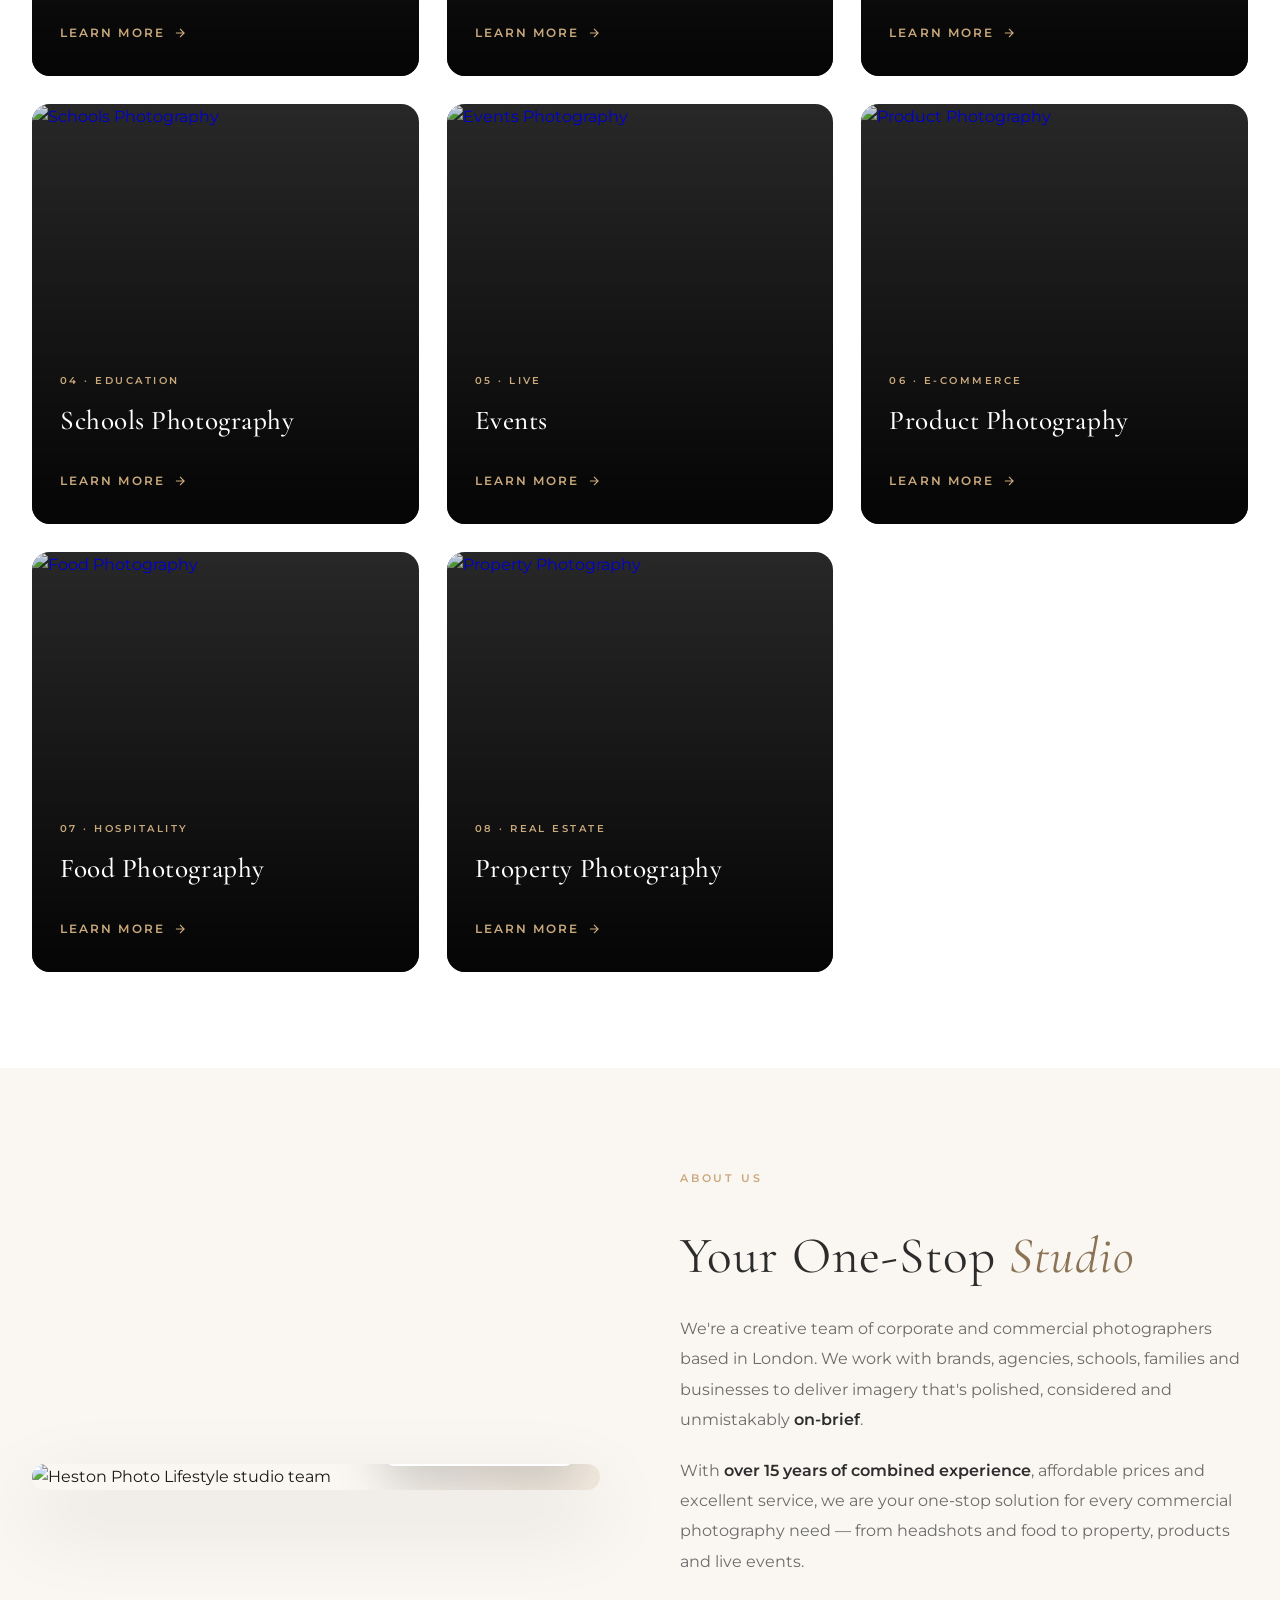
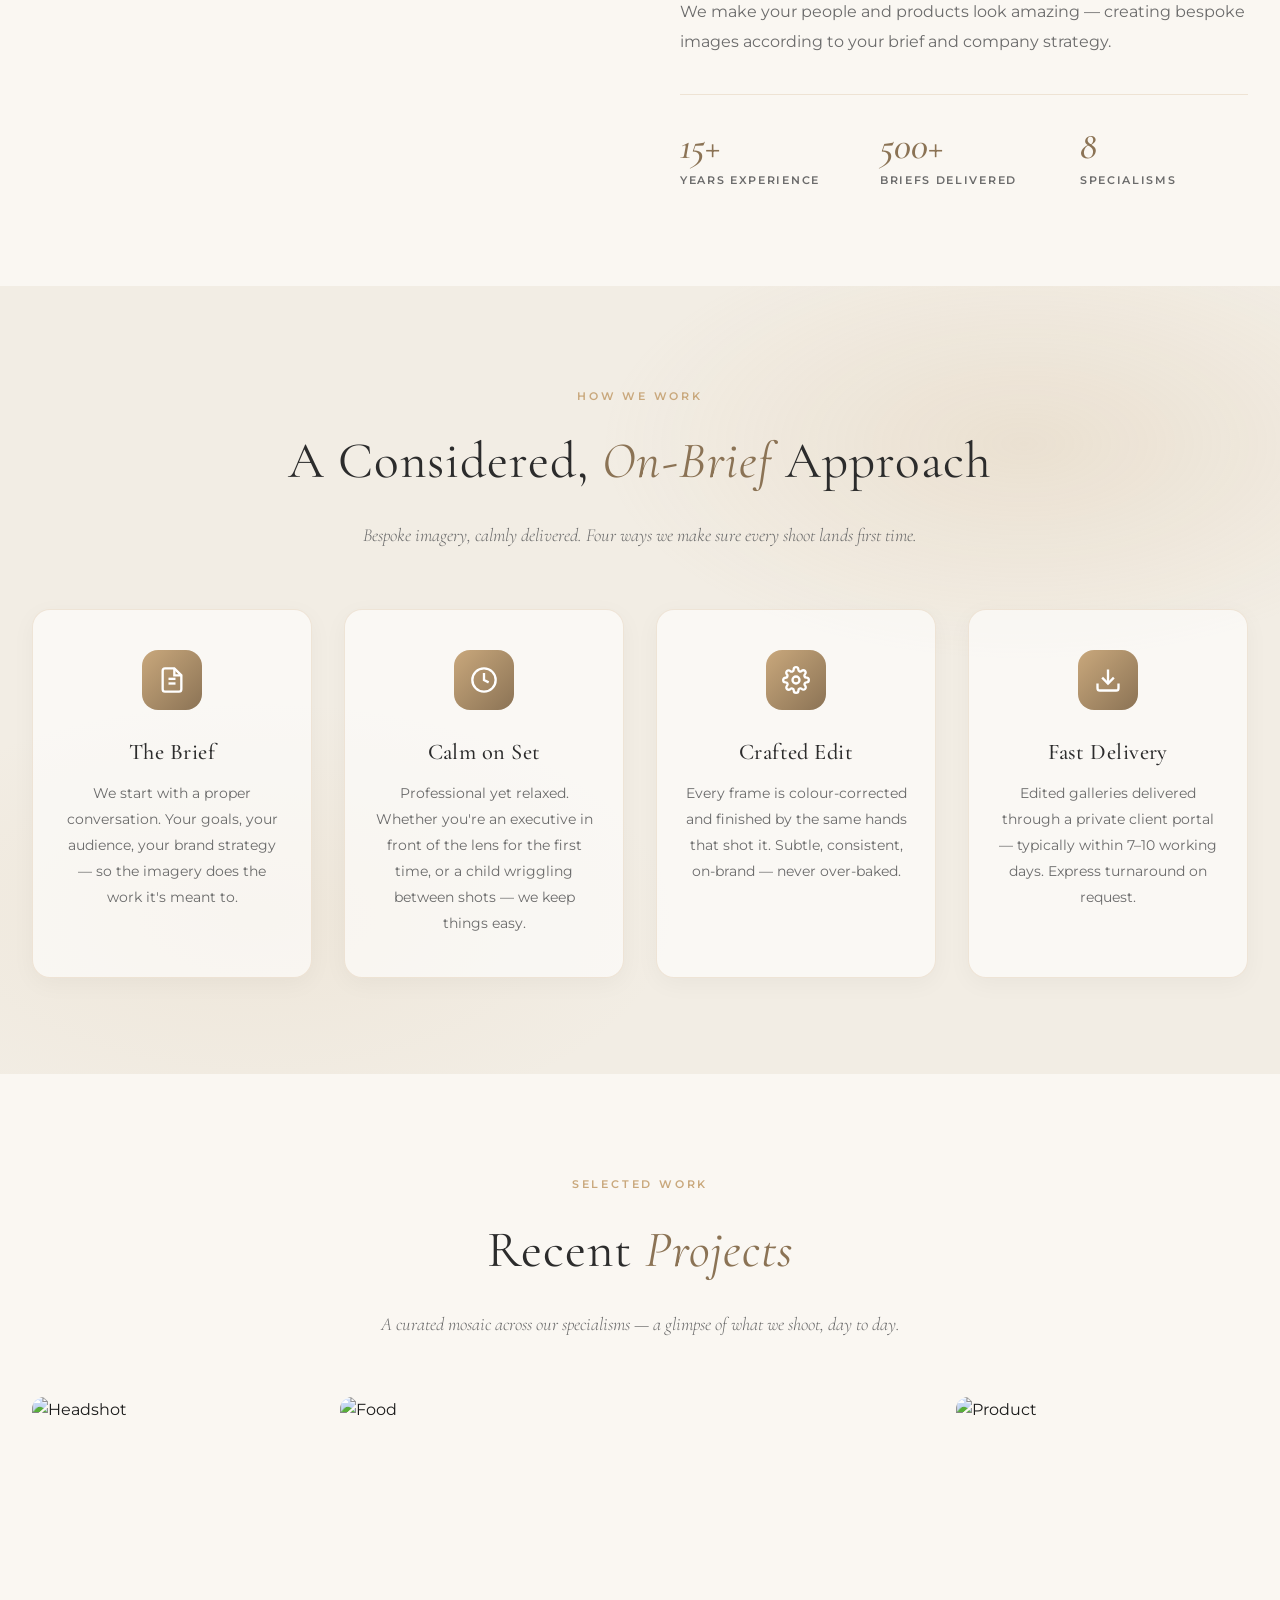
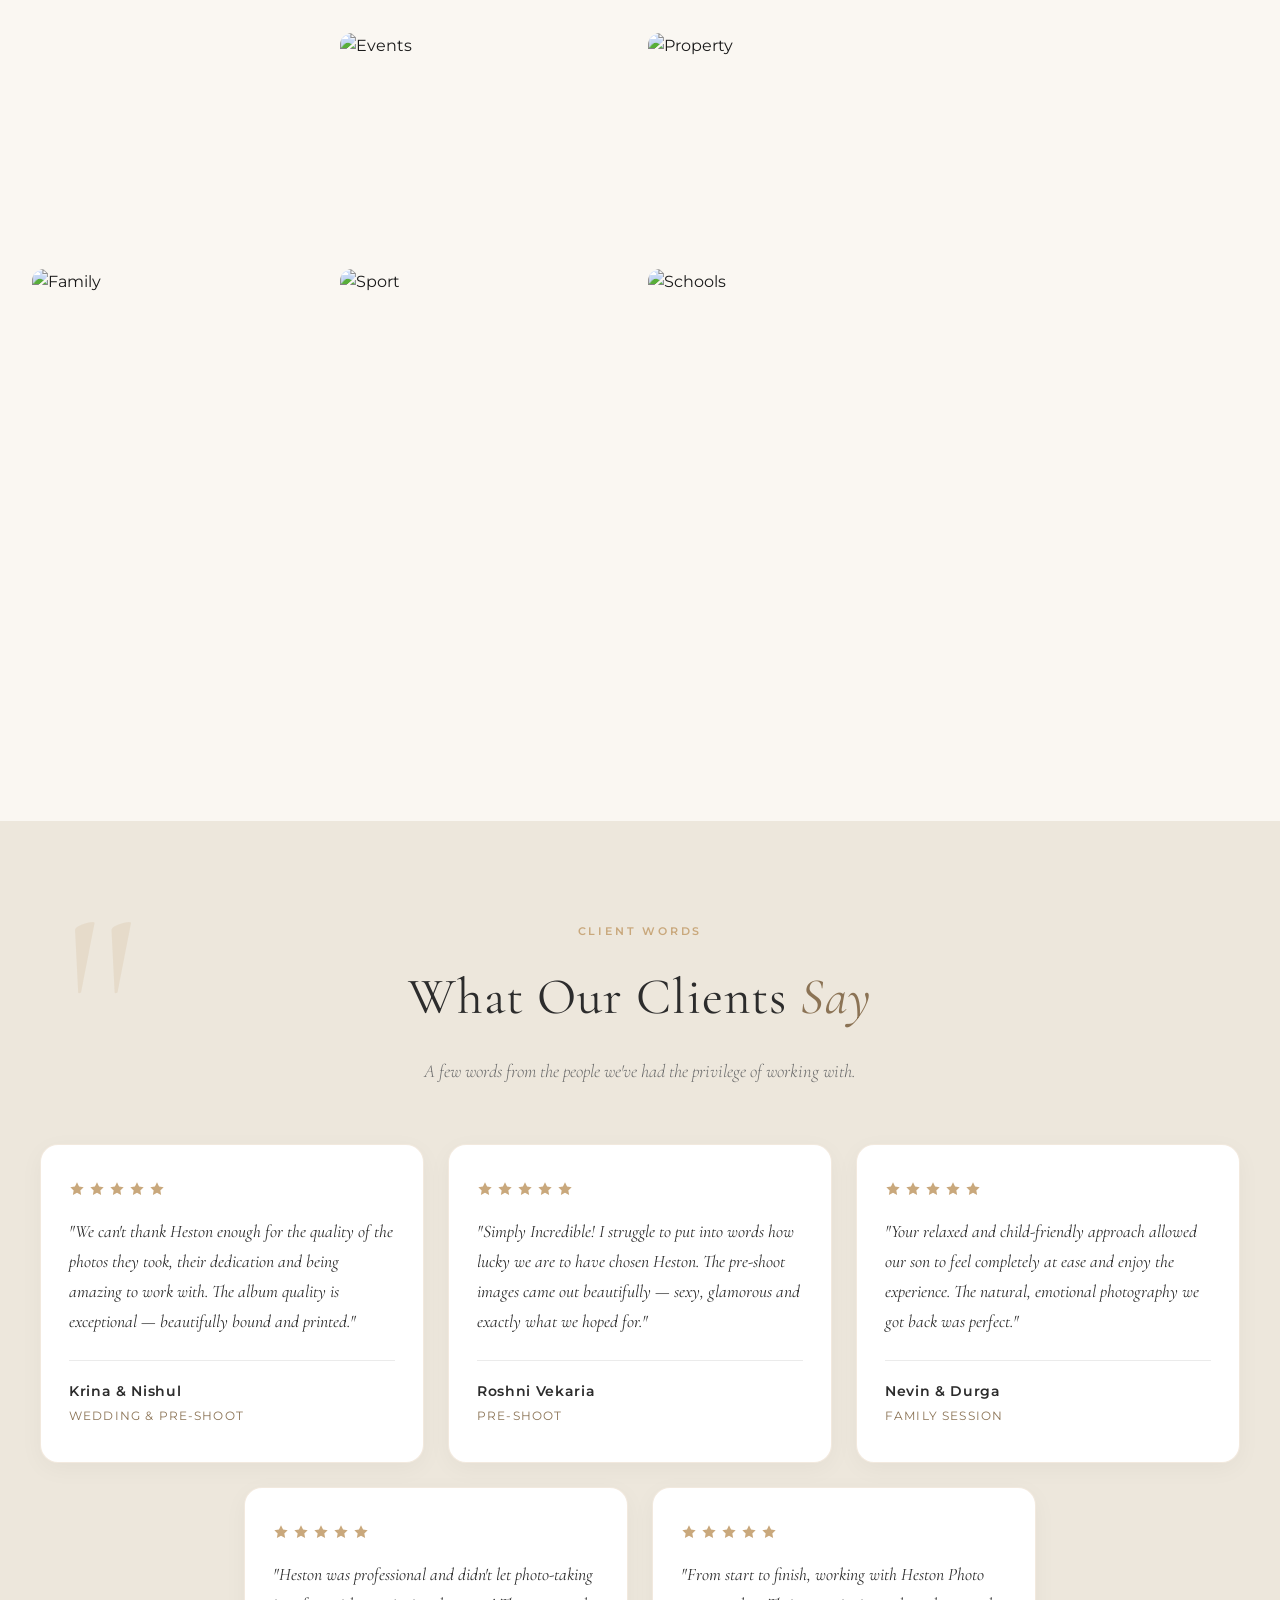
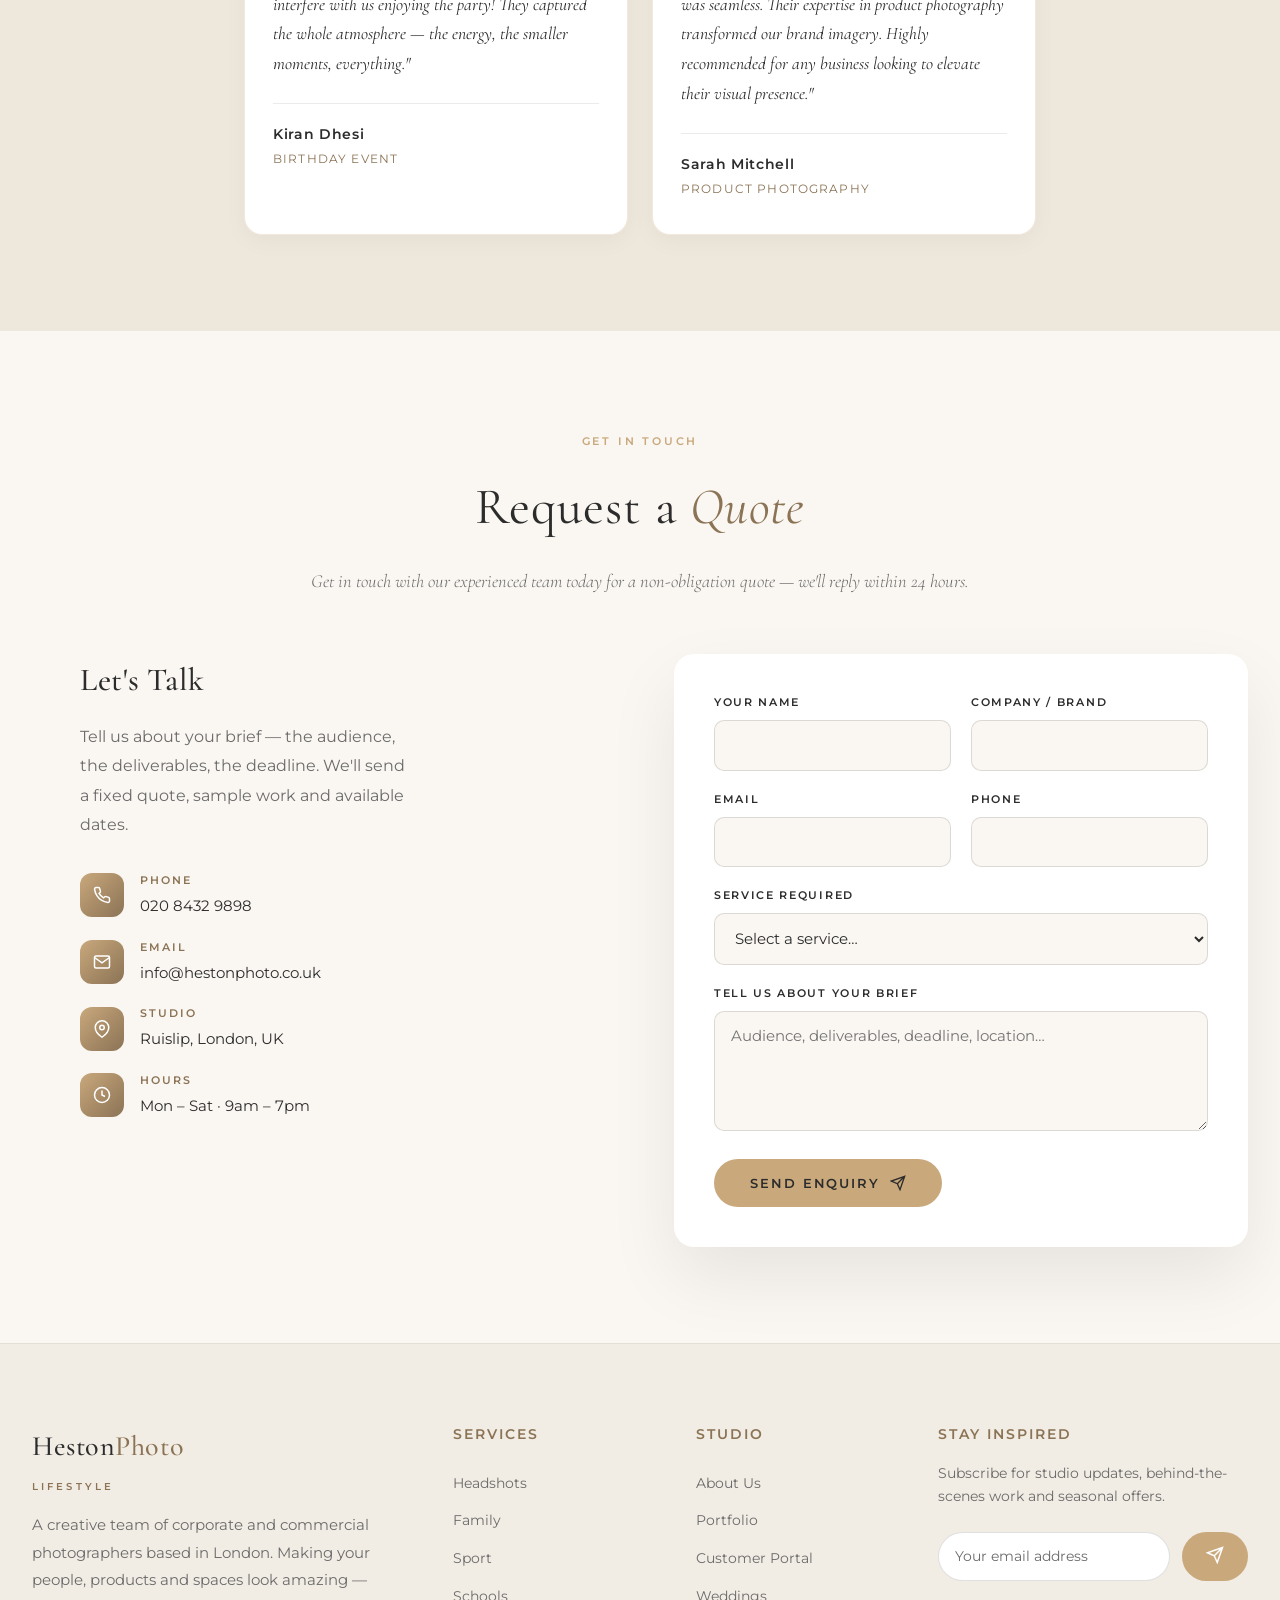
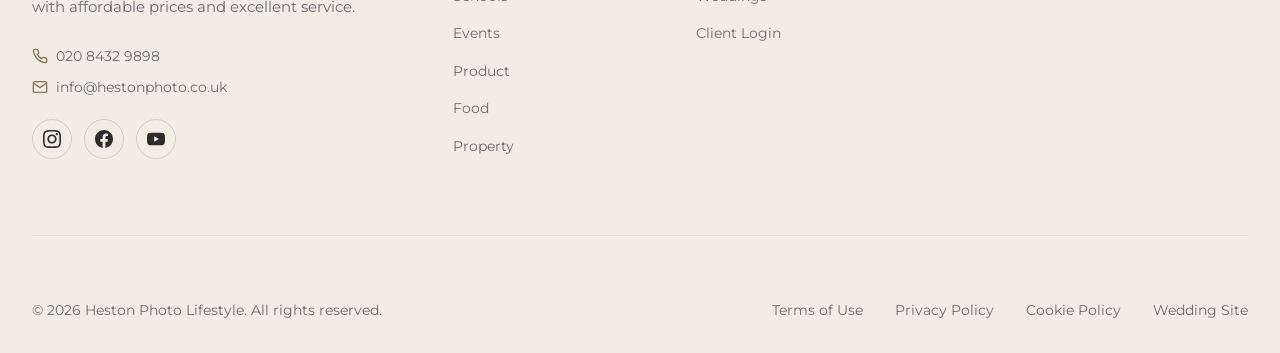
==== commit c345e3b0: "Add files via upload" ====
--- a/index.html
+++ b/index.html
@@ -96,6 +96,7 @@
             --gold-light: #E8D5B7;
             --gold-dark: #8B7355;
             --cream: #FAF7F2;
+            --cream-dark: #EDE7DC;
             --charcoal: #2C2C2C;
             --charcoal-light: #3D3D3D;
             --white: #FFFFFF;
@@ -177,23 +178,25 @@
             position: fixed;
             top: 0; left: 0; right: 0;
             z-index: 1000;
-            background: transparent;
-            padding: 1.5rem 0;
-            transition: all 0.4s ease;
-        }
-        header.scrolled {
             background: rgba(250, 247, 242, 0.96);
             backdrop-filter: blur(20px);
             padding: 0.75rem 0;
             box-shadow: 0 4px 24px rgba(0, 0, 0, 0.06);
             border-bottom: 1px solid rgba(0,0,0,0.05);
-        }
-        header.scrolled nav a { color: var(--charcoal); }
-        header.scrolled nav a:hover { color: var(--gold-dark); }
-        header.scrolled .nav-cta { color: var(--gold-dark) !important; }
-        header.scrolled .nav-cta:hover { color: var(--white) !important; background: var(--gold); }
-        header.scrolled .logo h1 { color: var(--charcoal); }
-        header.scrolled .mobile-menu-toggle span { background: var(--charcoal); }
+            opacity: 0;
+            visibility: hidden;
+            transition: opacity 0.4s ease, visibility 0.4s ease;
+        }
+        header.visible {
+            opacity: 1;
+            visibility: visible;
+        }
+        header nav a { color: var(--charcoal); }
+        header nav a:hover { color: var(--gold-dark); }
+        header .nav-cta { color: var(--gold-dark) !important; }
+        header .nav-cta:hover { color: var(--white) !important; background: var(--gold); }
+        header .logo h1 { color: var(--charcoal); }
+        header .mobile-menu-toggle span { background: var(--charcoal); }
         .header-container {
             max-width: 1400px;
             margin: 0 auto;
@@ -316,7 +319,7 @@
             background: linear-gradient(135deg, #0a0a0a 0%, #1a1a1a 25%, #252525 50%, #1a1a1a 75%, #0a0a0a 100%);
             color: var(--white);
             text-align: center;
-            padding: 7rem 2rem 4rem;
+            padding: 2rem 2rem 4rem;
         }
         .hero::before {
             content: '';
@@ -342,7 +345,7 @@
         .hero-overlay {
             position: absolute;
             inset: 0;
-            background: linear-gradient(180deg, rgba(0,0,0,0.45) 0%, rgba(0,0,0,0.65) 100%);
+            background: linear-gradient(180deg, rgba(120,120,120,0) 0%, rgba(100,100,100,0) 100%);
             z-index: 2;
         }
         .hero-content {
@@ -351,17 +354,18 @@
             max-width: 900px;
         }
         .hero-tag {
-            font-size: 0.7rem;
+            font-size: 1rem;
             font-weight: 600;
             letter-spacing: 0.35em;
             text-transform: uppercase;
             color: var(--gold);
-            margin-bottom: 1.5rem;
+            margin-bottom: 0.5rem;
+            text-shadow: 0 2px 8px rgba(0,0,0,0.5);
         }
         .hero-logo-img {
-            height: clamp(80px, 15vmin, 140px);
+            height: clamp(120px, 25vmin, 220px);
             width: auto;
-            margin: 0 auto 1.5rem;
+            margin: 0 auto 0rem;
             display: block;
         }
         .hero h1 {
@@ -369,6 +373,7 @@
             font-weight: 400;
             line-height: 1.05;
             margin-bottom: 1.5rem;
+            text-shadow: 0 3px 12px rgba(0,0,0,0.6);
         }
         .hero h1 em { font-style: italic; color: var(--gold); }
         .hero-tagline {
@@ -380,6 +385,7 @@
             max-width: 720px;
             margin: 0 auto 2.5rem;
             line-height: 1.6;
+            text-shadow: 0 2px 8px rgba(0,0,0,0.5);
         }
         .hero-cta-row {
             display: flex;
@@ -747,7 +753,7 @@
 
         /* Testimonials */
         .testimonials-section {
-            background: var(--cream);
+            background: var(--cream-dark);
             position: relative;
             overflow: hidden;
             color: var(--charcoal);
@@ -766,11 +772,20 @@
         .testimonials-section .section-container { position: relative; z-index: 1; }
         .testimonials-section .section-title { color: var(--charcoal); }
         .testimonials-grid {
-            display: grid;
-            grid-template-columns: repeat(auto-fit, minmax(min(300px, 100%), 1fr));
+            display: flex;
+            flex-wrap: wrap;
             gap: 1.5rem;
             max-width: 1200px;
             margin: 0 auto;
+            justify-content: center;
+        }
+        .testimonial-card {
+            flex: 0 1 calc(33.333% - 1rem);
+            min-width: 280px;
+        }
+        .testimonial-card:nth-child(4),
+        .testimonial-card:nth-child(5) {
+            flex: 0 1 calc(33.333% - 1rem);
         }
         .testimonial-card {
             background: #fff;
@@ -829,9 +844,12 @@
         }
         .contact-grid {
             display: grid;
-            grid-template-columns: 1fr 1.4fr;
+            grid-template-columns: 1fr 2fr;
             gap: 4rem;
             align-items: start;
+        }
+        .contact-info {
+            padding-left: 3rem;
         }
         .contact-info h3 {
             font-size: 2rem;
@@ -880,6 +898,8 @@
             padding: 2.5rem;
             border-radius: 20px;
             box-shadow: 0 30px 70px rgba(0,0,0,0.08);
+            max-width: 100%;
+            margin-left: auto;
         }
         .contact-form { display: grid; gap: 1.25rem; }
         .form-row { display: grid; grid-template-columns: 1fr 1fr; gap: 1.25rem; }
@@ -1123,7 +1143,7 @@
                     <li><a href="#about">About</a></li>
                     <li><a href="#portfolio">Portfolio</a></li>
                     <li><a href="https://hestonphoto.com" target="_blank" rel="noopener">Weddings</a></li>
-                    <li><a href="#contact" class="nav-cta">Get a Quote</a></li>
+                    <li><a href="https://clients.hestonphotographics.com" target="_blank" rel="noopener" class="nav-cta">Customer Portal</a></li>
                 </ul>
             </nav>
             <div class="mobile-menu-toggle" id="mobileMenuToggle">
@@ -1451,6 +1471,21 @@
                     <div class="testimonial-author">
                         <span class="name">Kiran Dhesi</span>
                         <span class="role">Birthday Event</span>
+                    </div>
+                </div>
+
+                <div class="testimonial-card" data-aos="fade-up" data-aos-delay="250">
+                    <div class="testimonial-stars">
+                        <svg viewBox="0 0 24 24"><polygon points="12 2 15.09 8.26 22 9.27 17 14.14 18.18 21.02 12 17.77 5.82 21.02 7 14.14 2 9.27 8.91 8.26 12 2"/></svg>
+                        <svg viewBox="0 0 24 24"><polygon points="12 2 15.09 8.26 22 9.27 17 14.14 18.18 21.02 12 17.77 5.82 21.02 7 14.14 2 9.27 8.91 8.26 12 2"/></svg>
+                        <svg viewBox="0 0 24 24"><polygon points="12 2 15.09 8.26 22 9.27 17 14.14 18.18 21.02 12 17.77 5.82 21.02 7 14.14 2 9.27 8.91 8.26 12 2"/></svg>
+                        <svg viewBox="0 0 24 24"><polygon points="12 2 15.09 8.26 22 9.27 17 14.14 18.18 21.02 12 17.77 5.82 21.02 7 14.14 2 9.27 8.91 8.26 12 2"/></svg>
+                        <svg viewBox="0 0 24 24"><polygon points="12 2 15.09 8.26 22 9.27 17 14.14 18.18 21.02 12 17.77 5.82 21.02 7 14.14 2 9.27 8.91 8.26 12 2"/></svg>
+                    </div>
+                    <p class="quote">"From start to finish, working with Heston Photo was seamless. Their expertise in product photography transformed our brand imagery. Highly recommended for any business looking to elevate their visual presence."</p>
+                    <div class="testimonial-author">
+                        <span class="name">Sarah Mitchell</span>
+                        <span class="role">Product Photography</span>
                     </div>
                 </div>
             </div>
@@ -1604,7 +1639,7 @@
                     <ul>
                         <li><a href="#about">About Us</a></li>
                         <li><a href="#portfolio">Portfolio</a></li>
-                        <li><a href="#contact">Get a Quote</a></li>
+                        <li><a href="https://clients.hestonphotographics.com" target="_blank" rel="noopener">Customer Portal</a></li>
                         <li><a href="https://hestonphoto.com" target="_blank" rel="noopener">Weddings</a></li>
                         <li><a href="https://clients.hestonphotographics.com" target="_blank" rel="noopener">Client Login</a></li>
                     </ul>
@@ -1624,8 +1659,10 @@
             <div class="footer-bottom">
                 <p class="footer-copyright">© 2026 Heston Photo Lifestyle. All rights reserved.</p>
                 <div class="footer-legal">
+                    <a href="/terms.html">Terms of Use</a>
+                    <a href="/privacy.html">Privacy Policy</a>
+                    <a href="/cookies.html">Cookie Policy</a>
                     <a href="https://hestonphoto.com" target="_blank" rel="noopener">Wedding Site</a>
-                    <a href="#contact">Contact</a>
                 </div>
             </div>
         </div>
@@ -1658,12 +1695,25 @@
         if (document.readyState === 'complete') initAOS();
         else window.addEventListener('load', initAOS);
 
-        // Header scroll effect
+        // Header scroll effect - show on scroll past hero
         const header = document.getElementById('header');
-        window.addEventListener('scroll', () => {
-            if (window.scrollY > 50) header.classList.add('scrolled');
-            else header.classList.remove('scrolled');
-        }, { passive: true });
+        const hero = document.querySelector('.hero');
+        let hasScrolled = false;
+
+        function checkHeaderVisibility() {
+            const heroBottom = hero.offsetHeight;
+            const scrollTop = window.scrollY;
+            
+            if (scrollTop > heroBottom && !hasScrolled) {
+                header.classList.add('visible');
+                hasScrolled = true;
+            } else if (scrollTop <= heroBottom && hasScrolled) {
+                header.classList.remove('visible');
+                hasScrolled = false;
+            }
+        }
+
+        window.addEventListener('scroll', checkHeaderVisibility, { passive: true });
 
         // Mobile menu toggle
         const toggle = document.getElementById('mobileMenuToggle');
